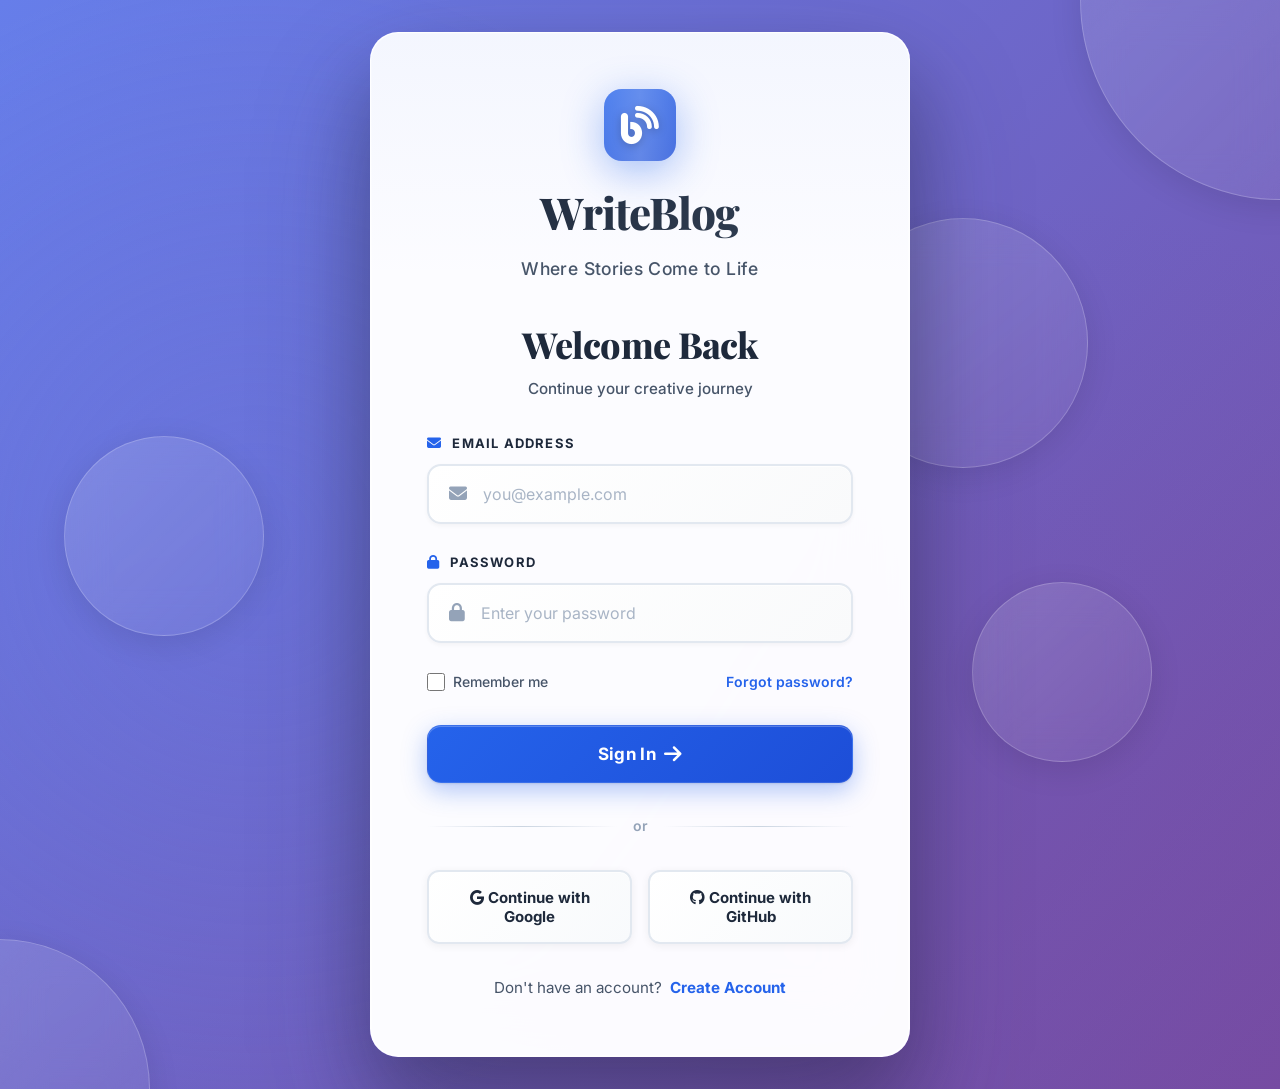
==== index.html @ cf144b1a "Initial commit: WriteBlog - Modern responsive blog platform with Supabase integration" ====
<!DOCTYPE html>
<html lang="en">
<head>
    <meta charset="UTF-8">
    <meta name="viewport" content="width=device-width, initial-scale=1.0">
    <title>WriteBlog - Share Your Stories</title>
    <meta name="description" content="Professional blogging platform for sharing stories, connecting with creators, and building your audience">
    <link rel="preconnect" href="https://fonts.googleapis.com">
    <link rel="preconnect" href="https://fonts.gstatic.com" crossorigin>
    <link href="https://fonts.googleapis.com/css2?family=Inter:wght@300;400;500;600;700;800;900&family=Playfair+Display:wght@600;700;800&display=swap" rel="stylesheet">
    <link rel="stylesheet" href="styles.css?v=16.0">
    <link rel="stylesheet" href="https://cdnjs.cloudflare.com/ajax/libs/font-awesome/6.4.0/css/all.min.css">
</head>
<body>
    <!-- Loading Screen -->
    <div id="loadingScreen" class="loading-screen">
        <div class="loading-spinner">
            <div class="spinner-ring"></div>
            <div class="spinner-ring"></div>
            <div class="spinner-ring"></div>
        </div>
        <p class="loading-text">Loading WriteBlog...</p>
    </div>
    <!-- Authentication Section -->
    <div id="authSection" class="auth-section">
        <div class="floating-shapes">
            <div class="shape"></div>
            <div class="shape"></div>
            <div class="shape"></div>
            <div class="shape"></div>
            <div class="shape"></div>
        </div>
        
        <div class="auth-container">
            <div class="auth-logo">
                <div class="logo-icon">
                    <i class="fas fa-blog"></i>
                </div>
                <h1>WriteBlog</h1>
                <p class="tagline">Where Stories Come to Life</p>
            </div>
            
            <!-- Login Form -->
            <div id="loginForm" class="auth-form">
                <h2>Welcome Back</h2>
                <p class="auth-subtitle">Continue your creative journey</p>
                <form onsubmit="handleLogin(event)">
                    <div class="form-group">
                        <label for="loginEmail"><i class="fas fa-envelope"></i> Email Address</label>
                        <div class="form-input">
                            <i class="fas fa-envelope"></i>
                            <input type="email" id="loginEmail" placeholder="you@example.com" required>
                        </div>
                    </div>
                    <div class="form-group">
                        <label for="loginPassword"><i class="fas fa-lock"></i> Password</label>
                        <div class="form-input">
                            <i class="fas fa-lock"></i>
                            <input type="password" id="loginPassword" placeholder="Enter your password" required>
                        </div>
                    </div>
                    <div class="form-options">
                        <label class="remember-me">
                            <input type="checkbox">
                            <span>Remember me</span>
                        </label>
                        <a href="#" class="forgot-password">Forgot password?</a>
                    </div>
                    <button type="submit" class="btn btn-primary">
                        <span>Sign In</span>
                        <i class="fas fa-arrow-right"></i>
                    </button>
                </form>
                <div class="divider">
                    <span>or</span>
                </div>
                <div class="social-auth">
                    <button class="btn-social" onclick="showNotification('Social login coming soon!', 'info')">
                        <i class="fab fa-google"></i>
                        <span>Continue with Google</span>
                    </button>
                    <button class="btn-social" onclick="showNotification('Social login coming soon!', 'info')">
                        <i class="fab fa-github"></i>
                        <span>Continue with GitHub</span>
                    </button>
                </div>
                <p class="auth-switch">Don't have an account? <a href="#" onclick="showRegister()">Create Account</a></p>
            </div>
            
            <!-- Register Form -->
            <div id="registerForm" class="auth-form" style="display: none;">
                <h2>Create Account</h2>
                <p class="auth-subtitle">Join our community of creators</p>
                <form onsubmit="handleRegister(event)">
                    <div class="form-group">
                        <label for="regName"><i class="fas fa-user"></i> Full Name</label>
                        <div class="form-input">
                            <i class="fas fa-user"></i>
                            <input type="text" id="regName" placeholder="John Doe" required>
                        </div>
                    </div>
                    <div class="form-group">
                        <label for="regEmail"><i class="fas fa-envelope"></i> Email Address</label>
                        <div class="form-input">
                            <i class="fas fa-envelope"></i>
                            <input type="email" id="regEmail" placeholder="you@example.com" required>
                        </div>
                    </div>
                    <div class="form-group">
                        <label for="regPassword"><i class="fas fa-lock"></i> Password</label>
                        <div class="form-input">
                            <i class="fas fa-lock"></i>
                            <input type="password" id="regPassword" placeholder="At least 6 characters" required minlength="6">
                        </div>
                        <div class="password-strength">
                            <div class="password-strength-bar"></div>
                        </div>
                    </div>
                    <div class="form-group">
                        <label for="regBio"><i class="fas fa-pen"></i> Bio (Optional)</label>
                        <div class="form-input">
                            <i class="fas fa-pen"></i>
                            <textarea id="regBio" rows="3" placeholder="Tell us about yourself..." style="border:none;outline:none;background:transparent;color:var(--text-primary);font-size:1rem;font-family:inherit;font-weight:500;resize:none;"></textarea>
                        </div>
                    </div>
                    <button type="submit" class="btn btn-primary">
                        <span>Create Account</span>
                        <i class="fas fa-arrow-right"></i>
                    </button>
                </form>
                <p class="auth-switch">Already have an account? <a href="#" onclick="showLogin()">Sign In</a></p>
            </div>
        </div>
    </div>

    <!-- Main App Section -->
    <div id="appSection" class="app-section" style="display: none;">
        <!-- Sidebar Navigation -->
        <aside class="sidebar">
            <div class="sidebar-header">
                <div class="sidebar-logo">
                    <div class="logo-icon-small">
                        <i class="fas fa-blog"></i>
                    </div>
                    <span class="sidebar-logo-text">WriteBlog</span>
                </div>
            </div>
            
            <nav class="sidebar-nav">
                <a href="#" onclick="showFeed()" class="nav-link active" data-section="feed">
                    <i class="fas fa-home"></i>
                    <span>Feed</span>
                    <div class="nav-indicator"></div>
                </a>
                <a href="#" onclick="showExplore()" class="nav-link" data-section="explore">
                    <i class="fas fa-compass"></i>
                    <span>Explore</span>
                    <div class="nav-indicator"></div>
                </a>
                <a href="#" onclick="showTrending()" class="nav-link" data-section="trending">
                    <i class="fas fa-fire"></i>
                    <span>Trending</span>
                    <div class="nav-indicator"></div>
                </a>
                <a href="#" onclick="showBookmarks()" class="nav-link" data-section="bookmarks">
                    <i class="fas fa-bookmark"></i>
                    <span>Bookmarks</span>
                    <div class="nav-indicator"></div>
                </a>
                <a href="#" onclick="showProfile()" class="nav-link" data-section="profile">
                    <i class="fas fa-user"></i>
                    <span>Profile</span>
                    <div class="nav-indicator"></div>
                </a>
            </nav>
            
            <button class="btn-create-post" onclick="showCreatePost()">
                <i class="fas fa-pen"></i>
                <span>Create Post</span>
            </button>
            
            <div class="sidebar-footer">
                <div class="sidebar-user">
                    <img src="" id="sidebarUserAvatar" alt="User" class="sidebar-avatar">
                    <div class="sidebar-user-info">
                        <span class="sidebar-user-name" id="sidebarUserName"></span>
                        <span class="sidebar-user-email" id="sidebarUserEmail"></span>
                    </div>
                </div>
                <button class="btn-logout" onclick="handleLogout()" title="Logout">
                    <i class="fas fa-sign-out-alt"></i>
                </button>
            </div>
        </aside>
        
        <!-- Mobile Header -->
        <header class="mobile-header">
            <button class="mobile-menu-toggle" onclick="toggleMobileMenu()">
                <i class="fas fa-bars"></i>
            </button>
            <div class="mobile-logo">
                <i class="fas fa-blog"></i>
                <span>WriteBlog</span>
            </div>
            <img src="" id="mobileUserAvatar" alt="User" class="mobile-avatar" onclick="showProfile()">
        </header>

        <!-- Main Content Area -->
        <main class="main-content">
            <!-- Feed Section -->
            <section id="feedSection" class="content-section">
                <div class="section-header">
                    <div>
                        <h1 class="section-title">Your Feed</h1>
                        <p class="section-subtitle">Latest posts from people you follow</p>
                    </div>
                    <div class="filter-buttons">
                        <button class="filter-btn active" onclick="filterFeed('all')">All</button>
                        <button class="filter-btn" onclick="filterFeed('today')">Today</button>
                        <button class="filter-btn" onclick="filterFeed('week')">This Week</button>
                    </div>
                </div>
                <div id="feedPosts" class="posts-container">
                    <!-- Skeleton Loading -->
                    <div class="skeleton-post">
                        <div class="skeleton-header">
                            <div class="skeleton-avatar"></div>
                            <div class="skeleton-info">
                                <div class="skeleton-line short"></div>
                                <div class="skeleton-line shorter"></div>
                            </div>
                        </div>
                        <div class="skeleton-line"></div>
                        <div class="skeleton-line"></div>
                        <div class="skeleton-line medium"></div>
                        <div class="skeleton-image"></div>
                    </div>
                </div>
            </section>

            <!-- Explore Section -->
            <section id="exploreSection" class="content-section" style="display: none;">
                <div class="section-header">
                    <div>
                        <h1 class="section-title">Explore</h1>
                        <p class="section-subtitle">Discover amazing creators</p>
                    </div>
                </div>
                <div class="search-container">
                    <div class="search-bar-enhanced">
                        <i class="fas fa-search"></i>
                        <input type="text" id="searchInput" placeholder="Search users by name or interests..." onkeyup="searchUsers()">
                        <button class="search-clear" onclick="clearSearch()" style="display: none;">
                            <i class="fas fa-times"></i>
                        </button>
                    </div>
                    <div class="search-filters">
                        <button class="chip active" onclick="filterUsers('all')">All</button>
                        <button class="chip" onclick="filterUsers('most-followers')">Most Followers</button>
                        <button class="chip" onclick="filterUsers('most-posts')">Most Active</button>
                        <button class="chip" onclick="filterUsers('newest')">Newest</button>
                    </div>
                </div>
                <div id="exploreUsers" class="users-grid"></div>
            </section>
            
            <!-- Trending Section -->
            <section id="trendingSection" class="content-section" style="display: none;">
                <div class="section-header">
                    <div>
                        <h1 class="section-title">Trending</h1>
                        <p class="section-subtitle">Popular posts right now</p>
                    </div>
                </div>
                <div id="trendingPosts" class="posts-container"></div>
            </section>
            
            <!-- Bookmarks Section -->
            <section id="bookmarksSection" class="content-section" style="display: none;">
                <div class="section-header">
                    <div>
                        <h1 class="section-title">Bookmarks</h1>
                        <p class="section-subtitle">Posts you've saved for later</p>
                    </div>
                </div>
                <div id="bookmarkPosts" class="posts-container"></div>
            </section>

            <!-- Create Post Section -->
            <section id="createSection" class="content-section" style="display: none;">
                <div class="create-container">
                    <div class="section-header">
                        <h1 class="section-title">Create New Post</h1>
                        <p class="section-subtitle">Share your story with the world</p>
                    </div>
                    <form onsubmit="handleCreatePost(event)" class="create-form">
                        <div class="form-group">
                            <label for="postTitle">Post Title</label>
                            <input type="text" id="postTitle" required placeholder="Give your post an engaging title..." maxlength="100">
                            <span class="char-count"><span id="titleCount">0</span>/100</span>
                        </div>
                        
                        <div class="form-group">
                            <label for="postContent">Content</label>
                            <div class="editor-toolbar">
                                <button type="button" class="editor-btn" title="Bold">
                                    <i class="fas fa-bold"></i>
                                </button>
                                <button type="button" class="editor-btn" title="Italic">
                                    <i class="fas fa-italic"></i>
                                </button>
                                <button type="button" class="editor-btn" title="List">
                                    <i class="fas fa-list-ul"></i>
                                </button>
                                <button type="button" class="editor-btn" title="Quote">
                                    <i class="fas fa-quote-right"></i>
                                </button>
                            </div>
                            <textarea id="postContent" rows="12" required placeholder="Share your thoughts, experiences, and insights..."></textarea>
                            <span class="char-count"><span id="contentCount">0</span> characters</span>
                        </div>
                        
                        <div class="form-row">
                            <div class="form-group">
                                <label for="postImage">
                                    <i class="fas fa-image"></i>
                                    Cover Image URL
                                </label>
                                <input type="url" id="postImage" placeholder="https://example.com/image.jpg" onchange="previewImage()">
                                <div id="imagePreview" class="image-preview" style="display: none;">
                                    <img src="" alt="Preview">
                                    <button type="button" class="remove-preview" onclick="removeImagePreview()">
                                        <i class="fas fa-times"></i>
                                    </button>
                                </div>
                            </div>
                            
                            <div class="form-group">
                                <label for="postLink">
                                    <i class="fas fa-link"></i>
                                    External Link
                                </label>
                                <input type="url" id="postLink" placeholder="https://example.com">
                            </div>
                        </div>
                        
                        <div class="form-group">
                            <label for="postTags">
                                <i class="fas fa-tags"></i>
                                Tags
                            </label>
                            <div class="tags-input-wrapper">
                                <div id="tagsContainer" class="tags-container"></div>
                                <input type="text" id="postTags" placeholder="Type and press Enter..." onkeydown="handleTagInput(event)">
                            </div>
                            <small class="form-hint">Press Enter to add tags</small>
                        </div>
                        
                        <div class="form-actions">
                            <button type="button" class="btn btn-secondary" onclick="clearPostForm()">
                                <i class="fas fa-times"></i>
                                <span>Clear</span>
                            </button>
                            <button type="submit" class="btn btn-primary">
                                <i class="fas fa-paper-plane"></i>
                                <span>Publish Post</span>
                            </button>
                        </div>
                    </form>
                </div>
            </section>

            <!-- Profile Section -->
            <section id="profileSection" class="content-section" style="display: none;">
                <div class="profile-cover" id="profileCoverImage">
                    <div class="profile-cover-gradient"></div>
                    <button class="cover-edit-btn" onclick="document.getElementById('coverPhotoInput').click()" title="Change Cover Photo">
                        <i class="fas fa-camera"></i>
                        <span>Change Cover</span>
                    </button>
                    <input type="file" id="coverPhotoInput" accept="image/*" style="display: none;" onchange="handleCoverUpload(event)">
                </div>
                <div class="profile-main">
                    <div class="profile-header-card">
                        <div class="profile-avatar-container">
                            <img src="" id="profileAvatar" alt="Profile" class="profile-avatar-large">
                            <button class="avatar-edit-btn" onclick="showEditProfile()">
                                <i class="fas fa-camera"></i>
                            </button>
                        </div>
                        <div class="profile-info">
                            <h1 id="profileName" class="profile-name"></h1>
                            <p id="profileEmail" class="profile-email"></p>
                            <p id="profileBio" class="profile-bio"></p>
                            
                            <div class="profile-stats-row">
                                <div class="stat-card">
                                    <i class="fas fa-pen-fancy"></i>
                                    <div class="stat-content">
                                        <span class="stat-number" id="postCount">0</span>
                                        <span class="stat-label">Posts</span>
                                    </div>
                                </div>
                                <div class="stat-card">
                                    <i class="fas fa-users"></i>
                                    <div class="stat-content">
                                        <span class="stat-number" id="followerCount">0</span>
                                        <span class="stat-label">Followers</span>
                                    </div>
                                </div>
                                <div class="stat-card">
                                    <i class="fas fa-user-plus"></i>
                                    <div class="stat-content">
                                        <span class="stat-number" id="followingCount">0</span>
                                        <span class="stat-label">Following</span>
                                    </div>
                                </div>
                                <div class="stat-card">
                                    <i class="fas fa-heart"></i>
                                    <div class="stat-content">
                                        <span class="stat-number" id="likeCount">0</span>
                                        <span class="stat-label">Likes</span>
                                    </div>
                                </div>
                            </div>
                            
                            <button class="btn btn-primary" onclick="showEditProfile()">
                                <i class="fas fa-edit"></i>
                                <span>Edit Profile</span>
                            </button>
                        </div>
                    </div>
                    
                    <div class="profile-tabs">
                        <button class="tab-btn active" onclick="showProfileTab('posts')">
                            <i class="fas fa-th"></i>
                            <span>Posts</span>
                        </button>
                        <button class="tab-btn" onclick="showProfileTab('analytics')">
                            <i class="fas fa-chart-line"></i>
                            <span>Analytics</span>
                        </button>
                    </div>
                    
                    <div id="profilePostsTab" class="tab-content active">
                        <div id="userPosts" class="posts-container"></div>
                    </div>
                    
                    <div id="profileAnalyticsTab" class="tab-content" style="display: none;">
                        <div class="analytics-grid">
                            <div class="analytics-card">
                                <h3>Engagement Overview</h3>
                                <div class="analytics-chart">
                                    <div class="chart-bar" style="--height: 60%">
                                        <span class="bar-label">Mon</span>
                                    </div>
                                    <div class="chart-bar" style="--height: 80%">
                                        <span class="bar-label">Tue</span>
                                    </div>
                                    <div class="chart-bar" style="--height: 45%">
                                        <span class="bar-label">Wed</span>
                                    </div>
                                    <div class="chart-bar" style="--height: 90%">
                                        <span class="bar-label">Thu</span>
                                    </div>
                                    <div class="chart-bar" style="--height: 70%">
                                        <span class="bar-label">Fri</span>
                                    </div>
                                    <div class="chart-bar" style="--height: 55%">
                                        <span class="bar-label">Sat</span>
                                    </div>
                                    <div class="chart-bar" style="--height: 65%">
                                        <span class="bar-label">Sun</span>
                                    </div>
                                </div>
                            </div>
                            <div class="analytics-card">
                                <h3>Top Performing Post</h3>
                                <div class="top-post-preview">
                                    <i class="fas fa-trophy"></i>
                                    <p>Your most engaging content coming soon!</p>
                                </div>
                            </div>
                        </div>
                    </div>
                </div>
            </section>

            <!-- Edit Profile Modal -->
            <div id="editProfileModal" class="modal" style="display: none;">
                <div class="modal-backdrop" onclick="closeEditProfile()"></div>
                <div class="modal-content">
                    <div class="modal-header">
                        <h3>Edit Profile</h3>
                        <button class="modal-close" onclick="closeEditProfile()">
                            <i class="fas fa-times"></i>
                        </button>
                    </div>
                    <form onsubmit="handleUpdateProfile(event)" class="modal-form">
                        <div class="form-group">
                            <label for="editName">Display Name</label>
                            <div class="input-wrapper">
                                <i class="fas fa-user"></i>
                                <input type="text" id="editName" required>
                            </div>
                        </div>
                        <div class="form-group">
                            <label for="editBio">Bio</label>
                            <div class="input-wrapper">
                                <i class="fas fa-pen"></i>
                                <textarea id="editBio" rows="4" placeholder="Tell the world about yourself..."></textarea>
                            </div>
                        </div>
                        <div class="form-group">
                            <label for="editAvatar">Avatar</label>
                            <div class="avatar-upload-section">
                                <div class="avatar-preview-container">
                                    <img id="editAvatarPreview" src="" alt="Avatar Preview" class="avatar-preview">
                                    <div class="avatar-upload-overlay">
                                        <i class="fas fa-camera"></i>
                                        <span>Change Photo</span>
                                    </div>
                                </div>
                                <div class="avatar-upload-options">
                                    <input type="file" id="avatarFileInput" accept="image/*" style="display: none;" onchange="handleAvatarUpload(event)">
                                    <button type="button" class="btn btn-secondary" onclick="document.getElementById('avatarFileInput').click()">
                                        <i class="fas fa-upload"></i> Upload Image
                                    </button>
                                    <div class="input-wrapper" style="margin-top: 0.75rem;">
                                        <i class="fas fa-link"></i>
                                        <input type="url" id="editAvatar" placeholder="Or paste image URL">
                                    </div>
                                </div>
                            </div>
                        </div>
                        <div class="form-actions">
                            <button type="button" class="btn btn-secondary" onclick="closeEditProfile()">Cancel</button>
                            <button type="submit" class="btn btn-primary">
                                <i class="fas fa-save"></i>
                                <span>Save Changes</span>
                            </button>
                        </div>
                    </form>
                </div>
            </div>
        </main>
        
        <!-- Mobile Bottom Navigation -->
        <nav class="mobile-bottom-nav">
            <a href="#" onclick="showFeed()" class="mobile-nav-link active">
                <i class="fas fa-home"></i>
                <span>Feed</span>
            </a>
            <a href="#" onclick="showExplore()" class="mobile-nav-link">
                <i class="fas fa-compass"></i>
                <span>Explore</span>
            </a>
            <a href="#" onclick="showCreatePost()" class="mobile-nav-link">
                <i class="fas fa-plus-circle"></i>
                <span>Create</span>
            </a>
            <a href="#" onclick="showBookmarks()" class="mobile-nav-link">
                <i class="fas fa-bookmark"></i>
                <span>Saved</span>
            </a>
            <a href="#" onclick="showProfile()" class="mobile-nav-link">
                <i class="fas fa-user"></i>
                <span>Profile</span>
            </a>
        </nav>
    </div>

    <script src="script.js"></script>
</body>
</html>
---- styles.css ----
/* ===================================
   WRITEBLOG - PREMIUM DESIGN SYSTEM
   60-30-10 Color Rule Implementation
   =================================== */

:root {
  /* 60% - Primary/Neutral (Light backgrounds) */
  --bg-primary: #FFFFFF;
  --bg-secondary: #F8FAFC;
  --bg-tertiary: #F1F5F9;
  --text-primary: #1E293B;
  --text-secondary: #475569;
  --text-tertiary: #94A3B8;
  
  /* 30% - Secondary (Calming Blues) */
  --brand-primary: #2563EB;
  --brand-secondary: #1E40AF;
  --brand-light: #60A5FA;
  --brand-lighter: #DBEAFE;
  
  /* 10% - Accent (Warm tones) */
  --accent-primary: #F59E0B;
  --accent-secondary: #EF4444;
  
  /* Gradients */
  --gradient-primary: linear-gradient(135deg, #2563EB 0%, #1D4ED8 100%);
  --gradient-accent: linear-gradient(135deg, #F59E0B 0%, #F97316 100%);
  
  /* Border Colors */
  --border-light: #E2E8F0;
  --border-medium: #CBD5E1;
  
  /* Spacing */
  --spacing-xs: 0.25rem;
  --spacing-sm: 0.5rem;
  --spacing-md: 1rem;
  --spacing-lg: 1.5rem;
  --spacing-xl: 2rem;
  --spacing-2xl: 3rem;
  
  /* Border Radius */
  --radius-sm: 0.375rem;
  --radius-md: 0.5rem;
  --radius-lg: 0.75rem;
  --radius-xl: 1rem;
  --radius-full: 9999px;
  
  /* Shadows */
  --shadow-sm: 0 1px 2px 0 rgba(0, 0, 0, 0.05);
  --shadow-md: 0 4px 6px -1px rgba(0, 0, 0, 0.1);
  --shadow-lg: 0 10px 15px -3px rgba(0, 0, 0, 0.1);
  --shadow-xl: 0 20px 25px -5px rgba(0, 0, 0, 0.1);
  --shadow-2xl: 0 25px 50px -12px rgba(0, 0, 0, 0.25);
  
  /* Transitions */
  --transition-fast: 150ms cubic-bezier(0.4, 0, 0.2, 1);
  --transition-base: 200ms cubic-bezier(0.4, 0, 0.2, 1);
  --transition-slow: 300ms cubic-bezier(0.4, 0, 0.2, 1);
  
  /* Typography */
  --font-sans: "Inter", system-ui, -apple-system, sans-serif;
  --font-display: "Playfair Display", Georgia, serif;
  
  /* Theme Variants */
  --theme-blue: #2563EB;
  --theme-green: #059669;
  --theme-purple: #7C3AED;
  --theme-orange: #EA580C;
}

/* ===================================
   BASE STYLES
   =================================== */

*, *::before, *::after {
  box-sizing: border-box;
  margin: 0;
  padding: 0;
}

body {
  font-family: var(--font-sans);
  background: var(--bg-secondary);
  color: var(--text-primary);
  line-height: 1.6;
  -webkit-font-smoothing: antialiased;
  -moz-osx-font-smoothing: grayscale;
}

img {
  max-width: 100%;
  display: block;
}

button {
  font-family: inherit;
}

a {
  text-decoration: none;
  color: inherit;
}

.hidden {
  display: none !important;
}

/* ===================================
   LOADING SCREEN
   =================================== */

.loading-screen {
  position: fixed;
  top: 0;
  left: 0;
  width: 100%;
  height: 100%;
  background: var(--bg-primary);
  display: flex;
  flex-direction: column;
  align-items: center;
  justify-content: center;
  z-index: 9999;
  transition: opacity 0.3s ease;
}

.loading-spinner {
  width: 60px;
  height: 60px;
  position: relative;
  margin-bottom: var(--spacing-lg);
}

.spinner-ring {
  position: absolute;
  width: 100%;
  height: 100%;
  border: 4px solid transparent;
  border-top-color: var(--brand-primary);
  border-radius: var(--radius-full);
  animation: spin 1s linear infinite;
}

.spinner-ring:nth-child(2) {
  animation-delay: 0.15s;
  opacity: 0.7;
}

.spinner-ring:nth-child(3) {
  animation-delay: 0.3s;
  opacity: 0.4;
}

@keyframes spin {
  to { transform: rotate(360deg); }
}

.loading-text {
  font-size: 1.125rem;
  font-weight: 600;
  color: var(--text-primary);
}

/* ===================================
   AUTHENTICATION SECTION
   =================================== */

.auth-section {
  min-height: 100vh;
  display: flex;
  align-items: center;
  justify-content: center;
  padding: var(--spacing-xl);
  position: relative;
  overflow: hidden;
  background: linear-gradient(135deg, #667eea 0%, #764ba2 100%);
}

.auth-section::before {
  content: "";
  position: absolute;
  inset: 0;
  background: 
    radial-gradient(circle at 20% 50%, rgba(102, 126, 234, 0.3) 0%, transparent 50%),
    radial-gradient(circle at 80% 80%, rgba(118, 75, 162, 0.3) 0%, transparent 50%);
  animation: gradientShift 15s ease infinite;
  z-index: 0;
}

@keyframes gradientShift {
  0%, 100% { opacity: 1; }
  50% { opacity: 0.7; }
}

.floating-shapes {
  position: absolute;
  inset: 0;
  overflow: hidden;
  z-index: 0;
}

.shape {
  position: absolute;
  background: linear-gradient(135deg, rgba(255, 255, 255, 0.15), rgba(255, 255, 255, 0.05));
  backdrop-filter: blur(20px);
  border: 1px solid rgba(255, 255, 255, 0.2);
  border-radius: var(--radius-full);
  box-shadow: 0 8px 32px rgba(0, 0, 0, 0.1);
  animation: float 20s infinite ease-in-out;
}

.shape:nth-child(1) {
  width: 400px;
  height: 400px;
  top: -200px;
  right: -200px;
  animation-delay: 0s;
}

.shape:nth-child(2) {
  width: 300px;
  height: 300px;
  bottom: -150px;
  left: -150px;
  animation-delay: 4s;
}

.shape:nth-child(3) {
  width: 200px;
  height: 200px;
  top: 40%;
  left: 5%;
  animation-delay: 2s;
}

.shape:nth-child(4) {
  width: 250px;
  height: 250px;
  top: 20%;
  right: 15%;
  animation-delay: 6s;
}

.shape:nth-child(5) {
  width: 180px;
  height: 180px;
  bottom: 30%;
  right: 10%;
  animation-delay: 8s;
}

@keyframes float {
  0%, 100% { transform: translate(0, 0) rotate(0deg) scale(1); }
  25% { transform: translate(30px, -30px) rotate(90deg) scale(1.05); }
  50% { transform: translate(-20px, -60px) rotate(180deg) scale(0.95); }
  75% { transform: translate(-50px, -20px) rotate(270deg) scale(1.08); }
}

.auth-container {
  position: relative;
  z-index: 1;
  width: 100%;
  max-width: 540px;
  background: rgba(255, 255, 255, 0.98);
  backdrop-filter: blur(40px) saturate(180%);
  border-radius: 28px;
  padding: 3.5rem;
  box-shadow: 
    0 60px 120px rgba(50, 50, 93, 0.3),
    0 40px 80px rgba(0, 0, 0, 0.25),
    0 0 0 1px rgba(255, 255, 255, 0.6) inset;
  border: 1px solid rgba(255, 255, 255, 0.7);
  animation: slideUp 0.8s cubic-bezier(0.16, 1, 0.3, 1);
}

.auth-container::before {
  content: "";
  position: absolute;
  top: 0;
  left: 0;
  right: 0;
  height: 250px;
  background: linear-gradient(180deg, rgba(37, 99, 235, 0.04) 0%, transparent 100%);
  border-radius: 28px 28px 0 0;
  z-index: -1;
}

@keyframes slideUp {
  from {
    opacity: 0;
    transform: translateY(40px) scale(0.95);
  }
  to {
    opacity: 1;
    transform: translateY(0) scale(1);
  }
}

.auth-logo, .logo {
  text-align: center;
  margin-bottom: var(--spacing-xl);
  animation: logoEntrance 0.8s cubic-bezier(0.16, 1, 0.3, 1) 0.2s backwards;
}

@keyframes logoEntrance {
  from {
    opacity: 0;
    transform: translateY(-20px) scale(0.9);
  }
  to {
    opacity: 1;
    transform: translateY(0) scale(1);
  }
}

.logo-icon {
  width: 72px;
  height: 72px;
  background: var(--gradient-primary);
  border-radius: 18px;
  display: inline-flex;
  align-items: center;
  justify-content: center;
  box-shadow: 0 10px 40px rgba(37, 99, 235, 0.4);
  position: relative;
  overflow: hidden;
  margin: 0 auto;
}

.logo-icon::before {
  content: "";
  position: absolute;
  top: -50%;
  left: -50%;
  width: 200%;
  height: 200%;
  background: linear-gradient(45deg, transparent, rgba(255, 255, 255, 0.3), transparent);
  transform: rotate(45deg);
  animation: shine 3s infinite;
}

@keyframes shine {
  0% { transform: translateX(-100%) translateY(-100%) rotate(45deg); }
  100% { transform: translateX(100%) translateY(100%) rotate(45deg); }
}

.logo-icon i {
  font-size: 38px;
  color: white;
  filter: drop-shadow(0 2px 4px rgba(0, 0, 0, 0.2));
  position: relative;
  z-index: 1;
}

.auth-logo h1, .logo-text {
  font-family: var(--font-display);
  font-size: 2.75rem;
  font-weight: 800;
  background: linear-gradient(135deg, #1E293B 0%, #334155 100%);
  -webkit-background-clip: text;
  -webkit-text-fill-color: transparent;
  background-clip: text;
  letter-spacing: -0.02em;
  margin-top: var(--spacing-md);
}

.tagline {
  color: var(--text-secondary);
  font-size: 1.1rem;
  margin-top: var(--spacing-sm);
  font-weight: 500;
  letter-spacing: 0.02em;
  animation: fadeInUp 0.8s cubic-bezier(0.16, 1, 0.3, 1) 0.3s backwards;
}

@keyframes fadeInUp {
  from {
    opacity: 0;
    transform: translateY(10px);
  }
  to {
    opacity: 1;
    transform: translateY(0);
  }
}

.auth-form h2 {
  font-family: var(--font-display);
  font-size: 2.25rem;
  font-weight: 800;
  color: var(--text-primary);
  margin-bottom: var(--spacing-xs);
  text-align: center;
  letter-spacing: -0.02em;
  animation: fadeInUp 0.8s cubic-bezier(0.16, 1, 0.3, 1) 0.4s backwards;
}

.auth-subtitle {
  text-align: center;
  color: var(--text-secondary);
  font-size: 0.95rem;
  margin-bottom: var(--spacing-xl);
  font-weight: 500;
  animation: fadeInUp 0.8s cubic-bezier(0.16, 1, 0.3, 1) 0.5s backwards;
}

.form-group {
  margin-bottom: 1.75rem;
  animation: fadeInUp 0.6s cubic-bezier(0.16, 1, 0.3, 1) backwards;
}

.form-group:nth-of-type(1) { animation-delay: 0.6s; }
.form-group:nth-of-type(2) { animation-delay: 0.7s; }
.form-group:nth-of-type(3) { animation-delay: 0.75s; }

.form-group label {
  display: block;
  margin-bottom: 0.625rem;
  color: var(--text-primary);
  font-weight: 700;
  font-size: 0.8125rem;
  text-transform: uppercase;
  letter-spacing: 1.2px;
}

.form-group label i {
  margin-right: 0.375rem;
  color: var(--brand-primary);
  font-size: 0.875rem;
}

.form-input {
  position: relative;
  display: flex;
  align-items: center;
  background: linear-gradient(135deg, #FFFFFF 0%, #F9FAFB 100%);
  border: 2px solid var(--border-light);
  border-radius: 14px;
  padding: 1.125rem 1.25rem;
  transition: all var(--transition-base);
  box-shadow: 0 2px 4px rgba(0, 0, 0, 0.04), 0 1px 0 rgba(255, 255, 255, 0.8) inset;
}

.form-input:focus-within {
  border-color: var(--brand-primary);
  box-shadow: 
    0 0 0 4px rgba(37, 99, 235, 0.1),
    0 8px 20px rgba(37, 99, 235, 0.12),
    0 1px 0 rgba(255, 255, 255, 1) inset;
  transform: translateY(-2px);
  background: #FFFFFF;
}

.form-input i {
  color: var(--text-tertiary);
  margin-right: 1rem;
  font-size: 1.125rem;
  transition: all var(--transition-base);
}

.form-input:focus-within i {
  color: var(--brand-primary);
  transform: scale(1.1);
}

.form-input input,
.form-input textarea {
  flex: 1;
  border: none;
  outline: none;
  background: transparent;
  color: var(--text-primary);
  font-size: 1rem;
  font-family: inherit;
  font-weight: 500;
  width: 100%;
}

.form-input input::placeholder,
.form-input textarea::placeholder {
  color: var(--text-tertiary);
  font-weight: 400;
  opacity: 0.8;
}

.form-options {
  display: flex;
  justify-content: space-between;
  align-items: center;
  margin-bottom: var(--spacing-xl);
  font-size: 0.875rem;
  animation: fadeInUp 0.6s cubic-bezier(0.16, 1, 0.3, 1) 0.75s backwards;
}

.remember-me {
  display: flex;
  align-items: center;
  gap: var(--spacing-sm);
  color: var(--text-secondary);
  cursor: pointer;
  font-weight: 500;
  transition: color var(--transition-base);
}

.remember-me:hover {
  color: var(--text-primary);
}

.remember-me input {
  width: 18px;
  height: 18px;
  cursor: pointer;
  accent-color: var(--brand-primary);
}

.forgot-password {
  color: var(--brand-primary);
  font-weight: 600;
  transition: all var(--transition-base);
  position: relative;
}

.forgot-password::after {
  content: "";
  position: absolute;
  bottom: -2px;
  left: 0;
  width: 0;
  height: 1px;
  background: var(--brand-primary);
  transition: width var(--transition-base);
}

.forgot-password:hover {
  color: var(--brand-secondary);
}

.forgot-password:hover::after {
  width: 100%;
}

.btn {
  display: inline-flex;
  align-items: center;
  justify-content: center;
  gap: var(--spacing-sm);
  padding: 1.125rem 2rem;
  font-size: 1.0625rem;
  font-weight: 700;
  border: none;
  border-radius: 14px;
  cursor: pointer;
  transition: all var(--transition-base);
  text-align: center;
  letter-spacing: 0.02em;
}

.btn-primary {
  width: 100%;
  background: linear-gradient(135deg, #2563EB 0%, #1D4ED8 100%);
  color: white;
  box-shadow: 
    0 8px 24px rgba(37, 99, 235, 0.35),
    0 1px 2px rgba(0, 0, 0, 0.1),
    0 1px 0 rgba(255, 255, 255, 0.25) inset;
  position: relative;
  overflow: hidden;
  animation: fadeInUp 0.6s cubic-bezier(0.16, 1, 0.3, 1) 0.8s backwards;
  border: 1px solid rgba(255, 255, 255, 0.1);
}

.btn-primary::before {
  content: "";
  position: absolute;
  top: 0;
  left: -100%;
  width: 100%;
  height: 100%;
  background: linear-gradient(90deg, transparent, rgba(255, 255, 255, 0.25), transparent);
  transition: left 0.6s ease;
}

.btn-primary::after {
  content: "";
  position: absolute;
  inset: 0;
  background: linear-gradient(135deg, #1E40AF 0%, #1E3A8A 100%);
  opacity: 0;
  transition: opacity var(--transition-base);
  z-index: 0;
}

.btn-primary:hover::before {
  left: 100%;
}

.btn-primary:hover::after {
  opacity: 1;
}

.btn-primary:hover {
  transform: translateY(-3px);
  box-shadow: 
    0 16px 40px rgba(37, 99, 235, 0.45),
    0 4px 8px rgba(0, 0, 0, 0.15),
    0 1px 0 rgba(255, 255, 255, 0.3) inset;
}

.btn-primary:active {
  transform: translateY(-1px);
}

.btn-primary span,
.btn-primary i {
  position: relative;
  z-index: 1;
}

.btn-primary i {
  font-size: 1.25rem;
  transition: transform var(--transition-base);
}

.btn-primary:hover i {
  transform: translateX(6px);
}

.divider {
  display: flex;
  align-items: center;
  text-align: center;
  margin: var(--spacing-xl) 0;
  color: var(--text-tertiary);
  font-size: 0.875rem;
  font-weight: 600;
  text-transform: lowercase;
  animation: fadeInUp 0.6s cubic-bezier(0.16, 1, 0.3, 1) 0.85s backwards;
}

.divider::before,
.divider::after {
  content: "";
  flex: 1;
  height: 1px;
  background: linear-gradient(90deg, transparent, var(--border-medium), transparent);
}

.divider::before {
  margin-right: var(--spacing-md);
}

.divider::after {
  margin-left: var(--spacing-md);
}

.social-auth {
  display: grid;
  grid-template-columns: 1fr 1fr;
  gap: var(--spacing-md);
  margin-bottom: var(--spacing-xl);
  animation: fadeInUp 0.6s cubic-bezier(0.16, 1, 0.3, 1) 0.9s backwards;
}

.btn-social {
  padding: 1rem 1.25rem;
  background: linear-gradient(135deg, #FFFFFF 0%, #F8FAFC 100%);
  border: 2px solid var(--border-light);
  border-radius: 12px;
  font-weight: 700;
  font-size: 0.9375rem;
  cursor: pointer;
  transition: all var(--transition-base);
  box-shadow: 0 2px 8px rgba(0, 0, 0, 0.06), 0 1px 0 rgba(255, 255, 255, 0.8) inset;
  position: relative;
  overflow: hidden;
  color: var(--text-primary);
}

.btn-social::before {
  content: "";
  position: absolute;
  top: 50%;
  left: 50%;
  width: 0;
  height: 0;
  background: radial-gradient(circle, rgba(37, 99, 235, 0.08) 0%, transparent 70%);
  border-radius: var(--radius-full);
  transform: translate(-50%, -50%);
  transition: width 0.5s ease, height 0.5s ease;
}

.btn-social:hover::before {
  width: 350px;
  height: 350px;
}

.btn-social:hover {
  border-color: var(--brand-primary);
  transform: translateY(-3px);
  box-shadow: 
    0 8px 20px rgba(37, 99, 235, 0.18),
    0 2px 6px rgba(0, 0, 0, 0.08),
    0 1px 0 rgba(255, 255, 255, 1) inset;
  background: linear-gradient(135deg, #FFFFFF 0%, #EFF6FF 100%);
}

.btn-social:active {
  transform: translateY(-1px);
}

.auth-switch {
  text-align: center;
  color: var(--text-secondary);
  font-size: 0.95rem;
  margin-top: var(--spacing-lg);
  animation: fadeInUp 0.6s cubic-bezier(0.16, 1, 0.3, 1) 1s backwards;
}

.auth-switch a {
  color: var(--brand-primary);
  font-weight: 700;
  margin-left: var(--spacing-xs);
  transition: all var(--transition-base);
  position: relative;
}

.auth-switch a::after {
  content: "";
  position: absolute;
  bottom: -2px;
  left: 0;
  width: 0;
  height: 2px;
  background: var(--brand-primary);
  transition: width var(--transition-base);
}

.auth-switch a:hover {
  color: var(--brand-secondary);
}

.auth-switch a:hover::after {
  width: 100%;
}

.password-strength {
  margin-top: var(--spacing-sm);
  height: 4px;
  background: var(--border-light);
  border-radius: var(--radius-full);
  overflow: hidden;
}

.password-strength-bar {
  height: 100%;
  width: 0;
  transition: all var(--transition-base);
  border-radius: var(--radius-full);
}

.password-strength-bar.weak {
  width: 33%;
  background: var(--accent-secondary);
}

.password-strength-bar.medium {
  width: 66%;
  background: var(--accent-primary);
}

.password-strength-bar.strong {
  width: 100%;
  background: var(--theme-green);
}

/* ===================================
   APP SECTION - MAIN LAYOUT
   =================================== */

.app-section {
  display: flex;
  height: 100vh;
  width: 100vw;
  overflow: hidden;
  background: linear-gradient(135deg, #F8FAFC 0%, #EFF6FF 100%);
}

.sidebar {
  position: fixed;
  left: 0;
  top: 0;
  width: 280px;
  height: 100vh;
  background: linear-gradient(180deg, #FFFFFF 0%, #F8FAFC 100%);
  border-right: 1px solid rgba(226, 232, 240, 0.8);
  box-shadow: 4px 0 24px rgba(0, 0, 0, 0.04);
  display: flex;
  flex-direction: column;
  padding: 1.5rem;
  z-index: 100;
  transition: transform var(--transition-base);
  overflow-y: auto;
  overflow-x: hidden;
}

.sidebar-header {
  margin-bottom: 2rem;
}

.sidebar-logo {
  display: flex;
  align-items: center;
  gap: 1rem;
}

.logo-icon-small {
  width: 48px;
  height: 48px;
  background: var(--gradient-primary);
  border-radius: var(--radius-lg);
  display: flex;
  align-items: center;
  justify-content: center;
  flex-shrink: 0;
  box-shadow: 0 4px 14px rgba(37, 99, 235, 0.3);
}

.logo-icon-small i {
  font-size: 24px;
  color: white;
}

.sidebar-logo-text {
  font-family: var(--font-display);
  font-size: 1.5rem;
  font-weight: 700;
  background: var(--gradient-primary);
  -webkit-background-clip: text;
  -webkit-text-fill-color: transparent;
  background-clip: text;
}

.btn-create-post {
  width: 100%;
  margin-bottom: 2rem;
  background: var(--gradient-primary);
  padding: 1.125rem 1.5rem;
  font-size: 1rem;
  font-weight: 700;
  border-radius: 14px;
  color: white;
  border: none;
  cursor: pointer;
  transition: all 0.3s cubic-bezier(0.4, 0, 0.2, 1);
  box-shadow: 
    0 6px 20px rgba(37, 99, 235, 0.35),
    0 2px 6px rgba(0, 0, 0, 0.1),
    0 1px 0 rgba(255, 255, 255, 0.2) inset;
  display: flex;
  align-items: center;
  justify-content: center;
  gap: 0.5rem;
}

.btn-create-post:hover {
  transform: translateY(-3px);
  box-shadow: 
    0 12px 32px rgba(37, 99, 235, 0.45),
    0 4px 12px rgba(0, 0, 0, 0.15);
}

.btn-create-post:active {
  transform: translateY(-1px);
}

.sidebar-nav {
  flex: 1;
  display: flex;
  flex-direction: column;
  gap: 0.375rem;
}

.nav-link {
  position: relative;
  display: flex;
  align-items: center;
  gap: 1rem;
  padding: 1rem 1.125rem;
  border-radius: 14px;
  color: var(--text-secondary);
  font-weight: 600;
  font-size: 0.9375rem;
  transition: all 0.2s cubic-bezier(0.4, 0, 0.2, 1);
  cursor: pointer;
}

.nav-link:hover {
  background: linear-gradient(135deg, #EFF6FF 0%, #DBEAFE 100%);
  color: var(--brand-primary);
  transform: translateX(4px);
  box-shadow: 0 2px 8px rgba(37, 99, 235, 0.1);
}

.nav-link.active {
  background: var(--gradient-primary);
  color: white;
  box-shadow: 
    0 4px 12px rgba(37, 99, 235, 0.3),
    0 2px 4px rgba(0, 0, 0, 0.1);
  transform: translateX(4px);
}

.nav-link i {
  font-size: 1.25rem;
  width: 24px;
  text-align: center;
}

.nav-indicator {
  display: none;
}

.sidebar-footer {
  margin-top: auto;
  display: flex;
  align-items: center;
  gap: 0.75rem;
  padding: 1rem;
  background: linear-gradient(135deg, #FFFFFF 0%, #F8FAFC 100%);
  border-radius: 16px;
  border: 2px solid rgba(37, 99, 235, 0.1);
  box-shadow: 
    0 4px 12px rgba(0, 0, 0, 0.08),
    0 0 0 1px rgba(226, 232, 240, 0.5);
  transition: all var(--transition-base);
}

.sidebar-footer:hover {
  box-shadow: 
    0 8px 20px rgba(37, 99, 235, 0.15),
    0 0 0 1px rgba(37, 99, 235, 0.2);
  transform: translateY(-1px);
}

.sidebar-user {
  flex: 1;
  display: flex;
  align-items: center;
  gap: var(--spacing-md);
  min-width: 0;
}

.sidebar-avatar {
  width: 48px;
  height: 48px;
  border-radius: var(--radius-full);
  object-fit: cover;
  border: 3px solid white;
  box-shadow: 
    0 4px 12px rgba(37, 99, 235, 0.2),
    0 0 0 1px rgba(37, 99, 235, 0.1);
  flex-shrink: 0;
  transition: all var(--transition-base);
}

.sidebar-footer:hover .sidebar-avatar {
  transform: scale(1.05);
  box-shadow: 
    0 6px 16px rgba(37, 99, 235, 0.3),
    0 0 0 2px var(--brand-primary);
}

.sidebar-user-info {
  flex: 1;
  min-width: 0;
}

.sidebar-user-name {
  display: block;
  font-weight: 700;
  font-size: 0.9375rem;
  color: var(--text-primary);
  white-space: nowrap;
  overflow: hidden;
  text-overflow: ellipsis;
  letter-spacing: -0.01em;
}

.sidebar-user-email {
  display: block;
  font-size: 0.75rem;
  color: var(--text-tertiary);
  white-space: nowrap;
  overflow: hidden;
  text-overflow: ellipsis;
}

.btn-logout {
  padding: 0.625rem;
  background: linear-gradient(135deg, #FEF2F2 0%, #FEE2E2 100%);
  border: 2px solid rgba(239, 68, 68, 0.1);
  color: #DC2626;
  cursor: pointer;
  border-radius: 12px;
  transition: all var(--transition-base);
  font-size: 1.125rem;
  display: flex;
  align-items: center;
  justify-content: center;
  width: 40px;
  height: 40px;
  flex-shrink: 0;
}

.btn-logout:hover {
  background: #DC2626;
  color: white;
  transform: scale(1.05);
  box-shadow: 0 4px 12px rgba(220, 38, 38, 0.3);
}

.btn-logout:hover {
  background: var(--bg-primary);
  color: var(--accent-secondary);
}

.main-content {
  flex: 1;
  margin-left: 280px;
  padding: 2.5rem 3rem;
  width: calc(100vw - 280px);
  height: 100vh;
  overflow-y: auto;
  overflow-x: hidden;
  box-sizing: border-box;
}

.content-section {
  animation: fadeIn 0.4s ease;
  overflow: visible;
}

@keyframes fadeIn {
  from {
    opacity: 0;
    transform: translateY(20px);
  }
  to {
    opacity: 1;
    transform: translateY(0);
  }
}

.section-header {
  display: flex;
  justify-content: space-between;
  align-items: flex-start;
  margin-bottom: 2.5rem;
  gap: 2rem;
  padding-bottom: 1.5rem;
  border-bottom: 2px solid rgba(226, 232, 240, 0.6);
  position: relative;
}

.section-header::after {
  content: "";
  position: absolute;
  bottom: -2px;
  left: 0;
  width: 120px;
  height: 2px;
  background: var(--gradient-primary);
  border-radius: var(--radius-full);
}

.section-title {
  font-family: var(--font-display);
  font-size: 2.75rem;
  font-weight: 900;
  color: var(--text-primary);
  line-height: 1.15;
  letter-spacing: -0.03em;
  background: linear-gradient(135deg, #1E293B 0%, #334155 100%);
  -webkit-background-clip: text;
  -webkit-text-fill-color: transparent;
  background-clip: text;
}

.section-subtitle {
  color: var(--text-secondary);
  font-size: 1.125rem;
  margin-top: 0.75rem;
  font-weight: 500;
  line-height: 1.6;
}

.filter-buttons {
  display: flex;
  gap: var(--spacing-sm);
  flex-wrap: wrap;
}

.filter-btn {
  padding: 0.75rem 1.5rem;
  background: linear-gradient(135deg, #FFFFFF 0%, #F9FAFB 100%);
  border: 2px solid var(--border-light);
  border-radius: var(--radius-full);
  color: var(--text-secondary);
  font-size: 0.9375rem;
  font-weight: 700;
  cursor: pointer;
  transition: all var(--transition-base);
  box-shadow: 0 2px 4px rgba(0, 0, 0, 0.04);
}

.filter-btn:hover {
  border-color: var(--brand-primary);
  color: var(--brand-primary);
  transform: translateY(-2px);
  box-shadow: 0 4px 12px rgba(37, 99, 235, 0.15);
}

.filter-btn.active {
  background: var(--gradient-primary);
  border-color: transparent;
  color: white;
  box-shadow: 0 4px 14px rgba(37, 99, 235, 0.35);
}

/* ===================================
   POST CARDS
   =================================== */

.posts-container {
  display: flex;
  flex-direction: column;
  gap: var(--spacing-xl);
}

.post-card {
  background: linear-gradient(135deg, #FFFFFF 0%, #FAFBFC 100%);
  border-radius: 20px;
  padding: 2rem;
  box-shadow: 
    0 4px 20px rgba(0, 0, 0, 0.06),
    0 1px 4px rgba(0, 0, 0, 0.04),
    0 0 0 1px rgba(0, 0, 0, 0.02);
  border: 1px solid rgba(226, 232, 240, 0.8);
  transition: all 0.3s cubic-bezier(0.4, 0, 0.2, 1);
  position: relative;
  overflow: hidden;
}

.post-card::before {
  content: "";
  position: absolute;
  top: 0;
  left: 0;
  right: 0;
  height: 3px;
  background: var(--gradient-primary);
  opacity: 0;
  transition: opacity 0.3s ease;
}

.post-card:hover::before {
  opacity: 1;
}

.post-card:hover {
  box-shadow: 
    0 12px 40px rgba(0, 0, 0, 0.12),
    0 4px 12px rgba(37, 99, 235, 0.08),
    0 0 0 1px rgba(37, 99, 235, 0.1);
  transform: translateY(-6px);
  border-color: rgba(37, 99, 235, 0.2);
}

.post-header {
  display: flex;
  align-items: center;
  gap: var(--spacing-md);
  margin-bottom: var(--spacing-lg);
}

.post-avatar {
  width: 56px;
  height: 56px;
  border-radius: var(--radius-full);
  object-fit: cover;
  border: 3px solid white;
  box-shadow: 0 4px 12px rgba(0, 0, 0, 0.1);
  transition: all 0.3s ease;
}

.post-card:hover .post-avatar {
  transform: scale(1.08);
  box-shadow: 0 6px 20px rgba(37, 99, 235, 0.2);
}

.post-author-info {
  flex: 1;
}

.post-author-name {
  display: block;
  font-weight: 700;
  font-size: 1.05rem;
  color: var(--text-primary);
  margin-bottom: var(--spacing-xs);
}

.post-date {
  color: var(--text-tertiary);
  font-size: 0.875rem;
  font-weight: 500;
}

.post-title {
  font-family: var(--font-display);
  font-size: 1.875rem;
  font-weight: 800;
  color: var(--text-primary);
  line-height: 1.25;
  margin-bottom: 1rem;
  letter-spacing: -0.02em;
  transition: color 0.2s ease;
}

.post-card:hover .post-title {
  color: var(--brand-primary);
}

.post-content {
  color: var(--text-secondary);
  font-size: 1.0625rem;
  line-height: 1.85;
  margin-bottom: 1.5rem;
  font-weight: 400;
  letter-spacing: 0.01em;
}

.post-image {
  width: 100%;
  height: auto;
  max-height: 500px;
  object-fit: cover;
  border-radius: 16px;
  margin: 1.5rem 0;
  box-shadow: 0 8px 24px rgba(0, 0, 0, 0.12);
  transition: all 0.3s ease;
}

.post-card:hover .post-image {
  box-shadow: 0 12px 40px rgba(0, 0, 0, 0.16);
  transform: scale(1.01);
}

.post-link {
  display: inline-flex;
  align-items: center;
  gap: var(--spacing-sm);
  padding: 0.75rem 1.25rem;
  background: var(--bg-secondary);
  border: 1px solid var(--border-light);
  border-radius: var(--radius-lg);
  color: var(--brand-primary);
  font-weight: 600;
  font-size: 0.95rem;
  margin: var(--spacing-md) 0;
  transition: all var(--transition-base);
}

.post-link:hover {
  background: var(--brand-lighter);
  border-color: var(--brand-primary);
  transform: translateX(4px);
}

.post-tags {
  display: flex;
  flex-wrap: wrap;
  gap: var(--spacing-sm);
  margin: var(--spacing-lg) 0;
}

.tag {
  padding: 0.625rem 1.125rem;
  background: linear-gradient(135deg, #EFF6FF 0%, #DBEAFE 100%);
  border-radius: var(--radius-full);
  color: var(--brand-primary);
  font-size: 0.875rem;
  font-weight: 700;
  transition: all var(--transition-base);
  cursor: pointer;
  border: 1px solid rgba(37, 99, 235, 0.2);
  box-shadow: 0 2px 4px rgba(37, 99, 235, 0.08);
}

.tag:hover {
  background: var(--gradient-primary);
  color: white;
  transform: translateY(-2px);
  box-shadow: 0 4px 12px rgba(37, 99, 235, 0.3);
  border-color: transparent;
}

.post-actions {
  display: flex;
  align-items: center;
  gap: var(--spacing-xl);
  padding-top: var(--spacing-lg);
  border-top: 1px solid var(--border-light);
}

.post-action {
  display: flex;
  align-items: center;
  gap: 0.625rem;
  padding: 0.625rem 1.125rem;
  background: transparent;
  border: none;
  border-radius: 12px;
  color: var(--text-tertiary);
  font-size: 0.9375rem;
  font-weight: 600;
  cursor: pointer;
  transition: all var(--transition-base);
}

.post-action:hover {
  background: linear-gradient(135deg, #EFF6FF 0%, #DBEAFE 100%);
  color: var(--brand-primary);
  transform: translateY(-2px);
  box-shadow: 0 2px 8px rgba(37, 99, 235, 0.15);
}

.post-action i {
  font-size: 1.125rem;
  transition: transform 0.2s ease;
}

.post-action:hover i {
  transform: scale(1.1);
}

/* ===================================
   USER CARDS
   =================================== */

.users-grid {
  display: grid;
  grid-template-columns: repeat(auto-fill, minmax(320px, 1fr));
  gap: var(--spacing-xl);
}

.user-card {
  background: linear-gradient(135deg, #FFFFFF 0%, #F9FAFB 100%);
  border-radius: 20px;
  padding: 2rem;
  text-align: center;
  box-shadow: 
    0 4px 20px rgba(0, 0, 0, 0.06),
    0 1px 4px rgba(0, 0, 0, 0.04),
    0 0 0 1px rgba(0, 0, 0, 0.02);
  border: 1px solid rgba(226, 232, 240, 0.8);
  transition: all 0.3s cubic-bezier(0.4, 0, 0.2, 1);
  position: relative;
  overflow: hidden;
}

.user-card::after {
  content: "";
  position: absolute;
  inset: 0;
  background: radial-gradient(circle at 50% 0%, rgba(37, 99, 235, 0.03), transparent 70%);
  opacity: 0;
  transition: opacity 0.3s ease;
}

.user-card:hover::after {
  opacity: 1;
}

.user-card:hover {
  box-shadow: 
    0 12px 40px rgba(0, 0, 0, 0.12),
    0 4px 12px rgba(37, 99, 235, 0.08),
    0 0 0 1px rgba(37, 99, 235, 0.15);
  transform: translateY(-8px) scale(1.02);
  border-color: rgba(37, 99, 235, 0.3);
}

.user-card-avatar {
  width: 100px;
  height: 100px;
  border-radius: var(--radius-full);
  object-fit: cover;
  margin: 0 auto 1.25rem;
  border: 4px solid white;
  box-shadow: 
    0 8px 24px rgba(0, 0, 0, 0.12),
    0 0 0 1px rgba(37, 99, 235, 0.1);
  transition: all 0.3s ease;
  position: relative;
  z-index: 1;
}

.user-card:hover .user-card-avatar {
  transform: scale(1.08);
  box-shadow: 
    0 12px 32px rgba(37, 99, 235, 0.2),
    0 0 0 2px rgba(37, 99, 235, 0.3);
}

.user-card-name {
  font-size: 1.375rem;
  font-weight: 800;
  color: var(--text-primary);
  margin-bottom: 0.625rem;
  letter-spacing: -0.01em;
}

.user-card-bio {
  color: var(--text-secondary);
  font-size: 1rem;
  line-height: 1.65;
  margin-bottom: 1.25rem;
  font-weight: 400;
}

.user-card-stats {
  display: flex;
  justify-content: space-around;
  margin: var(--spacing-lg) 0;
  padding: var(--spacing-lg) 0;
  border-top: 1px solid var(--border-light);
  border-bottom: 1px solid var(--border-light);
}

.user-stat {
  text-align: center;
}

.user-stat-number {
  display: block;
  font-size: 1.5rem;
  font-weight: 800;
  color: var(--text-primary);
}

.user-stat-label {
  font-size: 0.875rem;
  color: var(--text-tertiary);
  font-weight: 500;
}

.btn-follow {
  width: 100%;
  margin-top: 1.25rem;
  background: var(--gradient-primary);
  color: white;
  padding: 0.875rem 1.5rem;
  border-radius: 12px;
  font-weight: 700;
  font-size: 0.9375rem;
  border: none;
  cursor: pointer;
  transition: all 0.3s cubic-bezier(0.4, 0, 0.2, 1);
  box-shadow: 0 4px 14px rgba(37, 99, 235, 0.3);
  position: relative;
  z-index: 1;
}

.btn-follow:hover {
  transform: translateY(-2px);
  box-shadow: 0 8px 24px rgba(37, 99, 235, 0.4);
}

.btn-following {
  background: var(--bg-tertiary);
  color: var(--text-primary);
  box-shadow: 0 2px 8px rgba(0, 0, 0, 0.08);
}

/* ===================================
   CREATE POST FORM
   =================================== */

.create-container {
  max-width: 900px;
  margin: 0 auto;
  background: linear-gradient(135deg, #FFFFFF 0%, #F9FAFB 100%);
  border-radius: 24px;
  padding: 3rem;
  box-shadow: 
    0 8px 32px rgba(0, 0, 0, 0.08),
    0 2px 8px rgba(0, 0, 0, 0.04),
    0 0 0 1px rgba(0, 0, 0, 0.02);
  border: 1px solid rgba(226, 232, 240, 0.8);
  position: relative;
}

.create-container::before {
  content: "";
  position: absolute;
  top: 0;
  left: 0;
  right: 0;
  height: 150px;
  background: linear-gradient(180deg, rgba(37, 99, 235, 0.03) 0%, transparent 100%);
  border-radius: 24px 24px 0 0;
  z-index: 0;
}

.create-form .form-group {
  position: relative;
  margin-bottom: var(--spacing-xl);
  z-index: 1;
}

.create-form input[type="text"],
.create-form input[type="url"],
.create-form textarea {
  width: 100%;
  padding: 1.125rem 1.25rem;
  border: 2px solid var(--border-light);
  border-radius: 14px;
  font-size: 1rem;
  font-family: inherit;
  color: var(--text-primary);
  background: linear-gradient(135deg, #FFFFFF 0%, #F9FAFB 100%);
  transition: all var(--transition-base);
  box-shadow: 0 2px 4px rgba(0, 0, 0, 0.04), 0 1px 0 rgba(255, 255, 255, 0.8) inset;
  font-weight: 500;
}

.create-form input:focus,
.create-form textarea:focus {
  outline: none;
  border-color: var(--brand-primary);
  box-shadow: 
    0 0 0 4px rgba(37, 99, 235, 0.1),
    0 8px 20px rgba(37, 99, 235, 0.12),
    0 1px 0 rgba(255, 255, 255, 1) inset;
  background: #FFFFFF;
  transform: translateY(-2px);
}

.create-form textarea {
  min-height: 200px;
  resize: vertical;
}

/* ===================================
   EMPTY STATES
   =================================== */

.empty-state {
  text-align: center;
  padding: 5rem 2rem;
  animation: fadeIn 0.6s ease;
  background: linear-gradient(135deg, rgba(255, 255, 255, 0.6) 0%, rgba(248, 250, 252, 0.8) 100%);
  border-radius: 24px;
  margin: 2rem 0;
  border: 2px dashed var(--border-light);
}

.empty-state i {
  font-size: 5rem;
  color: var(--brand-primary);
  opacity: 0.4;
  margin-bottom: 2rem;
  display: block;
  background: linear-gradient(135deg, #EFF6FF 0%, #DBEAFE 100%);
  width: 120px;
  height: 120px;
  border-radius: var(--radius-full);
  display: inline-flex;
  align-items: center;
  justify-content: center;
  box-shadow: 0 8px 24px rgba(37, 99, 235, 0.15);
}

.empty-state h3 {
  font-family: var(--font-display);
  font-size: 2rem;
  font-weight: 800;
  color: var(--text-primary);
  margin-bottom: 1rem;
  letter-spacing: -0.02em;
}

.empty-state p {
  color: var(--text-secondary);
  font-size: 1.125rem;
  line-height: 1.7;
  max-width: 520px;
  margin: 0 auto 2.5rem;
  font-weight: 500;
}

.empty-state .btn {
  padding: 1.125rem 2.5rem;
  font-size: 1.0625rem;
  box-shadow: 0 8px 24px rgba(37, 99, 235, 0.35);
}

.empty-state .btn:hover {
  transform: translateY(-3px);
  box-shadow: 0 12px 36px rgba(37, 99, 235, 0.45);
}

/* ===================================
   MODAL
   =================================== */

.modal {
  position: fixed;
  inset: 0;
  display: flex;
  align-items: center;
  justify-content: center;
  z-index: 1000;
  padding: var(--spacing-xl);
}

.modal-backdrop {
  position: absolute;
  inset: 0;
  background: rgba(0, 0, 0, 0.6);
  backdrop-filter: blur(4px);
}

.modal-content {
  position: relative;
  background: var(--bg-primary);
  border-radius: var(--radius-xl);
  padding: var(--spacing-2xl);
  max-width: 600px;
  width: 100%;
  max-height: 90vh;
  overflow-y: auto;
  box-shadow: var(--shadow-2xl);
  animation: modalSlideUp 0.3s cubic-bezier(0.16, 1, 0.3, 1);
}

@keyframes modalSlideUp {
  from {
    opacity: 0;
    transform: translateY(50px);
  }
  to {
    opacity: 1;
    transform: translateY(0);
  }
}

.modal-header {
  display: flex;
  justify-content: space-between;
  align-items: center;
  margin-bottom: var(--spacing-xl);
}

.modal-header h3 {
  font-size: 1.75rem;
  font-weight: 700;
  color: var(--text-primary);
}

.modal-close {
  width: 40px;
  height: 40px;
  display: flex;
  align-items: center;
  justify-content: center;
  background: var(--bg-secondary);
  border: none;
  border-radius: var(--radius-lg);
  color: var(--text-tertiary);
  cursor: pointer;
  transition: all var(--transition-base);
}

.modal-close:hover {
  background: var(--border-light);
  color: var(--text-primary);
}

/* ===================================
   THEME VARIANTS
   =================================== */

body.theme-blue {
  --brand-primary: var(--theme-blue);
  --brand-secondary: #1E40AF;
  --brand-light: #60A5FA;
  --brand-lighter: #DBEAFE;
  --gradient-primary: linear-gradient(135deg, #2563EB 0%, #1E40AF 100%);
}

body.theme-green {
  --brand-primary: var(--theme-green);
  --brand-secondary: #047857;
  --brand-light: #34D399;
  --brand-lighter: #D1FAE5;
  --gradient-primary: linear-gradient(135deg, #059669 0%, #047857 100%);
}

body.theme-purple {
  --brand-primary: var(--theme-purple);
  --brand-secondary: #6D28D9;
  --brand-light: #A78BFA;
  --brand-lighter: #EDE9FE;
  --gradient-primary: linear-gradient(135deg, #7C3AED 0%, #6D28D9 100%);
}

body.theme-orange {
  --brand-primary: var(--theme-orange);
  --brand-secondary: #C2410C;
  --brand-light: #FB923C;
  --brand-lighter: #FED7AA;
  --gradient-primary: linear-gradient(135deg, #EA580C 0%, #C2410C 100%);
}

/* ===================================
   MOBILE HEADER
   =================================== */

.mobile-header {
  display: none;
  position: fixed;
  top: 0;
  left: 0;
  right: 0;
  height: 70px;
  background: linear-gradient(135deg, #FFFFFF 0%, #F9FAFB 100%);
  border-bottom: 1px solid var(--border-light);
  align-items: center;
  padding: 0 1.5rem;
  z-index: 99;
  box-shadow: 0 2px 12px rgba(0, 0, 0, 0.06);
}

.mobile-menu-toggle {
  width: 44px;
  height: 44px;
  display: flex;
  align-items: center;
  justify-content: center;
  background: var(--bg-secondary);
  border: none;
  border-radius: var(--radius-lg);
  color: var(--text-primary);
  font-size: 1.25rem;
  cursor: pointer;
  transition: all var(--transition-base);
}

.mobile-menu-toggle:hover {
  background: var(--brand-lighter);
  color: var(--brand-primary);
}

.mobile-logo {
  flex: 1;
  display: flex;
  align-items: center;
  justify-content: center;
  gap: 0.75rem;
  font-family: var(--font-display);
  font-size: 1.5rem;
  font-weight: 700;
  color: var(--brand-primary);
}

.mobile-logo i {
  font-size: 1.75rem;
}

.mobile-avatar {
  width: 44px;
  height: 44px;
  border-radius: var(--radius-full);
  object-fit: cover;
  border: 2px solid var(--brand-lighter);
  cursor: pointer;
  transition: transform var(--transition-base);
}

.mobile-avatar:hover {
  transform: scale(1.1);
}

/* ===================================
   BOTTOM NAVIGATION (MOBILE)
   =================================== */

.bottom-nav {
  display: none;
  position: fixed;
  bottom: 0;
  left: 0;
  right: 0;
  height: 70px;
  background: linear-gradient(135deg, #FFFFFF 0%, #F9FAFB 100%);
  border-top: 1px solid var(--border-light);
  padding: 0 1rem;
  align-items: center;
  justify-content: space-around;
  z-index: 99;
  box-shadow: 0 -2px 12px rgba(0, 0, 0, 0.06);
}

.bottom-nav-link {
  display: flex;
  flex-direction: column;
  align-items: center;
  gap: 0.25rem;
  color: var(--text-tertiary);
  font-size: 0.75rem;
  font-weight: 600;
  padding: 0.5rem 1rem;
  border-radius: var(--radius-lg);
  transition: all var(--transition-base);
}

.bottom-nav-link i {
  font-size: 1.5rem;
}

.bottom-nav-link.active {
  color: var(--brand-primary);
}

/* ===================================
   SEARCH CONTAINER
   =================================== */

.search-container {
  margin-bottom: 2.5rem;
}

.search-bar-enhanced {
  position: relative;
  display: flex;
  align-items: center;
  background: linear-gradient(135deg, #FFFFFF 0%, #F9FAFB 100%);
  border: 2px solid var(--border-light);
  border-radius: 16px;
  padding: 1.125rem 1.5rem;
  margin-bottom: var(--spacing-lg);
  box-shadow: 0 2px 8px rgba(0, 0, 0, 0.04);
  transition: all var(--transition-base);
}

.search-bar-enhanced:focus-within {
  border-color: var(--brand-primary);
  box-shadow: 
    0 0 0 4px rgba(37, 99, 235, 0.1),
    0 8px 20px rgba(37, 99, 235, 0.12);
  background: #FFFFFF;
}

.search-bar-enhanced i {
  color: var(--text-tertiary);
  font-size: 1.25rem;
  margin-right: 1rem;
  transition: color var(--transition-base);
}

.search-bar-enhanced:focus-within i {
  color: var(--brand-primary);
}

.search-bar-enhanced input {
  flex: 1;
  border: none;
  outline: none;
  background: transparent;
  color: var(--text-primary);
  font-size: 1.0625rem;
  font-family: inherit;
  font-weight: 500;
}

.search-bar-enhanced input::placeholder {
  color: var(--text-tertiary);
  font-weight: 400;
}

.search-clear {
  width: 32px;
  height: 32px;
  display: flex;
  align-items: center;
  justify-content: center;
  background: var(--bg-secondary);
  border: none;
  border-radius: var(--radius-full);
  color: var(--text-tertiary);
  cursor: pointer;
  transition: all var(--transition-base);
}

.search-clear:hover {
  background: var(--border-light);
  color: var(--text-primary);
}

.search-filters {
  display: flex;
  gap: var(--spacing-sm);
  flex-wrap: wrap;
}

.chip {
  padding: 0.625rem 1.25rem;
  background: linear-gradient(135deg, #FFFFFF 0%, #F9FAFB 100%);
  border: 2px solid var(--border-light);
  border-radius: var(--radius-full);
  color: var(--text-secondary);
  font-size: 0.875rem;
  font-weight: 700;
  cursor: pointer;
  transition: all var(--transition-base);
  box-shadow: 0 2px 4px rgba(0, 0, 0, 0.04);
}

.chip:hover {
  border-color: var(--brand-primary);
  color: var(--brand-primary);
  transform: translateY(-2px);
  box-shadow: 0 4px 12px rgba(37, 99, 235, 0.15);
}

.chip.active {
  background: var(--gradient-primary);
  border-color: transparent;
  color: white;
  box-shadow: 0 4px 14px rgba(37, 99, 235, 0.35);
}

/* ===================================
   SKELETON LOADING
   =================================== */

.skeleton-post {
  background: linear-gradient(135deg, #FFFFFF 0%, #F9FAFB 100%);
  border-radius: 20px;
  padding: 2rem;
  box-shadow: 0 4px 20px rgba(0, 0, 0, 0.06);
  border: 1px solid var(--border-light);
  margin-bottom: var(--spacing-xl);
}

.skeleton-header {
  display: flex;
  align-items: center;
  gap: var(--spacing-md);
  margin-bottom: var(--spacing-lg);
}

.skeleton-avatar {
  width: 56px;
  height: 56px;
  border-radius: var(--radius-full);
  background: linear-gradient(90deg, #E2E8F0 0%, #F1F5F9 50%, #E2E8F0 100%);
  background-size: 200% 100%;
  animation: shimmer 1.5s ease-in-out infinite;
}

.skeleton-info {
  flex: 1;
  display: flex;
  flex-direction: column;
  gap: var(--spacing-sm);
}

.skeleton-line {
  height: 16px;
  background: linear-gradient(90deg, #E2E8F0 0%, #F1F5F9 50%, #E2E8F0 100%);
  background-size: 200% 100%;
  border-radius: var(--radius-sm);
  animation: shimmer 1.5s ease-in-out infinite;
  margin-bottom: var(--spacing-sm);
}

.skeleton-line.short {
  width: 40%;
}

.skeleton-line.shorter {
  width: 25%;
}

.skeleton-line.medium {
  width: 60%;
}

.skeleton-image {
  width: 100%;
  height: 300px;
  background: linear-gradient(90deg, #E2E8F0 0%, #F1F5F9 50%, #E2E8F0 100%);
  background-size: 200% 100%;
  border-radius: 16px;
  animation: shimmer 1.5s ease-in-out infinite;
  margin-top: var(--spacing-lg);
}

@keyframes shimmer {
  0% { background-position: 200% 0; }
  100% { background-position: -200% 0; }
}

/* ===================================
   PROFILE SECTION
   =================================== */

.profile-cover {
  height: 200px;
  background: var(--gradient-primary);
  position: relative;
  border-radius: 0;
  overflow: hidden;
  margin: -2.5rem -3rem 0;
  margin-bottom: 0;
  width: calc(100% + 6rem);
  background-size: cover;
  background-position: center;
}

.cover-edit-btn {
  position: absolute;
  top: 1rem;
  right: 1rem;
  background: rgba(255, 255, 255, 0.95);
  border: 2px solid rgba(37, 99, 235, 0.2);
  border-radius: 12px;
  padding: 0.75rem 1.25rem;
  display: flex;
  align-items: center;
  gap: 0.5rem;
  cursor: pointer;
  transition: all var(--transition-base);
  font-weight: 700;
  font-size: 0.875rem;
  color: var(--brand-primary);
  box-shadow: 0 4px 12px rgba(0, 0, 0, 0.15);
  z-index: 10;
}

.cover-edit-btn:hover {
  background: var(--brand-primary);
  color: white;
  transform: translateY(-2px);
  box-shadow: 0 8px 24px rgba(37, 99, 235, 0.3);
}

.cover-edit-btn i {
  font-size: 1rem;
}

.cover-edit-btn span {
  font-weight: 700;
}

.profile-cover::before {
  content: "";
  position: absolute;
  inset: 0;
  background: 
    radial-gradient(circle at 20% 50%, rgba(255, 255, 255, 0.1) 0%, transparent 50%),
    radial-gradient(circle at 80% 80%, rgba(255, 255, 255, 0.08) 0%, transparent 50%);
}

.profile-cover-gradient {
  position: absolute;
  inset: 0;
  background: linear-gradient(135deg, rgba(37, 99, 235, 0.3) 0%, rgba(29, 78, 216, 0.5) 100%);
}

.profile-main {
  max-width: 900px;
  margin: 0 auto;
  padding: 0 1rem 3rem;
}

.profile-header-card {
  background: linear-gradient(135deg, #FFFFFF 0%, #FAFBFC 100%);
  border-radius: 24px;
  padding: 2rem;
  margin-top: -80px;
  position: relative;
  box-shadow: 
    0 20px 60px rgba(0, 0, 0, 0.12),
    0 8px 24px rgba(0, 0, 0, 0.08),
    0 0 0 1px rgba(226, 232, 240, 0.5);
  border: 1px solid rgba(255, 255, 255, 0.8);
  backdrop-filter: blur(10px);
  margin-bottom: 1.5rem;
}

.profile-avatar-container {
  position: relative;
  width: 110px;
  height: 110px;
  margin: 0 auto 1.25rem;
}

.profile-avatar-large {
  width: 110px;
  height: 110px;
  border-radius: var(--radius-full);
  object-fit: cover;
  border: 4px solid white;
  box-shadow: 
    0 8px 24px rgba(0, 0, 0, 0.15),
    0 0 0 1px rgba(0, 0, 0, 0.05);
  transition: transform 0.3s ease;
}

.profile-avatar-large:hover {
  transform: scale(1.05);
}

.avatar-edit-btn {
  position: absolute;
  bottom: 8px;
  right: 8px;
  width: 48px;
  height: 48px;
  background: var(--gradient-primary);
  border: 4px solid white;
  border-radius: var(--radius-full);
  color: white;
  display: flex;
  align-items: center;
  justify-content: center;
  cursor: pointer;
  transition: all var(--transition-base);
  box-shadow: 
    0 4px 16px rgba(37, 99, 235, 0.5),
    0 2px 8px rgba(0, 0, 0, 0.1);
}

.avatar-edit-btn:hover {
  transform: scale(1.15) rotate(5deg);
  box-shadow: 
    0 8px 28px rgba(37, 99, 235, 0.6),
    0 4px 12px rgba(0, 0, 0, 0.15);
}

.profile-info {
  text-align: center;
}

.profile-name {
  font-family: var(--font-display);
  font-size: 1.875rem;
  font-weight: 900;
  color: var(--text-primary);
  margin-bottom: 0.5rem;
  letter-spacing: -0.02em;
  background: linear-gradient(135deg, #1E293B 0%, #334155 100%);
  -webkit-background-clip: text;
  -webkit-text-fill-color: transparent;
  background-clip: text;
}

.profile-email {
  color: var(--text-tertiary);
  font-size: 1.125rem;
  margin-bottom: 1rem;
  font-weight: 500;
  display: flex;
  align-items: center;
  justify-content: center;
  gap: 0.5rem;
}

.profile-email::before {
  content: "✉";
  font-size: 1rem;
}

.profile-bio {
  color: var(--text-secondary);
  font-size: 0.9375rem;
  line-height: 1.5;
  max-width: 500px;
  margin: 0 auto 1.25rem;
  padding: 0.875rem 1.25rem;
  background: linear-gradient(135deg, #F8FAFC 0%, #EFF6FF 100%);
  border-radius: 12px;
  border: 2px dashed rgba(37, 99, 235, 0.2);
  font-style: italic;
  text-align: center;
  transition: all var(--transition-base);
}

.profile-bio:empty::before {
  content: "No bio yet";
  color: var(--text-tertiary);
}

.profile-info .btn {
  margin-top: 0.875rem;
  padding: 0.875rem 1.75rem;
  font-size: 0.9375rem;
  min-width: 160px;
  box-shadow: 
    0 6px 20px rgba(37, 99, 235, 0.35),
    0 3px 10px rgba(0, 0, 0, 0.1);
}

.profile-info .btn:hover {
  transform: translateY(-3px);
  box-shadow: 
    0 12px 36px rgba(37, 99, 235, 0.45),
    0 6px 16px rgba(0, 0, 0, 0.15);
}

.profile-stats-row {
  display: grid;
  grid-template-columns: repeat(4, 1fr);
  gap: 0.75rem;
  margin: 1.25rem 0 1rem;
}

.stat-card {
  background: linear-gradient(135deg, #FFFFFF 0%, #F8FAFC 100%);
  border-radius: 14px;
  padding: 1.25rem 0.75rem;
  display: flex;
  flex-direction: column;
  align-items: center;
  justify-content: center;
  text-align: center;
  gap: 0.5rem;
  border: 2px solid var(--border-light);
  transition: all 0.3s cubic-bezier(0.4, 0, 0.2, 1);
  box-shadow: 
    0 4px 12px rgba(0, 0, 0, 0.05),
    0 2px 4px rgba(0, 0, 0, 0.03);
  position: relative;
  overflow: hidden;
}

.stat-card::before {
  content: "";
  position: absolute;
  top: 0;
  left: 0;
  right: 0;
  height: 4px;
  background: var(--gradient-primary);
  opacity: 0;
  transition: opacity 0.3s ease;
}

.stat-card:hover::before {
  opacity: 1;
}

.stat-card:hover {
  transform: translateY(-8px) scale(1.02);
  box-shadow: 
    0 16px 48px rgba(37, 99, 235, 0.15),
    0 8px 20px rgba(0, 0, 0, 0.08);
  border-color: var(--brand-primary);
}

.stat-card i {
  font-size: 1.5rem;
  color: var(--brand-primary);
  width: 44px;
  height: 44px;
  display: flex;
  align-items: center;
  justify-content: center;
  background: linear-gradient(135deg, #EFF6FF 0%, #DBEAFE 100%);
  border-radius: var(--radius-full);
  transition: all 0.3s ease;
  box-shadow: 0 4px 12px rgba(37, 99, 235, 0.2);
}

.stat-card:hover i {
  transform: scale(1.15) rotate(5deg);
  box-shadow: 0 8px 24px rgba(37, 99, 235, 0.3);
}

.stat-content {
  display: flex;
  flex-direction: column;
  gap: 0.25rem;
}

.stat-number {
  font-size: 1.75rem;
  font-weight: 900;
  color: var(--text-primary);
  line-height: 1;
  letter-spacing: -0.02em;
}

.stat-label {
  font-size: 0.75rem;
  color: var(--text-secondary);
  font-weight: 700;
  text-transform: uppercase;
  letter-spacing: 0.5px;
}

.profile-tabs {
  display: flex;
  gap: var(--spacing-md);
  margin: 3rem 0 2rem;
  border-bottom: 3px solid var(--border-light);
  padding: 0 1rem;
}

.tab-btn {
  display: flex;
  align-items: center;
  gap: 0.75rem;
  padding: 1.125rem 2.25rem;
  background: transparent;
  border: none;
  border-bottom: 4px solid transparent;
  color: var(--text-tertiary);
  font-size: 1.0625rem;
  font-weight: 700;
  cursor: pointer;
  transition: all var(--transition-base);
  margin-bottom: -3px;
  position: relative;
}

.tab-btn::before {
  content: "";
  position: absolute;
  inset: 0;
  background: linear-gradient(135deg, #EFF6FF 0%, #DBEAFE 100%);
  opacity: 0;
  transition: opacity var(--transition-base);
  border-radius: 12px 12px 0 0;
  z-index: -1;
}

.tab-btn:hover::before {
  opacity: 1;
}

.tab-btn:hover {
  color: var(--brand-primary);
}

.tab-btn.active {
  color: var(--brand-primary);
  border-bottom-color: var(--brand-primary);
  font-weight: 800;
}

.tab-btn.active::before {
  opacity: 0.5;
}

.tab-btn i {
  font-size: 1.125rem;
}

.tab-content {
  animation: fadeIn 0.4s ease;
}

.analytics-grid {
  display: grid;
  grid-template-columns: repeat(auto-fit, minmax(350px, 1fr));
  gap: var(--spacing-xl);
  margin-top: 2rem;
}

.analytics-card {
  background: linear-gradient(135deg, #FFFFFF 0%, #F9FAFB 100%);
  border-radius: 20px;
  padding: 2rem;
  box-shadow: 
    0 4px 20px rgba(0, 0, 0, 0.06),
    0 1px 4px rgba(0, 0, 0, 0.04);
  border: 1px solid var(--border-light);
}

.analytics-card h3 {
  font-family: var(--font-display);
  font-size: 1.5rem;
  font-weight: 800;
  color: var(--text-primary);
  margin-bottom: 1.5rem;
}

.analytics-chart {
  display: flex;
  align-items: flex-end;
  gap: var(--spacing-md);
  height: 200px;
  padding: 1rem 0;
}

.chart-bar {
  flex: 1;
  display: flex;
  flex-direction: column;
  align-items: center;
  gap: 0.5rem;
}

.chart-bar::before {
  content: "";
  width: 100%;
  height: var(--height, 50%);
  background: var(--gradient-primary);
  border-radius: var(--radius-md);
  transition: all var(--transition-base);
  box-shadow: 0 4px 12px rgba(37, 99, 235, 0.3);
}

.chart-bar:hover::before {
  transform: translateY(-4px);
  box-shadow: 0 8px 20px rgba(37, 99, 235, 0.4);
}

.bar-label {
  font-size: 0.75rem;
  font-weight: 600;
  color: var(--text-tertiary);
}

.top-post-preview {
  display: flex;
  flex-direction: column;
  align-items: center;
  justify-content: center;
  gap: 1rem;
  padding: 3rem 2rem;
  background: linear-gradient(135deg, #EFF6FF 0%, #DBEAFE 100%);
  border-radius: 16px;
  text-align: center;
}

.top-post-preview i {
  font-size: 3rem;
  color: var(--accent-primary);
}

.top-post-preview p {
  color: var(--text-secondary);
  font-size: 1rem;
  font-weight: 500;
}

/* ===================================
   MODAL FORM
   =================================== */

.modal-form .form-group {
  margin-bottom: var(--spacing-lg);
}

.modal-form label {
  display: block;
  margin-bottom: 0.625rem;
  color: var(--text-primary);
  font-weight: 700;
  font-size: 0.875rem;
}

.input-wrapper {
  position: relative;
  display: flex;
  align-items: flex-start;
  background: linear-gradient(135deg, #FFFFFF 0%, #F9FAFB 100%);
  border: 2px solid var(--border-light);
  border-radius: 12px;
  padding: 1rem 1.125rem;
  transition: all var(--transition-base);
  box-shadow: 0 2px 4px rgba(0, 0, 0, 0.04);
}

.input-wrapper:focus-within {
  border-color: var(--brand-primary);
  box-shadow: 
    0 0 0 4px rgba(37, 99, 235, 0.1),
    0 8px 20px rgba(37, 99, 235, 0.12);
  background: #FFFFFF;
}

.input-wrapper i {
  color: var(--text-tertiary);
  margin-right: 1rem;
  font-size: 1.125rem;
  margin-top: 0.125rem;
  transition: color var(--transition-base);
}

.input-wrapper:focus-within i {
  color: var(--brand-primary);
}

.input-wrapper input,
.input-wrapper textarea {
  flex: 1;
  border: none;
  outline: none;
  background: transparent;
  color: var(--text-primary);
  font-size: 1rem;
  font-family: inherit;
  font-weight: 500;
  width: 100%;
}

.input-wrapper textarea {
  resize: vertical;
}

.input-wrapper input::placeholder,
.input-wrapper textarea::placeholder {
  color: var(--text-tertiary);
  font-weight: 400;
}

.color-picker-grid {
  display: grid;
  grid-template-columns: repeat(2, 1fr);
  gap: var(--spacing-md);
}

.color-picker-option {
  display: flex;
  flex-direction: column;
  align-items: center;
  gap: 0.75rem;
  padding: 1.25rem;
  background: var(--bg-secondary);
  border: 2px solid var(--border-light);
  border-radius: 16px;
  cursor: pointer;
  transition: all var(--transition-base);
}

.color-picker-option:hover {
  border-color: var(--brand-primary);
  transform: translateY(-2px);
  box-shadow: 0 4px 12px rgba(37, 99, 235, 0.15);
}

.color-picker-option input {
  display: none;
}

.color-picker-option input:checked ~ .color-preview {
  transform: scale(1.15);
  box-shadow: 0 0 0 3px white, 0 0 0 5px var(--brand-primary), 0 8px 20px rgba(0, 0, 0, 0.15);
}

.color-picker-option input:checked ~ .color-preview i {
  opacity: 1;
  transform: scale(1);
}

.color-preview {
  width: 60px;
  height: 60px;
  border-radius: var(--radius-full);
  display: flex;
  align-items: center;
  justify-content: center;
  transition: all var(--transition-base);
  box-shadow: 0 4px 12px rgba(0, 0, 0, 0.15);
  position: relative;
}

.color-preview i {
  color: white;
  font-size: 1.5rem;
  opacity: 0;
  transform: scale(0.5);
  transition: all var(--transition-base);
}

.color-preview.blue {
  background: var(--theme-blue);
}

.color-preview.green {
  background: var(--theme-green);
}

.color-preview.purple {
  background: var(--theme-purple);
}

.color-preview.orange {
  background: var(--theme-orange);
}

.color-picker-option span {
  font-size: 0.875rem;
  font-weight: 600;
  color: var(--text-secondary);
}

/* ===================================
   AVATAR UPLOAD SECTION
   =================================== */

.avatar-upload-section {
  display: flex;
  align-items: center;
  gap: 1.5rem;
  padding: 1.5rem;
  background: linear-gradient(135deg, #F8FAFC 0%, #EFF6FF 100%);
  border-radius: 16px;
  border: 2px dashed rgba(37, 99, 235, 0.2);
}

.avatar-preview-container {
  position: relative;
  width: 120px;
  height: 120px;
  flex-shrink: 0;
  cursor: pointer;
  border-radius: var(--radius-full);
  overflow: hidden;
  transition: all var(--transition-base);
}

.avatar-preview-container:hover {
  transform: scale(1.05);
}

.avatar-preview-container:hover .avatar-upload-overlay {
  opacity: 1;
}

.avatar-preview {
  width: 100%;
  height: 100%;
  object-fit: cover;
  border-radius: var(--radius-full);
  border: 4px solid white;
  box-shadow: 
    0 8px 24px rgba(0, 0, 0, 0.15),
    0 0 0 1px rgba(0, 0, 0, 0.05);
}

.avatar-upload-overlay {
  position: absolute;
  top: 0;
  left: 0;
  width: 100%;
  height: 100%;
  background: linear-gradient(135deg, rgba(37, 99, 235, 0.9) 0%, rgba(59, 130, 246, 0.9) 100%);
  display: flex;
  flex-direction: column;
  align-items: center;
  justify-content: center;
  gap: 0.5rem;
  opacity: 0;
  transition: opacity var(--transition-base);
  border-radius: var(--radius-full);
}

.avatar-upload-overlay i {
  font-size: 2rem;
  color: white;
}

.avatar-upload-overlay span {
  font-size: 0.75rem;
  font-weight: 700;
  color: white;
  text-transform: uppercase;
  letter-spacing: 0.5px;
}

.avatar-upload-options {
  flex: 1;
  display: flex;
  flex-direction: column;
  gap: 0.75rem;
}

.avatar-upload-options .btn {
  justify-content: center;
  padding: 0.875rem 1.5rem;
  font-size: 0.9375rem;
}

.avatar-upload-options .btn i {
  margin-right: 0.5rem;
}

/* ===================================
   COVER UPLOAD SECTION
   =================================== */

.cover-upload-section {
  display: flex;
  flex-direction: column;
  gap: 1rem;
  padding: 1.5rem;
  background: linear-gradient(135deg, #F8FAFC 0%, #EFF6FF 100%);
  border-radius: 16px;
  border: 2px dashed rgba(37, 99, 235, 0.2);
}

.cover-preview-container {
  position: relative;
  width: 100%;
  height: 160px;
  cursor: pointer;
  border-radius: 12px;
  overflow: hidden;
  transition: all var(--transition-base);
}

.cover-preview-container:hover {
  transform: scale(1.02);
}

.cover-preview-container:hover .cover-upload-overlay {
  opacity: 1;
}

.cover-preview {
  width: 100%;
  height: 100%;
  background: var(--gradient-primary);
  background-size: cover;
  background-position: center;
  border-radius: 12px;
  border: 4px solid white;
  box-shadow: 
    0 8px 24px rgba(0, 0, 0, 0.15),
    0 0 0 1px rgba(0, 0, 0, 0.05);
}

.cover-upload-overlay {
  position: absolute;
  top: 0;
  left: 0;
  width: 100%;
  height: 100%;
  background: linear-gradient(135deg, rgba(37, 99, 235, 0.9) 0%, rgba(59, 130, 246, 0.9) 100%);
  display: flex;
  flex-direction: column;
  align-items: center;
  justify-content: center;
  gap: 0.5rem;
  opacity: 0;
  transition: opacity var(--transition-base);
  border-radius: 12px;
}

.cover-upload-overlay i {
  font-size: 2.5rem;
  color: white;
}

.cover-upload-overlay span {
  font-size: 0.875rem;
  font-weight: 700;
  color: white;
  text-transform: uppercase;
  letter-spacing: 0.5px;
}

.cover-upload-options {
  display: flex;
  flex-direction: column;
  gap: 0.75rem;
}

.cover-upload-options .btn {
  justify-content: center;
  padding: 0.875rem 1.5rem;
  font-size: 0.9375rem;
}

.cover-upload-options .btn i {
  margin-right: 0.5rem;
}

/* ===================================
   MOBILE BOTTOM NAVIGATION
   =================================== */

.mobile-bottom-nav {
  display: none;
  position: fixed;
  bottom: 0;
  left: 0;
  right: 0;
  height: 70px;
  background: linear-gradient(135deg, #FFFFFF 0%, #F9FAFB 100%);
  border-top: 1px solid var(--border-light);
  padding: 0 0.5rem;
  align-items: center;
  justify-content: space-around;
  z-index: 99;
  box-shadow: 0 -2px 12px rgba(0, 0, 0, 0.06);
}

.mobile-nav-link {
  display: flex;
  flex-direction: column;
  align-items: center;
  gap: 0.25rem;
  color: var(--text-tertiary);
  font-size: 0.7rem;
  font-weight: 700;
  padding: 0.5rem 0.75rem;
  border-radius: var(--radius-lg);
  transition: all var(--transition-base);
  text-transform: uppercase;
  letter-spacing: 0.5px;
}

.mobile-nav-link i {
  font-size: 1.5rem;
  transition: transform var(--transition-base);
}

.mobile-nav-link.active {
  color: var(--brand-primary);
  background: var(--brand-lighter);
}

.mobile-nav-link.active i {
  transform: scale(1.15);
}

.mobile-nav-link:hover:not(.active) {
  color: var(--text-secondary);
}

.profile-theme-selector {
  margin: 2rem 0;
  padding: 2rem;
  background: var(--bg-secondary);
  border-radius: 16px;
  border: 1px solid var(--border-light);
}

.theme-selector-title {
  font-size: 1.25rem;
  font-weight: 700;
  color: var(--text-primary);
  margin-bottom: 1rem;
}

.theme-options {
  display: flex;
  gap: var(--spacing-md);
  justify-content: center;
}

.theme-option {
  width: 60px;
  height: 60px;
  border-radius: var(--radius-full);
  border: 3px solid transparent;
  cursor: pointer;
  transition: all var(--transition-base);
  box-shadow: 0 4px 12px rgba(0, 0, 0, 0.1);
}

.theme-option:hover {
  transform: scale(1.1);
}

.theme-option.active {
  border-color: white;
  box-shadow: 0 0 0 3px var(--brand-primary), 0 8px 20px rgba(0, 0, 0, 0.15);
  transform: scale(1.15);
}

.profile-posts {
  margin-top: 2.5rem;
}

.profile-posts-title {
  font-family: var(--font-display);
  font-size: 2rem;
  font-weight: 800;
  color: var(--text-primary);
  margin-bottom: 1.5rem;
  padding-bottom: 1rem;
  border-bottom: 2px solid var(--border-light);
}

/* ===================================
   FORM ENHANCEMENTS
   =================================== */

.form-row {
  display: grid;
  grid-template-columns: 1fr 1fr;
  gap: var(--spacing-lg);
}

.char-count {
  display: block;
  text-align: right;
  font-size: 0.875rem;
  color: var(--text-tertiary);
  margin-top: 0.5rem;
  font-weight: 500;
}

.form-hint {
  display: block;
  font-size: 0.875rem;
  color: var(--text-tertiary);
  margin-top: 0.5rem;
  font-style: italic;
}

.editor-toolbar {
  display: flex;
  gap: 0.5rem;
  padding: 0.75rem;
  background: var(--bg-secondary);
  border: 2px solid var(--border-light);
  border-bottom: none;
  border-radius: 14px 14px 0 0;
  margin-bottom: -2px;
}

.editor-btn {
  width: 36px;
  height: 36px;
  display: flex;
  align-items: center;
  justify-content: center;
  background: transparent;
  border: none;
  border-radius: var(--radius-md);
  color: var(--text-tertiary);
  cursor: pointer;
  transition: all var(--transition-base);
}

.editor-btn:hover {
  background: var(--bg-primary);
  color: var(--brand-primary);
}

.tags-input-wrapper {
  display: flex;
  flex-wrap: wrap;
  gap: var(--spacing-sm);
  align-items: center;
  padding: 0.875rem 1rem;
  background: linear-gradient(135deg, #FFFFFF 0%, #F9FAFB 100%);
  border: 2px solid var(--border-light);
  border-radius: 14px;
  min-height: 56px;
  transition: all var(--transition-base);
}

.tags-input-wrapper:focus-within {
  border-color: var(--brand-primary);
  box-shadow: 
    0 0 0 4px rgba(37, 99, 235, 0.1),
    0 8px 20px rgba(37, 99, 235, 0.12);
  background: #FFFFFF;
}

.tags-container {
  display: flex;
  flex-wrap: wrap;
  gap: var(--spacing-sm);
}

.tag-item {
  display: inline-flex;
  align-items: center;
  gap: 0.5rem;
  padding: 0.5rem 0.875rem;
  background: var(--gradient-primary);
  color: white;
  border-radius: var(--radius-full);
  font-size: 0.875rem;
  font-weight: 600;
}

.tag-remove {
  background: none;
  border: none;
  color: white;
  cursor: pointer;
  padding: 0;
  width: 16px;
  height: 16px;
  display: flex;
  align-items: center;
  justify-content: center;
  border-radius: var(--radius-full);
  transition: background var(--transition-base);
}

.tag-remove:hover {
  background: rgba(255, 255, 255, 0.2);
}

.tags-input-wrapper input {
  flex: 1;
  min-width: 150px;
  border: none;
  outline: none;
  background: transparent;
  color: var(--text-primary);
  font-size: 0.9375rem;
  font-family: inherit;
  font-weight: 500;
}

.image-preview {
  position: relative;
  margin-top: var(--spacing-md);
  border-radius: 12px;
  overflow: hidden;
}

.image-preview img {
  width: 100%;
  height: auto;
  max-height: 300px;
  object-fit: cover;
  border-radius: 12px;
}

.remove-preview {
  position: absolute;
  top: 12px;
  right: 12px;
  width: 36px;
  height: 36px;
  background: rgba(0, 0, 0, 0.7);
  backdrop-filter: blur(10px);
  border: none;
  border-radius: var(--radius-full);
  color: white;
  cursor: pointer;
  display: flex;
  align-items: center;
  justify-content: center;
  transition: all var(--transition-base);
}

.remove-preview:hover {
  background: var(--accent-secondary);
  transform: scale(1.1);
}

.form-actions {
  display: flex;
  gap: var(--spacing-md);
  justify-content: flex-end;
  margin-top: 2rem;
}

.btn-secondary {
  background: linear-gradient(135deg, #F1F5F9 0%, #E2E8F0 100%);
  color: var(--text-primary);
  box-shadow: 0 4px 12px rgba(0, 0, 0, 0.1);
}

.btn-secondary:hover {
  background: linear-gradient(135deg, #E2E8F0 0%, #CBD5E1 100%);
  transform: translateY(-2px);
  box-shadow: 0 6px 20px rgba(0, 0, 0, 0.15);
}

/* ===================================
   RESPONSIVE DESIGN
   =================================== */

/* Large Desktop - 1440px+ */
@media (min-width: 1440px) {
  .main-content {
    max-width: 1400px;
  }
  
  .posts-container,
  .users-grid,
  .profile-main {
    max-width: 1200px;
    margin-left: auto;
    margin-right: auto;
  }
}

/* Desktop - 1024px to 1439px */
@media (max-width: 1439px) and (min-width: 1024px) {
  .sidebar {
    width: 260px;
  }
  
  .main-content {
    margin-left: 260px;
  }
}

/* Tablet Landscape - 1024px */
@media (max-width: 1024px) {
  .sidebar {
    width: 240px;
  }
  
  .main-content {
    margin-left: 240px;
    padding: 2rem 1.5rem;
  }
  
  .section-title {
    font-size: 2.25rem;
  }
  
  .section-subtitle {
    font-size: 1rem;
  }
  
  .users-grid {
    grid-template-columns: repeat(auto-fill, minmax(280px, 1fr));
  }
  
  .post-card {
    padding: 1.75rem;
  }
  
  .post-title {
    font-size: 1.75rem;
  }
  
  .create-container {
    padding: 2.5rem 2rem;
  }
  
  .profile-name {
    font-size: 2.25rem;
  }
}

/* Tablet Portrait - 768px */
@media (max-width: 768px) {
  /* Show mobile navigation */
  .mobile-header {
    display: flex;
  }
  
  .mobile-bottom-nav {
    display: flex;
  }
  
  /* Hide desktop sidebar by default */
  .sidebar {
    transform: translateX(-100%);
    width: 280px;
    position: fixed;
    left: 0;
    top: 0;
    height: 100vh;
    z-index: 1000;
  }
  
  .sidebar.active {
    transform: translateX(0);
    box-shadow: 8px 0 32px rgba(0, 0, 0, 0.2);
  }
  
  /* Adjust main content */
  .main-content {
    margin-left: 0;
    padding: 1.5rem 1rem;
    margin-top: 70px;
    margin-bottom: 70px;
  }
  
  /* Typography adjustments */
  .section-title {
    font-size: 2rem;
    line-height: 1.2;
  }
  
  .section-subtitle {
    font-size: 0.9375rem;
  }
  
  .section-header {
    flex-direction: column;
    align-items: flex-start;
    gap: 1rem;
    margin-bottom: 2rem;
  }
  
  /* Filters */
  .filter-buttons,
  .search-filters {
    width: 100%;
    overflow-x: auto;
    padding-bottom: 0.5rem;
    -webkit-overflow-scrolling: touch;
  }
  
  .filter-btn,
  .chip {
    flex-shrink: 0;
  }
  
  /* Grid layouts */
  .users-grid {
    grid-template-columns: 1fr;
    gap: var(--spacing-lg);
  }
  
  /* Post cards */
  .post-card {
    padding: 1.5rem;
  }
  
  .post-title {
    font-size: 1.5rem;
  }
  
  .post-content {
    font-size: 1rem;
  }
  
  .post-actions {
    flex-wrap: wrap;
    gap: var(--spacing-md);
  }
  
  .post-action {
    padding: 0.5rem 1rem;
    font-size: 0.875rem;
  }
  
  /* User cards */
  .user-card {
    padding: 1.75rem;
  }
  
  .user-card-avatar {
    width: 90px;
    height: 90px;
  }
  
  /* Forms */
  .create-container {
    padding: 2rem 1.5rem;
    border-radius: 20px;
  }
  
  .form-row {
    grid-template-columns: 1fr;
    gap: var(--spacing-lg);
  }
  
  .auth-container {
    gap: 1rem;
    border-radius: 24px;
  }
  
  .auth-logo h1 {
    font-size: 2.25rem;
  }
  
  .tagline {
    font-size: 1rem;
  }
  
  /* Profile */
  .profile-cover {
    margin: -1.5rem -1rem 0;
    border-radius: 0 0 16px 16px;
    height: 160px;
  }
  
  .profile-header-card {
    padding: 2rem 1.5rem;
    margin-top: -60px;
  }
  
  .profile-avatar-container {
    width: 120px;
    height: 120px;
  }
  
  .profile-avatar-large {
    width: 120px;
    height: 120px;
  }
  
  .profile-name {
    font-size: 2rem;
  }
  
  .profile-bio {
    font-size: 1rem;
  }
  
  .profile-stats-row {
    grid-template-columns: 1fr;
    gap: var(--spacing-md);
  }
  
  .stat-card {
    padding: 1.25rem;
  }
  
  /* Analytics */
  .analytics-grid {
    grid-template-columns: 1fr;
  }
  
  .analytics-chart {
    height: 180px;
    gap: var(--spacing-sm);
  }
  
  /* Color picker */
  .color-picker-grid {
    grid-template-columns: 1fr;
  }
  
  .color-picker-option {
    flex-direction: row;
    padding: 1rem;
  }
  
  /* Profile tabs */
  .profile-tabs {
    overflow-x: auto;
    -webkit-overflow-scrolling: touch;
    gap: var(--spacing-sm);
  }
  
  .tab-btn {
    white-space: nowrap;
    padding: 0.875rem 1.5rem;
    font-size: 0.9375rem;
  }
  
  /* Modal */
  .modal-content {
    max-width: 90%;
    padding: 1.5rem;
  }
  
  .modal-header h3 {
    font-size: 1.5rem;
  }
  
  /* Search bar */
  .search-bar-enhanced {
    padding: 1rem 1.25rem;
  }
  
  .search-bar-enhanced input {
    font-size: 1rem;
  }
  
  /* Notifications */
  .notification {
    min-width: auto;
    max-width: calc(100% - 2rem);
    right: 1rem;
    left: 1rem;
  }
}

/* Mobile Landscape - 640px */
@media (max-width: 640px) {
  .section-title {
    font-size: 1.875rem;
  }
  
  .post-title {
    font-size: 1.375rem;
  }
  
  .post-card {
    padding: 1.25rem;
  }
  
  .post-header {
    flex-wrap: wrap;
  }
  
  .post-avatar {
    width: 48px;
    height: 48px;
  }
  
  .user-card-name {
    font-size: 1.25rem;
  }
  
  .profile-name {
    font-size: 1.75rem;
  }
  
  .profile-stats-row {
    gap: 0.75rem;
  }
  
  .stat-card {
    padding: 1rem;
    flex-direction: column;
    text-align: center;
  }
  
  .stat-card i {
    font-size: 1.75rem;
    margin-bottom: 0.5rem;
  }
}

/* Mobile Portrait - 480px */
@media (max-width: 480px) {
  /* Authentication */
  .auth-section {
    padding: var(--spacing-lg);
  }
  
  .auth-container {
    padding: 2rem 1.25rem;
    border-radius: 20px;
  }
  
  .logo-icon {
    width: 60px;
    height: 60px;
  }
  
  .logo-icon i {
    font-size: 32px;
  }
  
  .auth-logo h1 {
    font-size: 2rem;
  }
  
  .tagline {
    font-size: 0.9375rem;
  }
  
  .auth-form h2 {
    font-size: 1.875rem;
  }
  
  .form-input {
    padding: 1rem;
  }
  
  .btn-primary {
    padding: 1rem 1.5rem;
    font-size: 1rem;
  }
  
  .social-auth {
    grid-template-columns: 1fr;
    gap: var(--spacing-sm);
  }
  
  .btn-social {
    padding: 0.875rem 1rem;
  }
  
  /* Main content */
  .main-content {
    padding: 1rem 0.75rem;
  }
  
  .section-title {
    font-size: 1.75rem;
  }
  
  .section-subtitle {
    font-size: 0.875rem;
  }
  
  .section-header::after {
    width: 80px;
  }
  
  /* Post cards */
  .post-card {
    padding: 1rem;
    border-radius: 16px;
  }
  
  .post-title {
    font-size: 1.25rem;
  }
  
  .post-content {
    font-size: 0.9375rem;
  }
  
  .post-image {
    max-height: 250px;
    border-radius: 12px;
  }
  
  .post-actions {
    padding-top: var(--spacing-md);
    gap: var(--spacing-sm);
  }
  
  .post-action {
    padding: 0.5rem 0.875rem;
    font-size: 0.8125rem;
  }
  
  .post-action i {
    font-size: 1rem;
  }
  
  /* User cards */
  .user-card {
    padding: 1.5rem 1rem;
  }
  
  .user-card-avatar {
    width: 80px;
    height: 80px;
  }
  
  .user-card-name {
    font-size: 1.125rem;
  }
  
  .user-card-bio {
    font-size: 0.9375rem;
  }
  
  .btn-follow {
    padding: 0.75rem 1.25rem;
    font-size: 0.875rem;
  }
  
  /* Forms */
  .create-container {
    padding: 1.5rem 1rem;
  }
  
  .create-form input,
  .create-form textarea {
    padding: 1rem;
    font-size: 0.9375rem;
  }
  
  .editor-toolbar {
    padding: 0.625rem;
  }
  
  .editor-btn {
    width: 32px;
    height: 32px;
  }
  
  .tags-input-wrapper {
    padding: 0.75rem;
  }
  
  .form-actions {
    flex-direction: column-reverse;
  }
  
  .form-actions .btn {
    width: 100%;
  }
  
  /* Profile */
  .profile-cover {
    height: 140px;
  }
  
  .profile-header-card {
    padding: 1.5rem 1rem;
    border-radius: 20px;
  }
  
  .profile-avatar-container {
    width: 100px;
    height: 100px;
  }
  
  .profile-avatar-large {
    width: 100px;
    height: 100px;
    border: 3px solid white;
  }
  
  .avatar-edit-btn {
    width: 36px;
    height: 36px;
    bottom: 3px;
    right: 3px;
  }
  
  .avatar-edit-btn i {
    font-size: 0.875rem;
  }
  
  .profile-name {
    font-size: 1.625rem;
  }
  
  .profile-email {
    font-size: 1rem;
  }
  
  .profile-bio {
    font-size: 0.9375rem;
  }
  
  .profile-stats-row {
    gap: 0.625rem;
  }
  
  .stat-number {
    font-size: 1.5rem;
  }
  
  .stat-label {
    font-size: 0.75rem;
  }
  
  .profile-tabs {
    margin: 2rem 0 1.5rem;
  }
  
  .tab-btn {
    padding: 0.75rem 1.25rem;
    font-size: 0.875rem;
  }
  
  .tab-btn i {
    font-size: 1rem;
  }
  
  /* Analytics */
  .analytics-card {
    padding: 1.5rem 1rem;
  }
  
  .analytics-card h3 {
    font-size: 1.25rem;
  }
  
  .analytics-chart {
    height: 150px;
  }
  
  .bar-label {
    font-size: 0.6875rem;
  }
  
  /* Mobile navigation */
  .mobile-header {
    height: 60px;
    padding: 0 1rem;
  }
  
  .mobile-menu-toggle {
    width: 40px;
    height: 40px;
  }
  
  .mobile-logo {
    font-size: 1.25rem;
  }
  
  .mobile-logo i {
    font-size: 1.5rem;
  }
  
  .mobile-avatar {
    width: 40px;
    height: 40px;
  }
  
  .mobile-bottom-nav {
    height: 60px;
    padding: 0 0.25rem;
  }
  
  .mobile-nav-link {
    font-size: 0.625rem;
    padding: 0.375rem 0.5rem;
  }
  
  .mobile-nav-link i {
    font-size: 1.375rem;
  }
  
  /* Modal */
  .modal {
    padding: 1rem;
  }
  
  .modal-content {
    padding: 1.25rem;
    border-radius: 20px;
  }
  
  .modal-header h3 {
    font-size: 1.375rem;
  }
  
  .modal-close {
    width: 36px;
    height: 36px;
  }
  
  /* Search */
  .search-bar-enhanced {
    padding: 0.875rem 1rem;
  }
  
  .search-bar-enhanced input {
    font-size: 0.9375rem;
  }
  
  .search-filters {
    gap: 0.375rem;
  }
  
  .chip {
    padding: 0.5rem 1rem;
    font-size: 0.8125rem;
  }
  
  /* Notifications */
  .notification {
    padding: 1rem 1.25rem;
    border-radius: 12px;
  }
  
  .notification-icon {
    width: 36px;
    height: 36px;
    font-size: 1.125rem;
  }
  
  .notification-message {
    font-size: 0.8125rem;
  }
  
  /* Filter buttons */
  .filter-btn {
    padding: 0.625rem 1.25rem;
    font-size: 0.875rem;
  }
  
  /* Skeleton loading */
  .skeleton-post {
    padding: 1.5rem 1rem;
  }
  
  .skeleton-avatar {
    width: 48px;
    height: 48px;
  }
  
  .skeleton-image {
    height: 200px;
  }
}

/* Extra Small Mobile - 360px */
@media (max-width: 360px) {
  .auth-logo h1 {
    font-size: 1.75rem;
  }
  
  .section-title {
    font-size: 1.5rem;
  }
  
  .post-title {
    font-size: 1.125rem;
  }
  
  .profile-name {
    font-size: 1.5rem;
  }
  
  .mobile-nav-link {
    font-size: 0.5625rem;
    padding: 0.25rem 0.375rem;
  }
  
  .mobile-nav-link i {
    font-size: 1.25rem;
  }
  
  .stat-card {
    padding: 0.875rem;
  }
  
  .filter-btn,
  .chip {
    padding: 0.5rem 1rem;
    font-size: 0.8125rem;
  }
}

/* Touch device optimizations */
@media (hover: none) and (pointer: coarse) {
  /* Increase touch targets */
  .btn,
  .nav-link,
  .post-action,
  .filter-btn,
  .chip,
  .tab-btn {
    min-height: 44px;
    min-width: 44px;
  }
  
  /* Remove hover effects on touch devices */
  .post-card:hover,
  .user-card:hover {
    transform: none;
  }
  
  /* Adjust spacing for better touch */
  .post-actions {
    gap: var(--spacing-md);
  }
  
  .mobile-nav-link,
  .bottom-nav-link {
    padding: 0.625rem;
  }
}

/* Landscape orientation on mobile */
@media (max-height: 500px) and (orientation: landscape) {
  .mobile-header,
  .mobile-bottom-nav {
    height: 50px;
  }
  
  .main-content {
    margin-top: 50px;
    margin-bottom: 50px;
  }
  
  .profile-cover {
    height: 100px;
  }
  
  .modal-content {
    max-height: 85vh;
  }
}

/* Print styles */
@media print {
  .sidebar,
  .mobile-header,
  .mobile-bottom-nav,
  .btn-create-post,
  .post-actions,
  .notification,
  .floating-shapes,
  .modal-backdrop {
    display: none !important;
  }
  
  .main-content {
    margin: 0 !important;
    padding: 0 !important;
  }
  
  .post-card,
  .user-card {
    break-inside: avoid;
    page-break-inside: avoid;
  }
}

/* ===================================
   ACCESSIBILITY
   =================================== */

@media (prefers-reduced-motion: reduce) {
  *,
  *::before,
  *::after {
    animation-duration: 0.01ms !important;
    animation-iteration-count: 1 !important;
    transition-duration: 0.01ms !important;
  }
}

/* ===================================
   NOTIFICATIONS/TOASTS
   =================================== */

.notification {
  position: fixed;
  top: 2rem;
  right: 2rem;
  min-width: 320px;
  max-width: 450px;
  background: linear-gradient(135deg, #FFFFFF 0%, #F9FAFB 100%);
  border-radius: 16px;
  padding: 1.25rem 1.5rem;
  box-shadow: 
    0 12px 40px rgba(0, 0, 0, 0.15),
    0 4px 12px rgba(0, 0, 0, 0.1),
    0 0 0 1px rgba(0, 0, 0, 0.05);
  border-left: 4px solid var(--brand-primary);
  z-index: 10000;
  animation: slideInRight 0.4s cubic-bezier(0.16, 1, 0.3, 1);
  display: flex;
  align-items: center;
  gap: 1rem;
}

.notification.success {
  border-left-color: var(--theme-green);
}

.notification.error {
  border-left-color: var(--accent-secondary);
}

.notification.warning {
  border-left-color: var(--accent-primary);
}

.notification.info {
  border-left-color: var(--brand-primary);
}

.notification-icon {
  width: 44px;
  height: 44px;
  border-radius: var(--radius-full);
  display: flex;
  align-items: center;
  justify-content: center;
  font-size: 1.25rem;
  flex-shrink: 0;
}

.notification.success .notification-icon {
  background: linear-gradient(135deg, #D1FAE5 0%, #A7F3D0 100%);
  color: var(--theme-green);
}

.notification.error .notification-icon {
  background: linear-gradient(135deg, #FEE2E2 0%, #FECACA 100%);
  color: var(--accent-secondary);
}

.notification.warning .notification-icon {
  background: linear-gradient(135deg, #FED7AA 0%, #FDBA74 100%);
  color: var(--accent-primary);
}

.notification.info .notification-icon {
  background: linear-gradient(135deg, #DBEAFE 0%, #BFDBFE 100%);
  color: var(--brand-primary);
}

.notification-content {
  flex: 1;
  display: flex;
  flex-direction: column;
  gap: 0.25rem;
}

.notification-title {
  font-weight: 700;
  font-size: 0.9375rem;
  color: var(--text-primary);
}

.notification-message {
  font-size: 0.875rem;
  color: var(--text-secondary);
  line-height: 1.5;
}

.notification-close {
  width: 32px;
  height: 32px;
  border: none;
  background: transparent;
  color: var(--text-tertiary);
  border-radius: var(--radius-md);
  cursor: pointer;
  transition: all var(--transition-base);
  display: flex;
  align-items: center;
  justify-content: center;
  flex-shrink: 0;
}

.notification-close:hover {
  background: var(--bg-secondary);
  color: var(--text-primary);
}

@keyframes slideInRight {
  from {
    opacity: 0;
    transform: translateX(100px);
  }
  to {
    opacity: 1;
    transform: translateX(0);
  }
}

@keyframes slideOutRight {
  from {
    opacity: 1;
    transform: translateX(0);
  }
  to {
    opacity: 0;
    transform: translateX(100px);
  }
}

.notification.hiding {
  animation: slideOutRight 0.3s cubic-bezier(0.4, 0, 1, 1) forwards;
}

/* ===================================
   CUSTOM SCROLLBAR
   =================================== */

::-webkit-scrollbar {
  width: 12px;
  height: 12px;
}

::-webkit-scrollbar-track {
  background: var(--bg-secondary);
}

::-webkit-scrollbar-thumb {
  background: var(--border-medium);
  border-radius: var(--radius-full);
  border: 3px solid var(--bg-secondary);
}

::-webkit-scrollbar-thumb:hover {
  background: var(--text-tertiary);
}

::selection {
  background: var(--brand-lighter);
  color: var(--brand-primary);
}
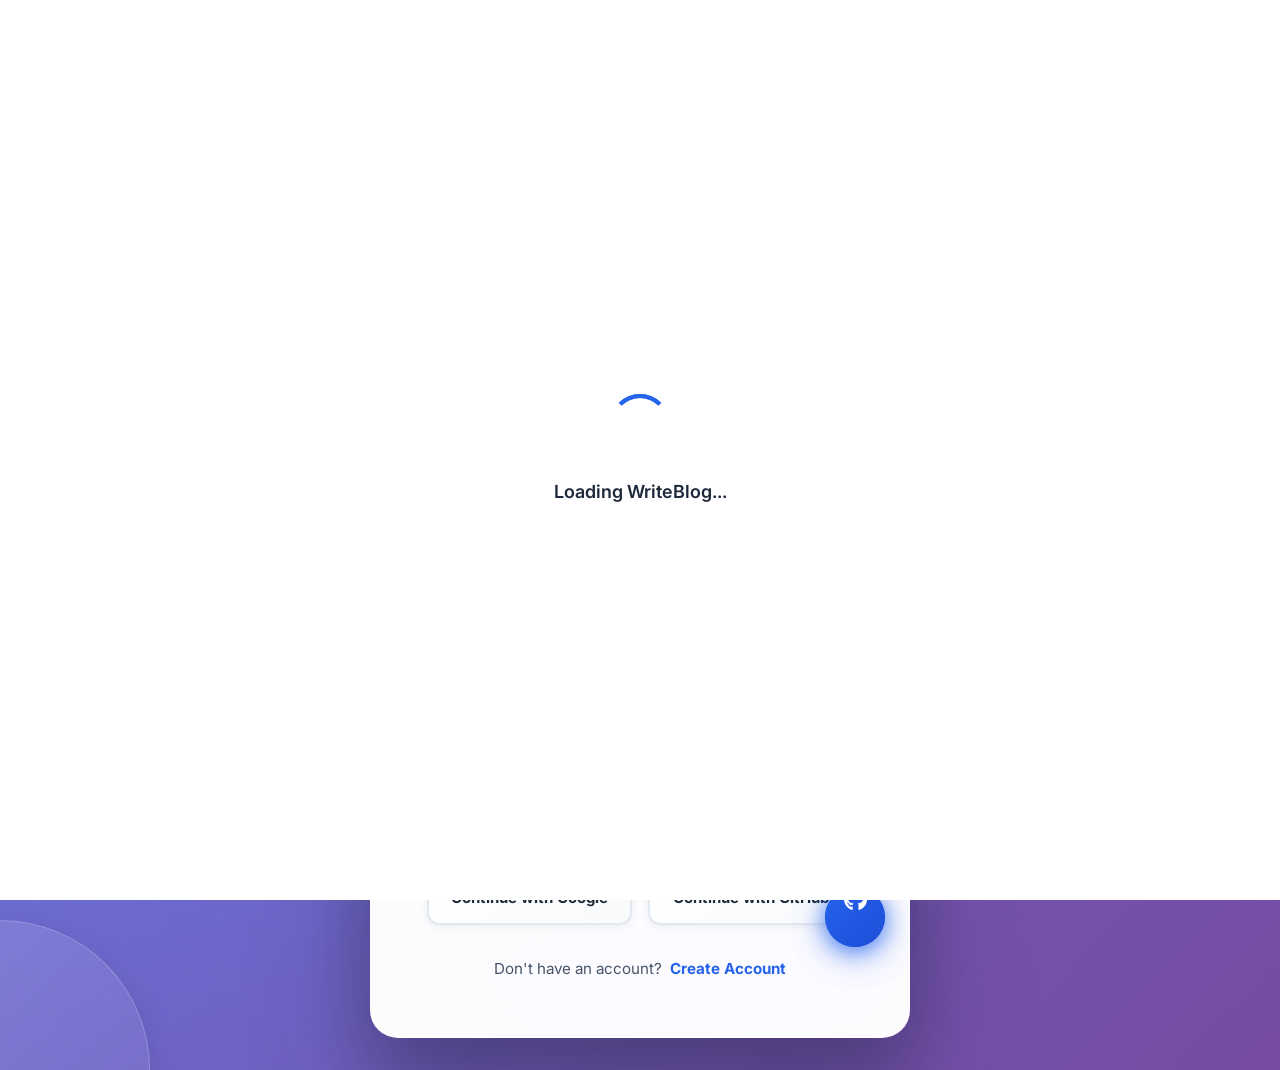
==== commit 306ee745: "Force new script load to fix auth redirect issues - Cache-bust script.js on all pages (v=17)" ====
--- a/index.html
+++ b/index.html
@@ -1,575 +1,575 @@
-<!DOCTYPE html>
-<html lang="en">
-<head>
-    <meta charset="UTF-8">
-    <meta name="viewport" content="width=device-width, initial-scale=1.0">
-    <title>WriteBlog - Share Your Stories</title>
-    <meta name="description" content="Professional blogging platform for sharing stories, connecting with creators, and building your audience">
-    <link rel="preconnect" href="https://fonts.googleapis.com">
-    <link rel="preconnect" href="https://fonts.gstatic.com" crossorigin>
-    <link href="https://fonts.googleapis.com/css2?family=Inter:wght@300;400;500;600;700;800;900&family=Playfair+Display:wght@600;700;800&display=swap" rel="stylesheet">
-    <link rel="stylesheet" href="styles.css?v=16.0">
-    <link rel="stylesheet" href="https://cdnjs.cloudflare.com/ajax/libs/font-awesome/6.4.0/css/all.min.css">
-</head>
-<body>
-    <!-- Loading Screen -->
-    <div id="loadingScreen" class="loading-screen">
-        <div class="loading-spinner">
-            <div class="spinner-ring"></div>
-            <div class="spinner-ring"></div>
-            <div class="spinner-ring"></div>
-        </div>
-        <p class="loading-text">Loading WriteBlog...</p>
-    </div>
-    <!-- Authentication Section -->
-    <div id="authSection" class="auth-section">
-        <div class="floating-shapes">
-            <div class="shape"></div>
-            <div class="shape"></div>
-            <div class="shape"></div>
-            <div class="shape"></div>
-            <div class="shape"></div>
-        </div>
-        
-        <div class="auth-container">
-            <div class="auth-logo">
-                <div class="logo-icon">
-                    <i class="fas fa-blog"></i>
-                </div>
-                <h1>WriteBlog</h1>
-                <p class="tagline">Where Stories Come to Life</p>
-            </div>
-            
-            <!-- Login Form -->
-            <div id="loginForm" class="auth-form">
-                <h2>Welcome Back</h2>
-                <p class="auth-subtitle">Continue your creative journey</p>
-                <form onsubmit="handleLogin(event)">
-                    <div class="form-group">
-                        <label for="loginEmail"><i class="fas fa-envelope"></i> Email Address</label>
-                        <div class="form-input">
-                            <i class="fas fa-envelope"></i>
-                            <input type="email" id="loginEmail" placeholder="you@example.com" required>
-                        </div>
-                    </div>
-                    <div class="form-group">
-                        <label for="loginPassword"><i class="fas fa-lock"></i> Password</label>
-                        <div class="form-input">
-                            <i class="fas fa-lock"></i>
-                            <input type="password" id="loginPassword" placeholder="Enter your password" required>
-                        </div>
-                    </div>
-                    <div class="form-options">
-                        <label class="remember-me">
-                            <input type="checkbox">
-                            <span>Remember me</span>
-                        </label>
-                        <a href="#" class="forgot-password">Forgot password?</a>
-                    </div>
-                    <button type="submit" class="btn btn-primary">
-                        <span>Sign In</span>
-                        <i class="fas fa-arrow-right"></i>
-                    </button>
-                </form>
-                <div class="divider">
-                    <span>or</span>
-                </div>
-                <div class="social-auth">
-                    <button class="btn-social" onclick="showNotification('Social login coming soon!', 'info')">
-                        <i class="fab fa-google"></i>
-                        <span>Continue with Google</span>
-                    </button>
-                    <button class="btn-social" onclick="showNotification('Social login coming soon!', 'info')">
-                        <i class="fab fa-github"></i>
-                        <span>Continue with GitHub</span>
-                    </button>
-                </div>
-                <p class="auth-switch">Don't have an account? <a href="#" onclick="showRegister()">Create Account</a></p>
-            </div>
-            
-            <!-- Register Form -->
-            <div id="registerForm" class="auth-form" style="display: none;">
-                <h2>Create Account</h2>
-                <p class="auth-subtitle">Join our community of creators</p>
-                <form onsubmit="handleRegister(event)">
-                    <div class="form-group">
-                        <label for="regName"><i class="fas fa-user"></i> Full Name</label>
-                        <div class="form-input">
-                            <i class="fas fa-user"></i>
-                            <input type="text" id="regName" placeholder="John Doe" required>
-                        </div>
-                    </div>
-                    <div class="form-group">
-                        <label for="regEmail"><i class="fas fa-envelope"></i> Email Address</label>
-                        <div class="form-input">
-                            <i class="fas fa-envelope"></i>
-                            <input type="email" id="regEmail" placeholder="you@example.com" required>
-                        </div>
-                    </div>
-                    <div class="form-group">
-                        <label for="regPassword"><i class="fas fa-lock"></i> Password</label>
-                        <div class="form-input">
-                            <i class="fas fa-lock"></i>
-                            <input type="password" id="regPassword" placeholder="At least 6 characters" required minlength="6">
-                        </div>
-                        <div class="password-strength">
-                            <div class="password-strength-bar"></div>
-                        </div>
-                    </div>
-                    <div class="form-group">
-                        <label for="regBio"><i class="fas fa-pen"></i> Bio (Optional)</label>
-                        <div class="form-input">
-                            <i class="fas fa-pen"></i>
-                            <textarea id="regBio" rows="3" placeholder="Tell us about yourself..." style="border:none;outline:none;background:transparent;color:var(--text-primary);font-size:1rem;font-family:inherit;font-weight:500;resize:none;"></textarea>
-                        </div>
-                    </div>
-                    <button type="submit" class="btn btn-primary">
-                        <span>Create Account</span>
-                        <i class="fas fa-arrow-right"></i>
-                    </button>
-                </form>
-                <p class="auth-switch">Already have an account? <a href="#" onclick="showLogin()">Sign In</a></p>
-            </div>
-        </div>
-    </div>
-
-    <!-- Main App Section -->
-    <div id="appSection" class="app-section" style="display: none;">
-        <!-- Sidebar Navigation -->
-        <aside class="sidebar">
-            <div class="sidebar-header">
-                <div class="sidebar-logo">
-                    <div class="logo-icon-small">
-                        <i class="fas fa-blog"></i>
-                    </div>
-                    <span class="sidebar-logo-text">WriteBlog</span>
-                </div>
-            </div>
-            
-            <nav class="sidebar-nav">
-                <a href="#" onclick="showFeed()" class="nav-link active" data-section="feed">
-                    <i class="fas fa-home"></i>
-                    <span>Feed</span>
-                    <div class="nav-indicator"></div>
-                </a>
-                <a href="#" onclick="showExplore()" class="nav-link" data-section="explore">
-                    <i class="fas fa-compass"></i>
-                    <span>Explore</span>
-                    <div class="nav-indicator"></div>
-                </a>
-                <a href="#" onclick="showTrending()" class="nav-link" data-section="trending">
-                    <i class="fas fa-fire"></i>
-                    <span>Trending</span>
-                    <div class="nav-indicator"></div>
-                </a>
-                <a href="#" onclick="showBookmarks()" class="nav-link" data-section="bookmarks">
-                    <i class="fas fa-bookmark"></i>
-                    <span>Bookmarks</span>
-                    <div class="nav-indicator"></div>
-                </a>
-                <a href="#" onclick="showProfile()" class="nav-link" data-section="profile">
-                    <i class="fas fa-user"></i>
-                    <span>Profile</span>
-                    <div class="nav-indicator"></div>
-                </a>
-            </nav>
-            
-            <button class="btn-create-post" onclick="showCreatePost()">
-                <i class="fas fa-pen"></i>
-                <span>Create Post</span>
-            </button>
-            
-            <div class="sidebar-footer">
-                <div class="sidebar-user">
-                    <img src="" id="sidebarUserAvatar" alt="User" class="sidebar-avatar">
-                    <div class="sidebar-user-info">
-                        <span class="sidebar-user-name" id="sidebarUserName"></span>
-                        <span class="sidebar-user-email" id="sidebarUserEmail"></span>
-                    </div>
-                </div>
-                <button class="btn-logout" onclick="handleLogout()" title="Logout">
-                    <i class="fas fa-sign-out-alt"></i>
-                </button>
-            </div>
-        </aside>
-        
-        <!-- Mobile Header -->
-        <header class="mobile-header">
-            <button class="mobile-menu-toggle" onclick="toggleMobileMenu()">
-                <i class="fas fa-bars"></i>
-            </button>
-            <div class="mobile-logo">
-                <i class="fas fa-blog"></i>
-                <span>WriteBlog</span>
-            </div>
-            <img src="" id="mobileUserAvatar" alt="User" class="mobile-avatar" onclick="showProfile()">
-        </header>
-
-        <!-- Main Content Area -->
-        <main class="main-content">
-            <!-- Feed Section -->
-            <section id="feedSection" class="content-section">
-                <div class="section-header">
-                    <div>
-                        <h1 class="section-title">Your Feed</h1>
-                        <p class="section-subtitle">Latest posts from people you follow</p>
-                    </div>
-                    <div class="filter-buttons">
-                        <button class="filter-btn active" onclick="filterFeed('all')">All</button>
-                        <button class="filter-btn" onclick="filterFeed('today')">Today</button>
-                        <button class="filter-btn" onclick="filterFeed('week')">This Week</button>
-                    </div>
-                </div>
-                <div id="feedPosts" class="posts-container">
-                    <!-- Skeleton Loading -->
-                    <div class="skeleton-post">
-                        <div class="skeleton-header">
-                            <div class="skeleton-avatar"></div>
-                            <div class="skeleton-info">
-                                <div class="skeleton-line short"></div>
-                                <div class="skeleton-line shorter"></div>
-                            </div>
-                        </div>
-                        <div class="skeleton-line"></div>
-                        <div class="skeleton-line"></div>
-                        <div class="skeleton-line medium"></div>
-                        <div class="skeleton-image"></div>
-                    </div>
-                </div>
-            </section>
-
-            <!-- Explore Section -->
-            <section id="exploreSection" class="content-section" style="display: none;">
-                <div class="section-header">
-                    <div>
-                        <h1 class="section-title">Explore</h1>
-                        <p class="section-subtitle">Discover amazing creators</p>
-                    </div>
-                </div>
-                <div class="search-container">
-                    <div class="search-bar-enhanced">
-                        <i class="fas fa-search"></i>
-                        <input type="text" id="searchInput" placeholder="Search users by name or interests..." onkeyup="searchUsers()">
-                        <button class="search-clear" onclick="clearSearch()" style="display: none;">
-                            <i class="fas fa-times"></i>
-                        </button>
-                    </div>
-                    <div class="search-filters">
-                        <button class="chip active" onclick="filterUsers('all')">All</button>
-                        <button class="chip" onclick="filterUsers('most-followers')">Most Followers</button>
-                        <button class="chip" onclick="filterUsers('most-posts')">Most Active</button>
-                        <button class="chip" onclick="filterUsers('newest')">Newest</button>
-                    </div>
-                </div>
-                <div id="exploreUsers" class="users-grid"></div>
-            </section>
-            
-            <!-- Trending Section -->
-            <section id="trendingSection" class="content-section" style="display: none;">
-                <div class="section-header">
-                    <div>
-                        <h1 class="section-title">Trending</h1>
-                        <p class="section-subtitle">Popular posts right now</p>
-                    </div>
-                </div>
-                <div id="trendingPosts" class="posts-container"></div>
-            </section>
-            
-            <!-- Bookmarks Section -->
-            <section id="bookmarksSection" class="content-section" style="display: none;">
-                <div class="section-header">
-                    <div>
-                        <h1 class="section-title">Bookmarks</h1>
-                        <p class="section-subtitle">Posts you've saved for later</p>
-                    </div>
-                </div>
-                <div id="bookmarkPosts" class="posts-container"></div>
-            </section>
-
-            <!-- Create Post Section -->
-            <section id="createSection" class="content-section" style="display: none;">
-                <div class="create-container">
-                    <div class="section-header">
-                        <h1 class="section-title">Create New Post</h1>
-                        <p class="section-subtitle">Share your story with the world</p>
-                    </div>
-                    <form onsubmit="handleCreatePost(event)" class="create-form">
-                        <div class="form-group">
-                            <label for="postTitle">Post Title</label>
-                            <input type="text" id="postTitle" required placeholder="Give your post an engaging title..." maxlength="100">
-                            <span class="char-count"><span id="titleCount">0</span>/100</span>
-                        </div>
-                        
-                        <div class="form-group">
-                            <label for="postContent">Content</label>
-                            <div class="editor-toolbar">
-                                <button type="button" class="editor-btn" title="Bold">
-                                    <i class="fas fa-bold"></i>
-                                </button>
-                                <button type="button" class="editor-btn" title="Italic">
-                                    <i class="fas fa-italic"></i>
-                                </button>
-                                <button type="button" class="editor-btn" title="List">
-                                    <i class="fas fa-list-ul"></i>
-                                </button>
-                                <button type="button" class="editor-btn" title="Quote">
-                                    <i class="fas fa-quote-right"></i>
-                                </button>
-                            </div>
-                            <textarea id="postContent" rows="12" required placeholder="Share your thoughts, experiences, and insights..."></textarea>
-                            <span class="char-count"><span id="contentCount">0</span> characters</span>
-                        </div>
-                        
-                        <div class="form-row">
-                            <div class="form-group">
-                                <label for="postImage">
-                                    <i class="fas fa-image"></i>
-                                    Cover Image URL
-                                </label>
-                                <input type="url" id="postImage" placeholder="https://example.com/image.jpg" onchange="previewImage()">
-                                <div id="imagePreview" class="image-preview" style="display: none;">
-                                    <img src="" alt="Preview">
-                                    <button type="button" class="remove-preview" onclick="removeImagePreview()">
-                                        <i class="fas fa-times"></i>
-                                    </button>
-                                </div>
-                            </div>
-                            
-                            <div class="form-group">
-                                <label for="postLink">
-                                    <i class="fas fa-link"></i>
-                                    External Link
-                                </label>
-                                <input type="url" id="postLink" placeholder="https://example.com">
-                            </div>
-                        </div>
-                        
-                        <div class="form-group">
-                            <label for="postTags">
-                                <i class="fas fa-tags"></i>
-                                Tags
-                            </label>
-                            <div class="tags-input-wrapper">
-                                <div id="tagsContainer" class="tags-container"></div>
-                                <input type="text" id="postTags" placeholder="Type and press Enter..." onkeydown="handleTagInput(event)">
-                            </div>
-                            <small class="form-hint">Press Enter to add tags</small>
-                        </div>
-                        
-                        <div class="form-actions">
-                            <button type="button" class="btn btn-secondary" onclick="clearPostForm()">
-                                <i class="fas fa-times"></i>
-                                <span>Clear</span>
-                            </button>
-                            <button type="submit" class="btn btn-primary">
-                                <i class="fas fa-paper-plane"></i>
-                                <span>Publish Post</span>
-                            </button>
-                        </div>
-                    </form>
-                </div>
-            </section>
-
-            <!-- Profile Section -->
-            <section id="profileSection" class="content-section" style="display: none;">
-                <div class="profile-cover" id="profileCoverImage">
-                    <div class="profile-cover-gradient"></div>
-                    <button class="cover-edit-btn" onclick="document.getElementById('coverPhotoInput').click()" title="Change Cover Photo">
-                        <i class="fas fa-camera"></i>
-                        <span>Change Cover</span>
-                    </button>
-                    <input type="file" id="coverPhotoInput" accept="image/*" style="display: none;" onchange="handleCoverUpload(event)">
-                </div>
-                <div class="profile-main">
-                    <div class="profile-header-card">
-                        <div class="profile-avatar-container">
-                            <img src="" id="profileAvatar" alt="Profile" class="profile-avatar-large">
-                            <button class="avatar-edit-btn" onclick="showEditProfile()">
-                                <i class="fas fa-camera"></i>
-                            </button>
-                        </div>
-                        <div class="profile-info">
-                            <h1 id="profileName" class="profile-name"></h1>
-                            <p id="profileEmail" class="profile-email"></p>
-                            <p id="profileBio" class="profile-bio"></p>
-                            
-                            <div class="profile-stats-row">
-                                <div class="stat-card">
-                                    <i class="fas fa-pen-fancy"></i>
-                                    <div class="stat-content">
-                                        <span class="stat-number" id="postCount">0</span>
-                                        <span class="stat-label">Posts</span>
-                                    </div>
-                                </div>
-                                <div class="stat-card">
-                                    <i class="fas fa-users"></i>
-                                    <div class="stat-content">
-                                        <span class="stat-number" id="followerCount">0</span>
-                                        <span class="stat-label">Followers</span>
-                                    </div>
-                                </div>
-                                <div class="stat-card">
-                                    <i class="fas fa-user-plus"></i>
-                                    <div class="stat-content">
-                                        <span class="stat-number" id="followingCount">0</span>
-                                        <span class="stat-label">Following</span>
-                                    </div>
-                                </div>
-                                <div class="stat-card">
-                                    <i class="fas fa-heart"></i>
-                                    <div class="stat-content">
-                                        <span class="stat-number" id="likeCount">0</span>
-                                        <span class="stat-label">Likes</span>
-                                    </div>
-                                </div>
-                            </div>
-                            
-                            <button class="btn btn-primary" onclick="showEditProfile()">
-                                <i class="fas fa-edit"></i>
-                                <span>Edit Profile</span>
-                            </button>
-                        </div>
-                    </div>
-                    
-                    <div class="profile-tabs">
-                        <button class="tab-btn active" onclick="showProfileTab('posts')">
-                            <i class="fas fa-th"></i>
-                            <span>Posts</span>
-                        </button>
-                        <button class="tab-btn" onclick="showProfileTab('analytics')">
-                            <i class="fas fa-chart-line"></i>
-                            <span>Analytics</span>
-                        </button>
-                    </div>
-                    
-                    <div id="profilePostsTab" class="tab-content active">
-                        <div id="userPosts" class="posts-container"></div>
-                    </div>
-                    
-                    <div id="profileAnalyticsTab" class="tab-content" style="display: none;">
-                        <div class="analytics-grid">
-                            <div class="analytics-card">
-                                <h3>Engagement Overview</h3>
-                                <div class="analytics-chart">
-                                    <div class="chart-bar" style="--height: 60%">
-                                        <span class="bar-label">Mon</span>
-                                    </div>
-                                    <div class="chart-bar" style="--height: 80%">
-                                        <span class="bar-label">Tue</span>
-                                    </div>
-                                    <div class="chart-bar" style="--height: 45%">
-                                        <span class="bar-label">Wed</span>
-                                    </div>
-                                    <div class="chart-bar" style="--height: 90%">
-                                        <span class="bar-label">Thu</span>
-                                    </div>
-                                    <div class="chart-bar" style="--height: 70%">
-                                        <span class="bar-label">Fri</span>
-                                    </div>
-                                    <div class="chart-bar" style="--height: 55%">
-                                        <span class="bar-label">Sat</span>
-                                    </div>
-                                    <div class="chart-bar" style="--height: 65%">
-                                        <span class="bar-label">Sun</span>
-                                    </div>
-                                </div>
-                            </div>
-                            <div class="analytics-card">
-                                <h3>Top Performing Post</h3>
-                                <div class="top-post-preview">
-                                    <i class="fas fa-trophy"></i>
-                                    <p>Your most engaging content coming soon!</p>
-                                </div>
-                            </div>
-                        </div>
-                    </div>
-                </div>
-            </section>
-
-            <!-- Edit Profile Modal -->
-            <div id="editProfileModal" class="modal" style="display: none;">
-                <div class="modal-backdrop" onclick="closeEditProfile()"></div>
-                <div class="modal-content">
-                    <div class="modal-header">
-                        <h3>Edit Profile</h3>
-                        <button class="modal-close" onclick="closeEditProfile()">
-                            <i class="fas fa-times"></i>
-                        </button>
-                    </div>
-                    <form onsubmit="handleUpdateProfile(event)" class="modal-form">
-                        <div class="form-group">
-                            <label for="editName">Display Name</label>
-                            <div class="input-wrapper">
-                                <i class="fas fa-user"></i>
-                                <input type="text" id="editName" required>
-                            </div>
-                        </div>
-                        <div class="form-group">
-                            <label for="editBio">Bio</label>
-                            <div class="input-wrapper">
-                                <i class="fas fa-pen"></i>
-                                <textarea id="editBio" rows="4" placeholder="Tell the world about yourself..."></textarea>
-                            </div>
-                        </div>
-                        <div class="form-group">
-                            <label for="editAvatar">Avatar</label>
-                            <div class="avatar-upload-section">
-                                <div class="avatar-preview-container">
-                                    <img id="editAvatarPreview" src="" alt="Avatar Preview" class="avatar-preview">
-                                    <div class="avatar-upload-overlay">
-                                        <i class="fas fa-camera"></i>
-                                        <span>Change Photo</span>
-                                    </div>
-                                </div>
-                                <div class="avatar-upload-options">
-                                    <input type="file" id="avatarFileInput" accept="image/*" style="display: none;" onchange="handleAvatarUpload(event)">
-                                    <button type="button" class="btn btn-secondary" onclick="document.getElementById('avatarFileInput').click()">
-                                        <i class="fas fa-upload"></i> Upload Image
-                                    </button>
-                                    <div class="input-wrapper" style="margin-top: 0.75rem;">
-                                        <i class="fas fa-link"></i>
-                                        <input type="url" id="editAvatar" placeholder="Or paste image URL">
-                                    </div>
-                                </div>
-                            </div>
-                        </div>
-                        <div class="form-actions">
-                            <button type="button" class="btn btn-secondary" onclick="closeEditProfile()">Cancel</button>
-                            <button type="submit" class="btn btn-primary">
-                                <i class="fas fa-save"></i>
-                                <span>Save Changes</span>
-                            </button>
-                        </div>
-                    </form>
-                </div>
-            </div>
-        </main>
-        
-        <!-- Mobile Bottom Navigation -->
-        <nav class="mobile-bottom-nav">
-            <a href="#" onclick="showFeed()" class="mobile-nav-link active">
-                <i class="fas fa-home"></i>
-                <span>Feed</span>
-            </a>
-            <a href="#" onclick="showExplore()" class="mobile-nav-link">
-                <i class="fas fa-compass"></i>
-                <span>Explore</span>
-            </a>
-            <a href="#" onclick="showCreatePost()" class="mobile-nav-link">
-                <i class="fas fa-plus-circle"></i>
-                <span>Create</span>
-            </a>
-            <a href="#" onclick="showBookmarks()" class="mobile-nav-link">
-                <i class="fas fa-bookmark"></i>
-                <span>Saved</span>
-            </a>
-            <a href="#" onclick="showProfile()" class="mobile-nav-link">
-                <i class="fas fa-user"></i>
-                <span>Profile</span>
-            </a>
-        </nav>
-    </div>
-
-    <script src="script.js"></script>
-</body>
-</html>
+<!DOCTYPE html>
+<html lang="en">
+<head>
+    <meta charset="UTF-8">
+    <meta name="viewport" content="width=device-width, initial-scale=1.0">
+    <title>WriteBlog - Share Your Stories</title>
+    <meta name="description" content="Professional blogging platform for sharing stories, connecting with creators, and building your audience">
+    <link rel="preconnect" href="https://fonts.googleapis.com">
+    <link rel="preconnect" href="https://fonts.gstatic.com" crossorigin>
+    <link href="https://fonts.googleapis.com/css2?family=Inter:wght@300;400;500;600;700;800;900&family=Playfair+Display:wght@600;700;800&display=swap" rel="stylesheet">
+    <link rel="stylesheet" href="styles.css?v=16.0">
+    <link rel="stylesheet" href="https://cdnjs.cloudflare.com/ajax/libs/font-awesome/6.4.0/css/all.min.css">
+</head>
+<body>
+    <!-- Loading Screen -->
+    <div id="loadingScreen" class="loading-screen">
+        <div class="loading-spinner">
+            <div class="spinner-ring"></div>
+            <div class="spinner-ring"></div>
+            <div class="spinner-ring"></div>
+        </div>
+        <p class="loading-text">Loading WriteBlog...</p>
+    </div>
+    <!-- Authentication Section -->
+    <div id="authSection" class="auth-section">
+        <div class="floating-shapes">
+            <div class="shape"></div>
+            <div class="shape"></div>
+            <div class="shape"></div>
+            <div class="shape"></div>
+            <div class="shape"></div>
+        </div>
+        
+        <div class="auth-container">
+            <div class="auth-logo">
+                <div class="logo-icon">
+                    <i class="fas fa-blog"></i>
+                </div>
+                <h1>WriteBlog</h1>
+                <p class="tagline">Where Stories Come to Life</p>
+            </div>
+            
+            <!-- Login Form -->
+            <div id="loginForm" class="auth-form">
+                <h2>Welcome Back</h2>
+                <p class="auth-subtitle">Continue your creative journey</p>
+                <form onsubmit="handleLogin(event)">
+                    <div class="form-group">
+                        <label for="loginEmail"><i class="fas fa-envelope"></i> Email Address</label>
+                        <div class="form-input">
+                            <i class="fas fa-envelope"></i>
+                            <input type="email" id="loginEmail" placeholder="you@example.com" required>
+                        </div>
+                    </div>
+                    <div class="form-group">
+                        <label for="loginPassword"><i class="fas fa-lock"></i> Password</label>
+                        <div class="form-input">
+                            <i class="fas fa-lock"></i>
+                            <input type="password" id="loginPassword" placeholder="Enter your password" required>
+                        </div>
+                    </div>
+                    <div class="form-options">
+                        <label class="remember-me">
+                            <input type="checkbox">
+                            <span>Remember me</span>
+                        </label>
+                        <a href="#" class="forgot-password">Forgot password?</a>
+                    </div>
+                    <button type="submit" class="btn btn-primary">
+                        <span>Sign In</span>
+                        <i class="fas fa-arrow-right"></i>
+                    </button>
+                </form>
+                <div class="divider">
+                    <span>or</span>
+                </div>
+                <div class="social-auth">
+                    <button class="btn-social" onclick="showNotification('Social login coming soon!', 'info')">
+                        <i class="fab fa-google"></i>
+                        <span>Continue with Google</span>
+                    </button>
+                    <button class="btn-social" onclick="showNotification('Social login coming soon!', 'info')">
+                        <i class="fab fa-github"></i>
+                        <span>Continue with GitHub</span>
+                    </button>
+                </div>
+                <p class="auth-switch">Don't have an account? <a href="#" onclick="showRegister()">Create Account</a></p>
+            </div>
+            
+            <!-- Register Form -->
+            <div id="registerForm" class="auth-form" style="display: none;">
+                <h2>Create Account</h2>
+                <p class="auth-subtitle">Join our community of creators</p>
+                <form onsubmit="handleRegister(event)">
+                    <div class="form-group">
+                        <label for="regName"><i class="fas fa-user"></i> Full Name</label>
+                        <div class="form-input">
+                            <i class="fas fa-user"></i>
+                            <input type="text" id="regName" placeholder="John Doe" required>
+                        </div>
+                    </div>
+                    <div class="form-group">
+                        <label for="regEmail"><i class="fas fa-envelope"></i> Email Address</label>
+                        <div class="form-input">
+                            <i class="fas fa-envelope"></i>
+                            <input type="email" id="regEmail" placeholder="you@example.com" required>
+                        </div>
+                    </div>
+                    <div class="form-group">
+                        <label for="regPassword"><i class="fas fa-lock"></i> Password</label>
+                        <div class="form-input">
+                            <i class="fas fa-lock"></i>
+                            <input type="password" id="regPassword" placeholder="At least 6 characters" required minlength="6">
+                        </div>
+                        <div class="password-strength">
+                            <div class="password-strength-bar"></div>
+                        </div>
+                    </div>
+                    <div class="form-group">
+                        <label for="regBio"><i class="fas fa-pen"></i> Bio (Optional)</label>
+                        <div class="form-input">
+                            <i class="fas fa-pen"></i>
+                            <textarea id="regBio" rows="3" placeholder="Tell us about yourself..." style="border:none;outline:none;background:transparent;color:var(--text-primary);font-size:1rem;font-family:inherit;font-weight:500;resize:none;"></textarea>
+                        </div>
+                    </div>
+                    <button type="submit" class="btn btn-primary">
+                        <span>Create Account</span>
+                        <i class="fas fa-arrow-right"></i>
+                    </button>
+                </form>
+                <p class="auth-switch">Already have an account? <a href="#" onclick="showLogin()">Sign In</a></p>
+            </div>
+        </div>
+    </div>
+
+    <!-- Main App Section -->
+    <div id="appSection" class="app-section" style="display: none;">
+        <!-- Sidebar Navigation -->
+        <aside class="sidebar">
+            <div class="sidebar-header">
+                <div class="sidebar-logo">
+                    <div class="logo-icon-small">
+                        <i class="fas fa-blog"></i>
+                    </div>
+                    <span class="sidebar-logo-text">WriteBlog</span>
+                </div>
+            </div>
+            
+            <nav class="sidebar-nav">
+                <a href="#" onclick="showFeed()" class="nav-link active" data-section="feed">
+                    <i class="fas fa-home"></i>
+                    <span>Feed</span>
+                    <div class="nav-indicator"></div>
+                </a>
+                <a href="#" onclick="showExplore()" class="nav-link" data-section="explore">
+                    <i class="fas fa-compass"></i>
+                    <span>Explore</span>
+                    <div class="nav-indicator"></div>
+                </a>
+                <a href="#" onclick="showTrending()" class="nav-link" data-section="trending">
+                    <i class="fas fa-fire"></i>
+                    <span>Trending</span>
+                    <div class="nav-indicator"></div>
+                </a>
+                <a href="#" onclick="showBookmarks()" class="nav-link" data-section="bookmarks">
+                    <i class="fas fa-bookmark"></i>
+                    <span>Bookmarks</span>
+                    <div class="nav-indicator"></div>
+                </a>
+                <a href="#" onclick="showProfile()" class="nav-link" data-section="profile">
+                    <i class="fas fa-user"></i>
+                    <span>Profile</span>
+                    <div class="nav-indicator"></div>
+                </a>
+            </nav>
+            
+            <button class="btn-create-post" onclick="showCreatePost()">
+                <i class="fas fa-pen"></i>
+                <span>Create Post</span>
+            </button>
+            
+            <div class="sidebar-footer">
+                <div class="sidebar-user">
+                    <img src="" id="sidebarUserAvatar" alt="User" class="sidebar-avatar">
+                    <div class="sidebar-user-info">
+                        <span class="sidebar-user-name" id="sidebarUserName"></span>
+                        <span class="sidebar-user-email" id="sidebarUserEmail"></span>
+                    </div>
+                </div>
+                <button class="btn-logout" onclick="handleLogout()" title="Logout">
+                    <i class="fas fa-sign-out-alt"></i>
+                </button>
+            </div>
+        </aside>
+        
+        <!-- Mobile Header -->
+        <header class="mobile-header">
+            <button class="mobile-menu-toggle" onclick="toggleMobileMenu()">
+                <i class="fas fa-bars"></i>
+            </button>
+            <div class="mobile-logo">
+                <i class="fas fa-blog"></i>
+                <span>WriteBlog</span>
+            </div>
+            <img src="" id="mobileUserAvatar" alt="User" class="mobile-avatar" onclick="showProfile()">
+        </header>
+
+        <!-- Main Content Area -->
+        <main class="main-content">
+            <!-- Feed Section -->
+            <section id="feedSection" class="content-section">
+                <div class="section-header">
+                    <div>
+                        <h1 class="section-title">Your Feed</h1>
+                        <p class="section-subtitle">Latest posts from people you follow</p>
+                    </div>
+                    <div class="filter-buttons">
+                        <button class="filter-btn active" onclick="filterFeed('all')">All</button>
+                        <button class="filter-btn" onclick="filterFeed('today')">Today</button>
+                        <button class="filter-btn" onclick="filterFeed('week')">This Week</button>
+                    </div>
+                </div>
+                <div id="feedPosts" class="posts-container">
+                    <!-- Skeleton Loading -->
+                    <div class="skeleton-post">
+                        <div class="skeleton-header">
+                            <div class="skeleton-avatar"></div>
+                            <div class="skeleton-info">
+                                <div class="skeleton-line short"></div>
+                                <div class="skeleton-line shorter"></div>
+                            </div>
+                        </div>
+                        <div class="skeleton-line"></div>
+                        <div class="skeleton-line"></div>
+                        <div class="skeleton-line medium"></div>
+                        <div class="skeleton-image"></div>
+                    </div>
+                </div>
+            </section>
+
+            <!-- Explore Section -->
+            <section id="exploreSection" class="content-section" style="display: none;">
+                <div class="section-header">
+                    <div>
+                        <h1 class="section-title">Explore</h1>
+                        <p class="section-subtitle">Discover amazing creators</p>
+                    </div>
+                </div>
+                <div class="search-container">
+                    <div class="search-bar-enhanced">
+                        <i class="fas fa-search"></i>
+                        <input type="text" id="searchInput" placeholder="Search users by name or interests..." onkeyup="searchUsers()">
+                        <button class="search-clear" onclick="clearSearch()" style="display: none;">
+                            <i class="fas fa-times"></i>
+                        </button>
+                    </div>
+                    <div class="search-filters">
+                        <button class="chip active" onclick="filterUsers('all')">All</button>
+                        <button class="chip" onclick="filterUsers('most-followers')">Most Followers</button>
+                        <button class="chip" onclick="filterUsers('most-posts')">Most Active</button>
+                        <button class="chip" onclick="filterUsers('newest')">Newest</button>
+                    </div>
+                </div>
+                <div id="exploreUsers" class="users-grid"></div>
+            </section>
+            
+            <!-- Trending Section -->
+            <section id="trendingSection" class="content-section" style="display: none;">
+                <div class="section-header">
+                    <div>
+                        <h1 class="section-title">Trending</h1>
+                        <p class="section-subtitle">Popular posts right now</p>
+                    </div>
+                </div>
+                <div id="trendingPosts" class="posts-container"></div>
+            </section>
+            
+            <!-- Bookmarks Section -->
+            <section id="bookmarksSection" class="content-section" style="display: none;">
+                <div class="section-header">
+                    <div>
+                        <h1 class="section-title">Bookmarks</h1>
+                        <p class="section-subtitle">Posts you've saved for later</p>
+                    </div>
+                </div>
+                <div id="bookmarkPosts" class="posts-container"></div>
+            </section>
+
+            <!-- Create Post Section -->
+            <section id="createSection" class="content-section" style="display: none;">
+                <div class="create-container">
+                    <div class="section-header">
+                        <h1 class="section-title">Create New Post</h1>
+                        <p class="section-subtitle">Share your story with the world</p>
+                    </div>
+                    <form onsubmit="handleCreatePost(event)" class="create-form">
+                        <div class="form-group">
+                            <label for="postTitle">Post Title</label>
+                            <input type="text" id="postTitle" required placeholder="Give your post an engaging title..." maxlength="100">
+                            <span class="char-count"><span id="titleCount">0</span>/100</span>
+                        </div>
+                        
+                        <div class="form-group">
+                            <label for="postContent">Content</label>
+                            <div class="editor-toolbar">
+                                <button type="button" class="editor-btn" title="Bold">
+                                    <i class="fas fa-bold"></i>
+                                </button>
+                                <button type="button" class="editor-btn" title="Italic">
+                                    <i class="fas fa-italic"></i>
+                                </button>
+                                <button type="button" class="editor-btn" title="List">
+                                    <i class="fas fa-list-ul"></i>
+                                </button>
+                                <button type="button" class="editor-btn" title="Quote">
+                                    <i class="fas fa-quote-right"></i>
+                                </button>
+                            </div>
+                            <textarea id="postContent" rows="12" required placeholder="Share your thoughts, experiences, and insights..."></textarea>
+                            <span class="char-count"><span id="contentCount">0</span> characters</span>
+                        </div>
+                        
+                        <div class="form-row">
+                            <div class="form-group">
+                                <label for="postImage">
+                                    <i class="fas fa-image"></i>
+                                    Cover Image URL
+                                </label>
+                                <input type="url" id="postImage" placeholder="https://example.com/image.jpg" onchange="previewImage()">
+                                <div id="imagePreview" class="image-preview" style="display: none;">
+                                    <img src="" alt="Preview">
+                                    <button type="button" class="remove-preview" onclick="removeImagePreview()">
+                                        <i class="fas fa-times"></i>
+                                    </button>
+                                </div>
+                            </div>
+                            
+                            <div class="form-group">
+                                <label for="postLink">
+                                    <i class="fas fa-link"></i>
+                                    External Link
+                                </label>
+                                <input type="url" id="postLink" placeholder="https://example.com">
+                            </div>
+                        </div>
+                        
+                        <div class="form-group">
+                            <label for="postTags">
+                                <i class="fas fa-tags"></i>
+                                Tags
+                            </label>
+                            <div class="tags-input-wrapper">
+                                <div id="tagsContainer" class="tags-container"></div>
+                                <input type="text" id="postTags" placeholder="Type and press Enter..." onkeydown="handleTagInput(event)">
+                            </div>
+                            <small class="form-hint">Press Enter to add tags</small>
+                        </div>
+                        
+                        <div class="form-actions">
+                            <button type="button" class="btn btn-secondary" onclick="clearPostForm()">
+                                <i class="fas fa-times"></i>
+                                <span>Clear</span>
+                            </button>
+                            <button type="submit" class="btn btn-primary">
+                                <i class="fas fa-paper-plane"></i>
+                                <span>Publish Post</span>
+                            </button>
+                        </div>
+                    </form>
+                </div>
+            </section>
+
+            <!-- Profile Section -->
+            <section id="profileSection" class="content-section" style="display: none;">
+                <div class="profile-cover" id="profileCoverImage">
+                    <div class="profile-cover-gradient"></div>
+                    <button class="cover-edit-btn" onclick="document.getElementById('coverPhotoInput').click()" title="Change Cover Photo">
+                        <i class="fas fa-camera"></i>
+                        <span>Change Cover</span>
+                    </button>
+                    <input type="file" id="coverPhotoInput" accept="image/*" style="display: none;" onchange="handleCoverUpload(event)">
+                </div>
+                <div class="profile-main">
+                    <div class="profile-header-card">
+                        <div class="profile-avatar-container">
+                            <img src="" id="profileAvatar" alt="Profile" class="profile-avatar-large">
+                            <button class="avatar-edit-btn" onclick="showEditProfile()">
+                                <i class="fas fa-camera"></i>
+                            </button>
+                        </div>
+                        <div class="profile-info">
+                            <h1 id="profileName" class="profile-name"></h1>
+                            <p id="profileEmail" class="profile-email"></p>
+                            <p id="profileBio" class="profile-bio"></p>
+                            
+                            <div class="profile-stats-row">
+                                <div class="stat-card">
+                                    <i class="fas fa-pen-fancy"></i>
+                                    <div class="stat-content">
+                                        <span class="stat-number" id="postCount">0</span>
+                                        <span class="stat-label">Posts</span>
+                                    </div>
+                                </div>
+                                <div class="stat-card">
+                                    <i class="fas fa-users"></i>
+                                    <div class="stat-content">
+                                        <span class="stat-number" id="followerCount">0</span>
+                                        <span class="stat-label">Followers</span>
+                                    </div>
+                                </div>
+                                <div class="stat-card">
+                                    <i class="fas fa-user-plus"></i>
+                                    <div class="stat-content">
+                                        <span class="stat-number" id="followingCount">0</span>
+                                        <span class="stat-label">Following</span>
+                                    </div>
+                                </div>
+                                <div class="stat-card">
+                                    <i class="fas fa-heart"></i>
+                                    <div class="stat-content">
+                                        <span class="stat-number" id="likeCount">0</span>
+                                        <span class="stat-label">Likes</span>
+                                    </div>
+                                </div>
+                            </div>
+                            
+                            <button class="btn btn-primary" onclick="showEditProfile()">
+                                <i class="fas fa-edit"></i>
+                                <span>Edit Profile</span>
+                            </button>
+                        </div>
+                    </div>
+                    
+                    <div class="profile-tabs">
+                        <button class="tab-btn active" onclick="showProfileTab('posts')">
+                            <i class="fas fa-th"></i>
+                            <span>Posts</span>
+                        </button>
+                        <button class="tab-btn" onclick="showProfileTab('analytics')">
+                            <i class="fas fa-chart-line"></i>
+                            <span>Analytics</span>
+                        </button>
+                    </div>
+                    
+                    <div id="profilePostsTab" class="tab-content active">
+                        <div id="userPosts" class="posts-container"></div>
+                    </div>
+                    
+                    <div id="profileAnalyticsTab" class="tab-content" style="display: none;">
+                        <div class="analytics-grid">
+                            <div class="analytics-card">
+                                <h3>Engagement Overview</h3>
+                                <div class="analytics-chart">
+                                    <div class="chart-bar" style="--height: 60%">
+                                        <span class="bar-label">Mon</span>
+                                    </div>
+                                    <div class="chart-bar" style="--height: 80%">
+                                        <span class="bar-label">Tue</span>
+                                    </div>
+                                    <div class="chart-bar" style="--height: 45%">
+                                        <span class="bar-label">Wed</span>
+                                    </div>
+                                    <div class="chart-bar" style="--height: 90%">
+                                        <span class="bar-label">Thu</span>
+                                    </div>
+                                    <div class="chart-bar" style="--height: 70%">
+                                        <span class="bar-label">Fri</span>
+                                    </div>
+                                    <div class="chart-bar" style="--height: 55%">
+                                        <span class="bar-label">Sat</span>
+                                    </div>
+                                    <div class="chart-bar" style="--height: 65%">
+                                        <span class="bar-label">Sun</span>
+                                    </div>
+                                </div>
+                            </div>
+                            <div class="analytics-card">
+                                <h3>Top Performing Post</h3>
+                                <div class="top-post-preview">
+                                    <i class="fas fa-trophy"></i>
+                                    <p>Your most engaging content coming soon!</p>
+                                </div>
+                            </div>
+                        </div>
+                    </div>
+                </div>
+            </section>
+
+            <!-- Edit Profile Modal -->
+            <div id="editProfileModal" class="modal" style="display: none;">
+                <div class="modal-backdrop" onclick="closeEditProfile()"></div>
+                <div class="modal-content">
+                    <div class="modal-header">
+                        <h3>Edit Profile</h3>
+                        <button class="modal-close" onclick="closeEditProfile()">
+                            <i class="fas fa-times"></i>
+                        </button>
+                    </div>
+                    <form onsubmit="handleUpdateProfile(event)" class="modal-form">
+                        <div class="form-group">
+                            <label for="editName">Display Name</label>
+                            <div class="input-wrapper">
+                                <i class="fas fa-user"></i>
+                                <input type="text" id="editName" required>
+                            </div>
+                        </div>
+                        <div class="form-group">
+                            <label for="editBio">Bio</label>
+                            <div class="input-wrapper">
+                                <i class="fas fa-pen"></i>
+                                <textarea id="editBio" rows="4" placeholder="Tell the world about yourself..."></textarea>
+                            </div>
+                        </div>
+                        <div class="form-group">
+                            <label for="editAvatar">Avatar</label>
+                            <div class="avatar-upload-section">
+                                <div class="avatar-preview-container">
+                                    <img id="editAvatarPreview" src="" alt="Avatar Preview" class="avatar-preview">
+                                    <div class="avatar-upload-overlay">
+                                        <i class="fas fa-camera"></i>
+                                        <span>Change Photo</span>
+                                    </div>
+                                </div>
+                                <div class="avatar-upload-options">
+                                    <input type="file" id="avatarFileInput" accept="image/*" style="display: none;" onchange="handleAvatarUpload(event)">
+                                    <button type="button" class="btn btn-secondary" onclick="document.getElementById('avatarFileInput').click()">
+                                        <i class="fas fa-upload"></i> Upload Image
+                                    </button>
+                                    <div class="input-wrapper" style="margin-top: 0.75rem;">
+                                        <i class="fas fa-link"></i>
+                                        <input type="url" id="editAvatar" placeholder="Or paste image URL">
+                                    </div>
+                                </div>
+                            </div>
+                        </div>
+                        <div class="form-actions">
+                            <button type="button" class="btn btn-secondary" onclick="closeEditProfile()">Cancel</button>
+                            <button type="submit" class="btn btn-primary">
+                                <i class="fas fa-save"></i>
+                                <span>Save Changes</span>
+                            </button>
+                        </div>
+                    </form>
+                </div>
+            </div>
+        </main>
+        
+        <!-- Mobile Bottom Navigation -->
+        <nav class="mobile-bottom-nav">
+            <a href="#" onclick="showFeed()" class="mobile-nav-link active">
+                <i class="fas fa-home"></i>
+                <span>Feed</span>
+            </a>
+            <a href="#" onclick="showExplore()" class="mobile-nav-link">
+                <i class="fas fa-compass"></i>
+                <span>Explore</span>
+            </a>
+            <a href="#" onclick="showCreatePost()" class="mobile-nav-link">
+                <i class="fas fa-plus-circle"></i>
+                <span>Create</span>
+            </a>
+            <a href="#" onclick="showBookmarks()" class="mobile-nav-link">
+                <i class="fas fa-bookmark"></i>
+                <span>Saved</span>
+            </a>
+            <a href="#" onclick="showProfile()" class="mobile-nav-link">
+                <i class="fas fa-user"></i>
+                <span>Profile</span>
+            </a>
+        </nav>
+    </div>
+
+    <script src="script.js?v=17"></script>
+</body>
+</html>
--- a/styles.css
+++ b/styles.css
@@ -1,4080 +1,4167 @@
-/* ===================================
-   WRITEBLOG - PREMIUM DESIGN SYSTEM
-   60-30-10 Color Rule Implementation
-   =================================== */
-
-:root {
-  /* 60% - Primary/Neutral (Light backgrounds) */
-  --bg-primary: #FFFFFF;
-  --bg-secondary: #F8FAFC;
-  --bg-tertiary: #F1F5F9;
-  --text-primary: #1E293B;
-  --text-secondary: #475569;
-  --text-tertiary: #94A3B8;
-  
-  /* 30% - Secondary (Calming Blues) */
-  --brand-primary: #2563EB;
-  --brand-secondary: #1E40AF;
-  --brand-light: #60A5FA;
-  --brand-lighter: #DBEAFE;
-  
-  /* 10% - Accent (Warm tones) */
-  --accent-primary: #F59E0B;
-  --accent-secondary: #EF4444;
-  
-  /* Gradients */
-  --gradient-primary: linear-gradient(135deg, #2563EB 0%, #1D4ED8 100%);
-  --gradient-accent: linear-gradient(135deg, #F59E0B 0%, #F97316 100%);
-  
-  /* Border Colors */
-  --border-light: #E2E8F0;
-  --border-medium: #CBD5E1;
-  
-  /* Spacing */
-  --spacing-xs: 0.25rem;
-  --spacing-sm: 0.5rem;
-  --spacing-md: 1rem;
-  --spacing-lg: 1.5rem;
-  --spacing-xl: 2rem;
-  --spacing-2xl: 3rem;
-  
-  /* Border Radius */
-  --radius-sm: 0.375rem;
-  --radius-md: 0.5rem;
-  --radius-lg: 0.75rem;
-  --radius-xl: 1rem;
-  --radius-full: 9999px;
-  
-  /* Shadows */
-  --shadow-sm: 0 1px 2px 0 rgba(0, 0, 0, 0.05);
-  --shadow-md: 0 4px 6px -1px rgba(0, 0, 0, 0.1);
-  --shadow-lg: 0 10px 15px -3px rgba(0, 0, 0, 0.1);
-  --shadow-xl: 0 20px 25px -5px rgba(0, 0, 0, 0.1);
-  --shadow-2xl: 0 25px 50px -12px rgba(0, 0, 0, 0.25);
-  
-  /* Transitions */
-  --transition-fast: 150ms cubic-bezier(0.4, 0, 0.2, 1);
-  --transition-base: 200ms cubic-bezier(0.4, 0, 0.2, 1);
-  --transition-slow: 300ms cubic-bezier(0.4, 0, 0.2, 1);
-  
-  /* Typography */
-  --font-sans: "Inter", system-ui, -apple-system, sans-serif;
-  --font-display: "Playfair Display", Georgia, serif;
-  
-  /* Theme Variants */
-  --theme-blue: #2563EB;
-  --theme-green: #059669;
-  --theme-purple: #7C3AED;
-  --theme-orange: #EA580C;
-}
-
-/* ===================================
-   BASE STYLES
-   =================================== */
-
-*, *::before, *::after {
-  box-sizing: border-box;
-  margin: 0;
-  padding: 0;
-}
-
-body {
-  font-family: var(--font-sans);
-  background: var(--bg-secondary);
-  color: var(--text-primary);
-  line-height: 1.6;
-  -webkit-font-smoothing: antialiased;
-  -moz-osx-font-smoothing: grayscale;
-}
-
-img {
-  max-width: 100%;
-  display: block;
-}
-
-button {
-  font-family: inherit;
-}
-
-a {
-  text-decoration: none;
-  color: inherit;
-}
-
-.hidden {
-  display: none !important;
-}
-
-/* ===================================
-   LOADING SCREEN
-   =================================== */
-
-.loading-screen {
-  position: fixed;
-  top: 0;
-  left: 0;
-  width: 100%;
-  height: 100%;
-  background: var(--bg-primary);
-  display: flex;
-  flex-direction: column;
-  align-items: center;
-  justify-content: center;
-  z-index: 9999;
-  transition: opacity 0.3s ease;
-}
-
-.loading-spinner {
-  width: 60px;
-  height: 60px;
-  position: relative;
-  margin-bottom: var(--spacing-lg);
-}
-
-.spinner-ring {
-  position: absolute;
-  width: 100%;
-  height: 100%;
-  border: 4px solid transparent;
-  border-top-color: var(--brand-primary);
-  border-radius: var(--radius-full);
-  animation: spin 1s linear infinite;
-}
-
-.spinner-ring:nth-child(2) {
-  animation-delay: 0.15s;
-  opacity: 0.7;
-}
-
-.spinner-ring:nth-child(3) {
-  animation-delay: 0.3s;
-  opacity: 0.4;
-}
-
-@keyframes spin {
-  to { transform: rotate(360deg); }
-}
-
-.loading-text {
-  font-size: 1.125rem;
-  font-weight: 600;
-  color: var(--text-primary);
-}
-
-/* ===================================
-   AUTHENTICATION SECTION
-   =================================== */
-
-.auth-section {
-  min-height: 100vh;
-  display: flex;
-  align-items: center;
-  justify-content: center;
-  padding: var(--spacing-xl);
-  position: relative;
-  overflow: hidden;
-  background: linear-gradient(135deg, #667eea 0%, #764ba2 100%);
-}
-
-.auth-section::before {
-  content: "";
-  position: absolute;
-  inset: 0;
-  background: 
-    radial-gradient(circle at 20% 50%, rgba(102, 126, 234, 0.3) 0%, transparent 50%),
-    radial-gradient(circle at 80% 80%, rgba(118, 75, 162, 0.3) 0%, transparent 50%);
-  animation: gradientShift 15s ease infinite;
-  z-index: 0;
-}
-
-@keyframes gradientShift {
-  0%, 100% { opacity: 1; }
-  50% { opacity: 0.7; }
-}
-
-.floating-shapes {
-  position: absolute;
-  inset: 0;
-  overflow: hidden;
-  z-index: 0;
-}
-
-.shape {
-  position: absolute;
-  background: linear-gradient(135deg, rgba(255, 255, 255, 0.15), rgba(255, 255, 255, 0.05));
-  backdrop-filter: blur(20px);
-  border: 1px solid rgba(255, 255, 255, 0.2);
-  border-radius: var(--radius-full);
-  box-shadow: 0 8px 32px rgba(0, 0, 0, 0.1);
-  animation: float 20s infinite ease-in-out;
-}
-
-.shape:nth-child(1) {
-  width: 400px;
-  height: 400px;
-  top: -200px;
-  right: -200px;
-  animation-delay: 0s;
-}
-
-.shape:nth-child(2) {
-  width: 300px;
-  height: 300px;
-  bottom: -150px;
-  left: -150px;
-  animation-delay: 4s;
-}
-
-.shape:nth-child(3) {
-  width: 200px;
-  height: 200px;
-  top: 40%;
-  left: 5%;
-  animation-delay: 2s;
-}
-
-.shape:nth-child(4) {
-  width: 250px;
-  height: 250px;
-  top: 20%;
-  right: 15%;
-  animation-delay: 6s;
-}
-
-.shape:nth-child(5) {
-  width: 180px;
-  height: 180px;
-  bottom: 30%;
-  right: 10%;
-  animation-delay: 8s;
-}
-
-@keyframes float {
-  0%, 100% { transform: translate(0, 0) rotate(0deg) scale(1); }
-  25% { transform: translate(30px, -30px) rotate(90deg) scale(1.05); }
-  50% { transform: translate(-20px, -60px) rotate(180deg) scale(0.95); }
-  75% { transform: translate(-50px, -20px) rotate(270deg) scale(1.08); }
-}
-
-.auth-container {
-  position: relative;
-  z-index: 1;
-  width: 100%;
-  max-width: 540px;
-  background: rgba(255, 255, 255, 0.98);
-  backdrop-filter: blur(40px) saturate(180%);
-  border-radius: 28px;
-  padding: 3.5rem;
-  box-shadow: 
-    0 60px 120px rgba(50, 50, 93, 0.3),
-    0 40px 80px rgba(0, 0, 0, 0.25),
-    0 0 0 1px rgba(255, 255, 255, 0.6) inset;
-  border: 1px solid rgba(255, 255, 255, 0.7);
-  animation: slideUp 0.8s cubic-bezier(0.16, 1, 0.3, 1);
-}
-
-.auth-container::before {
-  content: "";
-  position: absolute;
-  top: 0;
-  left: 0;
-  right: 0;
-  height: 250px;
-  background: linear-gradient(180deg, rgba(37, 99, 235, 0.04) 0%, transparent 100%);
-  border-radius: 28px 28px 0 0;
-  z-index: -1;
-}
-
-@keyframes slideUp {
-  from {
-    opacity: 0;
-    transform: translateY(40px) scale(0.95);
-  }
-  to {
-    opacity: 1;
-    transform: translateY(0) scale(1);
-  }
-}
-
-.auth-logo, .logo {
-  text-align: center;
-  margin-bottom: var(--spacing-xl);
-  animation: logoEntrance 0.8s cubic-bezier(0.16, 1, 0.3, 1) 0.2s backwards;
-}
-
-@keyframes logoEntrance {
-  from {
-    opacity: 0;
-    transform: translateY(-20px) scale(0.9);
-  }
-  to {
-    opacity: 1;
-    transform: translateY(0) scale(1);
-  }
-}
-
-.logo-icon {
-  width: 72px;
-  height: 72px;
-  background: var(--gradient-primary);
-  border-radius: 18px;
-  display: inline-flex;
-  align-items: center;
-  justify-content: center;
-  box-shadow: 0 10px 40px rgba(37, 99, 235, 0.4);
-  position: relative;
-  overflow: hidden;
-  margin: 0 auto;
-}
-
-.logo-icon::before {
-  content: "";
-  position: absolute;
-  top: -50%;
-  left: -50%;
-  width: 200%;
-  height: 200%;
-  background: linear-gradient(45deg, transparent, rgba(255, 255, 255, 0.3), transparent);
-  transform: rotate(45deg);
-  animation: shine 3s infinite;
-}
-
-@keyframes shine {
-  0% { transform: translateX(-100%) translateY(-100%) rotate(45deg); }
-  100% { transform: translateX(100%) translateY(100%) rotate(45deg); }
-}
-
-.logo-icon i {
-  font-size: 38px;
-  color: white;
-  filter: drop-shadow(0 2px 4px rgba(0, 0, 0, 0.2));
-  position: relative;
-  z-index: 1;
-}
-
-.auth-logo h1, .logo-text {
-  font-family: var(--font-display);
-  font-size: 2.75rem;
-  font-weight: 800;
-  background: linear-gradient(135deg, #1E293B 0%, #334155 100%);
-  -webkit-background-clip: text;
-  -webkit-text-fill-color: transparent;
-  background-clip: text;
-  letter-spacing: -0.02em;
-  margin-top: var(--spacing-md);
-}
-
-.tagline {
-  color: var(--text-secondary);
-  font-size: 1.1rem;
-  margin-top: var(--spacing-sm);
-  font-weight: 500;
-  letter-spacing: 0.02em;
-  animation: fadeInUp 0.8s cubic-bezier(0.16, 1, 0.3, 1) 0.3s backwards;
-}
-
-@keyframes fadeInUp {
-  from {
-    opacity: 0;
-    transform: translateY(10px);
-  }
-  to {
-    opacity: 1;
-    transform: translateY(0);
-  }
-}
-
-.auth-form h2 {
-  font-family: var(--font-display);
-  font-size: 2.25rem;
-  font-weight: 800;
-  color: var(--text-primary);
-  margin-bottom: var(--spacing-xs);
-  text-align: center;
-  letter-spacing: -0.02em;
-  animation: fadeInUp 0.8s cubic-bezier(0.16, 1, 0.3, 1) 0.4s backwards;
-}
-
-.auth-subtitle {
-  text-align: center;
-  color: var(--text-secondary);
-  font-size: 0.95rem;
-  margin-bottom: var(--spacing-xl);
-  font-weight: 500;
-  animation: fadeInUp 0.8s cubic-bezier(0.16, 1, 0.3, 1) 0.5s backwards;
-}
-
-.form-group {
-  margin-bottom: 1.75rem;
-  animation: fadeInUp 0.6s cubic-bezier(0.16, 1, 0.3, 1) backwards;
-}
-
-.form-group:nth-of-type(1) { animation-delay: 0.6s; }
-.form-group:nth-of-type(2) { animation-delay: 0.7s; }
-.form-group:nth-of-type(3) { animation-delay: 0.75s; }
-
-.form-group label {
-  display: block;
-  margin-bottom: 0.625rem;
-  color: var(--text-primary);
-  font-weight: 700;
-  font-size: 0.8125rem;
-  text-transform: uppercase;
-  letter-spacing: 1.2px;
-}
-
-.form-group label i {
-  margin-right: 0.375rem;
-  color: var(--brand-primary);
-  font-size: 0.875rem;
-}
-
-.form-input {
-  position: relative;
-  display: flex;
-  align-items: center;
-  background: linear-gradient(135deg, #FFFFFF 0%, #F9FAFB 100%);
-  border: 2px solid var(--border-light);
-  border-radius: 14px;
-  padding: 1.125rem 1.25rem;
-  transition: all var(--transition-base);
-  box-shadow: 0 2px 4px rgba(0, 0, 0, 0.04), 0 1px 0 rgba(255, 255, 255, 0.8) inset;
-}
-
-.form-input:focus-within {
-  border-color: var(--brand-primary);
-  box-shadow: 
-    0 0 0 4px rgba(37, 99, 235, 0.1),
-    0 8px 20px rgba(37, 99, 235, 0.12),
-    0 1px 0 rgba(255, 255, 255, 1) inset;
-  transform: translateY(-2px);
-  background: #FFFFFF;
-}
-
-.form-input i {
-  color: var(--text-tertiary);
-  margin-right: 1rem;
-  font-size: 1.125rem;
-  transition: all var(--transition-base);
-}
-
-.form-input:focus-within i {
-  color: var(--brand-primary);
-  transform: scale(1.1);
-}
-
-.form-input input,
-.form-input textarea {
-  flex: 1;
-  border: none;
-  outline: none;
-  background: transparent;
-  color: var(--text-primary);
-  font-size: 1rem;
-  font-family: inherit;
-  font-weight: 500;
-  width: 100%;
-}
-
-.form-input input::placeholder,
-.form-input textarea::placeholder {
-  color: var(--text-tertiary);
-  font-weight: 400;
-  opacity: 0.8;
-}
-
-.form-options {
-  display: flex;
-  justify-content: space-between;
-  align-items: center;
-  margin-bottom: var(--spacing-xl);
-  font-size: 0.875rem;
-  animation: fadeInUp 0.6s cubic-bezier(0.16, 1, 0.3, 1) 0.75s backwards;
-}
-
-.remember-me {
-  display: flex;
-  align-items: center;
-  gap: var(--spacing-sm);
-  color: var(--text-secondary);
-  cursor: pointer;
-  font-weight: 500;
-  transition: color var(--transition-base);
-}
-
-.remember-me:hover {
-  color: var(--text-primary);
-}
-
-.remember-me input {
-  width: 18px;
-  height: 18px;
-  cursor: pointer;
-  accent-color: var(--brand-primary);
-}
-
-.forgot-password {
-  color: var(--brand-primary);
-  font-weight: 600;
-  transition: all var(--transition-base);
-  position: relative;
-}
-
-.forgot-password::after {
-  content: "";
-  position: absolute;
-  bottom: -2px;
-  left: 0;
-  width: 0;
-  height: 1px;
-  background: var(--brand-primary);
-  transition: width var(--transition-base);
-}
-
-.forgot-password:hover {
-  color: var(--brand-secondary);
-}
-
-.forgot-password:hover::after {
-  width: 100%;
-}
-
-.btn {
-  display: inline-flex;
-  align-items: center;
-  justify-content: center;
-  gap: var(--spacing-sm);
-  padding: 1.125rem 2rem;
-  font-size: 1.0625rem;
-  font-weight: 700;
-  border: none;
-  border-radius: 14px;
-  cursor: pointer;
-  transition: all var(--transition-base);
-  text-align: center;
-  letter-spacing: 0.02em;
-}
-
-.btn-primary {
-  width: 100%;
-  background: linear-gradient(135deg, #2563EB 0%, #1D4ED8 100%);
-  color: white;
-  box-shadow: 
-    0 8px 24px rgba(37, 99, 235, 0.35),
-    0 1px 2px rgba(0, 0, 0, 0.1),
-    0 1px 0 rgba(255, 255, 255, 0.25) inset;
-  position: relative;
-  overflow: hidden;
-  animation: fadeInUp 0.6s cubic-bezier(0.16, 1, 0.3, 1) 0.8s backwards;
-  border: 1px solid rgba(255, 255, 255, 0.1);
-}
-
-.btn-primary::before {
-  content: "";
-  position: absolute;
-  top: 0;
-  left: -100%;
-  width: 100%;
-  height: 100%;
-  background: linear-gradient(90deg, transparent, rgba(255, 255, 255, 0.25), transparent);
-  transition: left 0.6s ease;
-}
-
-.btn-primary::after {
-  content: "";
-  position: absolute;
-  inset: 0;
-  background: linear-gradient(135deg, #1E40AF 0%, #1E3A8A 100%);
-  opacity: 0;
-  transition: opacity var(--transition-base);
-  z-index: 0;
-}
-
-.btn-primary:hover::before {
-  left: 100%;
-}
-
-.btn-primary:hover::after {
-  opacity: 1;
-}
-
-.btn-primary:hover {
-  transform: translateY(-3px);
-  box-shadow: 
-    0 16px 40px rgba(37, 99, 235, 0.45),
-    0 4px 8px rgba(0, 0, 0, 0.15),
-    0 1px 0 rgba(255, 255, 255, 0.3) inset;
-}
-
-.btn-primary:active {
-  transform: translateY(-1px);
-}
-
-.btn-primary span,
-.btn-primary i {
-  position: relative;
-  z-index: 1;
-}
-
-.btn-primary i {
-  font-size: 1.25rem;
-  transition: transform var(--transition-base);
-}
-
-.btn-primary:hover i {
-  transform: translateX(6px);
-}
-
-.divider {
-  display: flex;
-  align-items: center;
-  text-align: center;
-  margin: var(--spacing-xl) 0;
-  color: var(--text-tertiary);
-  font-size: 0.875rem;
-  font-weight: 600;
-  text-transform: lowercase;
-  animation: fadeInUp 0.6s cubic-bezier(0.16, 1, 0.3, 1) 0.85s backwards;
-}
-
-.divider::before,
-.divider::after {
-  content: "";
-  flex: 1;
-  height: 1px;
-  background: linear-gradient(90deg, transparent, var(--border-medium), transparent);
-}
-
-.divider::before {
-  margin-right: var(--spacing-md);
-}
-
-.divider::after {
-  margin-left: var(--spacing-md);
-}
-
-.social-auth {
-  display: grid;
-  grid-template-columns: 1fr 1fr;
-  gap: var(--spacing-md);
-  margin-bottom: var(--spacing-xl);
-  animation: fadeInUp 0.6s cubic-bezier(0.16, 1, 0.3, 1) 0.9s backwards;
-}
-
-.btn-social {
-  padding: 1rem 1.25rem;
-  background: linear-gradient(135deg, #FFFFFF 0%, #F8FAFC 100%);
-  border: 2px solid var(--border-light);
-  border-radius: 12px;
-  font-weight: 700;
-  font-size: 0.9375rem;
-  cursor: pointer;
-  transition: all var(--transition-base);
-  box-shadow: 0 2px 8px rgba(0, 0, 0, 0.06), 0 1px 0 rgba(255, 255, 255, 0.8) inset;
-  position: relative;
-  overflow: hidden;
-  color: var(--text-primary);
-}
-
-.btn-social::before {
-  content: "";
-  position: absolute;
-  top: 50%;
-  left: 50%;
-  width: 0;
-  height: 0;
-  background: radial-gradient(circle, rgba(37, 99, 235, 0.08) 0%, transparent 70%);
-  border-radius: var(--radius-full);
-  transform: translate(-50%, -50%);
-  transition: width 0.5s ease, height 0.5s ease;
-}
-
-.btn-social:hover::before {
-  width: 350px;
-  height: 350px;
-}
-
-.btn-social:hover {
-  border-color: var(--brand-primary);
-  transform: translateY(-3px);
-  box-shadow: 
-    0 8px 20px rgba(37, 99, 235, 0.18),
-    0 2px 6px rgba(0, 0, 0, 0.08),
-    0 1px 0 rgba(255, 255, 255, 1) inset;
-  background: linear-gradient(135deg, #FFFFFF 0%, #EFF6FF 100%);
-}
-
-.btn-social:active {
-  transform: translateY(-1px);
-}
-
-.auth-switch {
-  text-align: center;
-  color: var(--text-secondary);
-  font-size: 0.95rem;
-  margin-top: var(--spacing-lg);
-  animation: fadeInUp 0.6s cubic-bezier(0.16, 1, 0.3, 1) 1s backwards;
-}
-
-.auth-switch a {
-  color: var(--brand-primary);
-  font-weight: 700;
-  margin-left: var(--spacing-xs);
-  transition: all var(--transition-base);
-  position: relative;
-}
-
-.auth-switch a::after {
-  content: "";
-  position: absolute;
-  bottom: -2px;
-  left: 0;
-  width: 0;
-  height: 2px;
-  background: var(--brand-primary);
-  transition: width var(--transition-base);
-}
-
-.auth-switch a:hover {
-  color: var(--brand-secondary);
-}
-
-.auth-switch a:hover::after {
-  width: 100%;
-}
-
-.password-strength {
-  margin-top: var(--spacing-sm);
-  height: 4px;
-  background: var(--border-light);
-  border-radius: var(--radius-full);
-  overflow: hidden;
-}
-
-.password-strength-bar {
-  height: 100%;
-  width: 0;
-  transition: all var(--transition-base);
-  border-radius: var(--radius-full);
-}
-
-.password-strength-bar.weak {
-  width: 33%;
-  background: var(--accent-secondary);
-}
-
-.password-strength-bar.medium {
-  width: 66%;
-  background: var(--accent-primary);
-}
-
-.password-strength-bar.strong {
-  width: 100%;
-  background: var(--theme-green);
-}
-
-/* ===================================
-   APP SECTION - MAIN LAYOUT
-   =================================== */
-
-.app-section {
-  display: flex;
-  height: 100vh;
-  width: 100vw;
-  overflow: hidden;
-  background: linear-gradient(135deg, #F8FAFC 0%, #EFF6FF 100%);
-}
-
-.sidebar {
-  position: fixed;
-  left: 0;
-  top: 0;
-  width: 280px;
-  height: 100vh;
-  background: linear-gradient(180deg, #FFFFFF 0%, #F8FAFC 100%);
-  border-right: 1px solid rgba(226, 232, 240, 0.8);
-  box-shadow: 4px 0 24px rgba(0, 0, 0, 0.04);
-  display: flex;
-  flex-direction: column;
-  padding: 1.5rem;
-  z-index: 100;
-  transition: transform var(--transition-base);
-  overflow-y: auto;
-  overflow-x: hidden;
-}
-
-.sidebar-header {
-  margin-bottom: 2rem;
-}
-
-.sidebar-logo {
-  display: flex;
-  align-items: center;
-  gap: 1rem;
-}
-
-.logo-icon-small {
-  width: 48px;
-  height: 48px;
-  background: var(--gradient-primary);
-  border-radius: var(--radius-lg);
-  display: flex;
-  align-items: center;
-  justify-content: center;
-  flex-shrink: 0;
-  box-shadow: 0 4px 14px rgba(37, 99, 235, 0.3);
-}
-
-.logo-icon-small i {
-  font-size: 24px;
-  color: white;
-}
-
-.sidebar-logo-text {
-  font-family: var(--font-display);
-  font-size: 1.5rem;
-  font-weight: 700;
-  background: var(--gradient-primary);
-  -webkit-background-clip: text;
-  -webkit-text-fill-color: transparent;
-  background-clip: text;
-}
-
-.btn-create-post {
-  width: 100%;
-  margin-bottom: 2rem;
-  background: var(--gradient-primary);
-  padding: 1.125rem 1.5rem;
-  font-size: 1rem;
-  font-weight: 700;
-  border-radius: 14px;
-  color: white;
-  border: none;
-  cursor: pointer;
-  transition: all 0.3s cubic-bezier(0.4, 0, 0.2, 1);
-  box-shadow: 
-    0 6px 20px rgba(37, 99, 235, 0.35),
-    0 2px 6px rgba(0, 0, 0, 0.1),
-    0 1px 0 rgba(255, 255, 255, 0.2) inset;
-  display: flex;
-  align-items: center;
-  justify-content: center;
-  gap: 0.5rem;
-}
-
-.btn-create-post:hover {
-  transform: translateY(-3px);
-  box-shadow: 
-    0 12px 32px rgba(37, 99, 235, 0.45),
-    0 4px 12px rgba(0, 0, 0, 0.15);
-}
-
-.btn-create-post:active {
-  transform: translateY(-1px);
-}
-
-.sidebar-nav {
-  flex: 1;
-  display: flex;
-  flex-direction: column;
-  gap: 0.375rem;
-}
-
-.nav-link {
-  position: relative;
-  display: flex;
-  align-items: center;
-  gap: 1rem;
-  padding: 1rem 1.125rem;
-  border-radius: 14px;
-  color: var(--text-secondary);
-  font-weight: 600;
-  font-size: 0.9375rem;
-  transition: all 0.2s cubic-bezier(0.4, 0, 0.2, 1);
-  cursor: pointer;
-}
-
-.nav-link:hover {
-  background: linear-gradient(135deg, #EFF6FF 0%, #DBEAFE 100%);
-  color: var(--brand-primary);
-  transform: translateX(4px);
-  box-shadow: 0 2px 8px rgba(37, 99, 235, 0.1);
-}
-
-.nav-link.active {
-  background: var(--gradient-primary);
-  color: white;
-  box-shadow: 
-    0 4px 12px rgba(37, 99, 235, 0.3),
-    0 2px 4px rgba(0, 0, 0, 0.1);
-  transform: translateX(4px);
-}
-
-.nav-link i {
-  font-size: 1.25rem;
-  width: 24px;
-  text-align: center;
-}
-
-.nav-indicator {
-  display: none;
-}
-
-.sidebar-footer {
-  margin-top: auto;
-  display: flex;
-  align-items: center;
-  gap: 0.75rem;
-  padding: 1rem;
-  background: linear-gradient(135deg, #FFFFFF 0%, #F8FAFC 100%);
-  border-radius: 16px;
-  border: 2px solid rgba(37, 99, 235, 0.1);
-  box-shadow: 
-    0 4px 12px rgba(0, 0, 0, 0.08),
-    0 0 0 1px rgba(226, 232, 240, 0.5);
-  transition: all var(--transition-base);
-}
-
-.sidebar-footer:hover {
-  box-shadow: 
-    0 8px 20px rgba(37, 99, 235, 0.15),
-    0 0 0 1px rgba(37, 99, 235, 0.2);
-  transform: translateY(-1px);
-}
-
-.sidebar-user {
-  flex: 1;
-  display: flex;
-  align-items: center;
-  gap: var(--spacing-md);
-  min-width: 0;
-}
-
-.sidebar-avatar {
-  width: 48px;
-  height: 48px;
-  border-radius: var(--radius-full);
-  object-fit: cover;
-  border: 3px solid white;
-  box-shadow: 
-    0 4px 12px rgba(37, 99, 235, 0.2),
-    0 0 0 1px rgba(37, 99, 235, 0.1);
-  flex-shrink: 0;
-  transition: all var(--transition-base);
-}
-
-.sidebar-footer:hover .sidebar-avatar {
-  transform: scale(1.05);
-  box-shadow: 
-    0 6px 16px rgba(37, 99, 235, 0.3),
-    0 0 0 2px var(--brand-primary);
-}
-
-.sidebar-user-info {
-  flex: 1;
-  min-width: 0;
-}
-
-.sidebar-user-name {
-  display: block;
-  font-weight: 700;
-  font-size: 0.9375rem;
-  color: var(--text-primary);
-  white-space: nowrap;
-  overflow: hidden;
-  text-overflow: ellipsis;
-  letter-spacing: -0.01em;
-}
-
-.sidebar-user-email {
-  display: block;
-  font-size: 0.75rem;
-  color: var(--text-tertiary);
-  white-space: nowrap;
-  overflow: hidden;
-  text-overflow: ellipsis;
-}
-
-.btn-logout {
-  padding: 0.625rem;
-  background: linear-gradient(135deg, #FEF2F2 0%, #FEE2E2 100%);
-  border: 2px solid rgba(239, 68, 68, 0.1);
-  color: #DC2626;
-  cursor: pointer;
-  border-radius: 12px;
-  transition: all var(--transition-base);
-  font-size: 1.125rem;
-  display: flex;
-  align-items: center;
-  justify-content: center;
-  width: 40px;
-  height: 40px;
-  flex-shrink: 0;
-}
-
-.btn-logout:hover {
-  background: #DC2626;
-  color: white;
-  transform: scale(1.05);
-  box-shadow: 0 4px 12px rgba(220, 38, 38, 0.3);
-}
-
-.btn-logout:hover {
-  background: var(--bg-primary);
-  color: var(--accent-secondary);
-}
-
-.main-content {
-  flex: 1;
-  margin-left: 280px;
-  padding: 2.5rem 3rem;
-  width: calc(100vw - 280px);
-  height: 100vh;
-  overflow-y: auto;
-  overflow-x: hidden;
-  box-sizing: border-box;
-}
-
-.content-section {
-  animation: fadeIn 0.4s ease;
-  overflow: visible;
-}
-
-@keyframes fadeIn {
-  from {
-    opacity: 0;
-    transform: translateY(20px);
-  }
-  to {
-    opacity: 1;
-    transform: translateY(0);
-  }
-}
-
-.section-header {
-  display: flex;
-  justify-content: space-between;
-  align-items: flex-start;
-  margin-bottom: 2.5rem;
-  gap: 2rem;
-  padding-bottom: 1.5rem;
-  border-bottom: 2px solid rgba(226, 232, 240, 0.6);
-  position: relative;
-}
-
-.section-header::after {
-  content: "";
-  position: absolute;
-  bottom: -2px;
-  left: 0;
-  width: 120px;
-  height: 2px;
-  background: var(--gradient-primary);
-  border-radius: var(--radius-full);
-}
-
-.section-title {
-  font-family: var(--font-display);
-  font-size: 2.75rem;
-  font-weight: 900;
-  color: var(--text-primary);
-  line-height: 1.15;
-  letter-spacing: -0.03em;
-  background: linear-gradient(135deg, #1E293B 0%, #334155 100%);
-  -webkit-background-clip: text;
-  -webkit-text-fill-color: transparent;
-  background-clip: text;
-}
-
-.section-subtitle {
-  color: var(--text-secondary);
-  font-size: 1.125rem;
-  margin-top: 0.75rem;
-  font-weight: 500;
-  line-height: 1.6;
-}
-
-.filter-buttons {
-  display: flex;
-  gap: var(--spacing-sm);
-  flex-wrap: wrap;
-}
-
-.filter-btn {
-  padding: 0.75rem 1.5rem;
-  background: linear-gradient(135deg, #FFFFFF 0%, #F9FAFB 100%);
-  border: 2px solid var(--border-light);
-  border-radius: var(--radius-full);
-  color: var(--text-secondary);
-  font-size: 0.9375rem;
-  font-weight: 700;
-  cursor: pointer;
-  transition: all var(--transition-base);
-  box-shadow: 0 2px 4px rgba(0, 0, 0, 0.04);
-}
-
-.filter-btn:hover {
-  border-color: var(--brand-primary);
-  color: var(--brand-primary);
-  transform: translateY(-2px);
-  box-shadow: 0 4px 12px rgba(37, 99, 235, 0.15);
-}
-
-.filter-btn.active {
-  background: var(--gradient-primary);
-  border-color: transparent;
-  color: white;
-  box-shadow: 0 4px 14px rgba(37, 99, 235, 0.35);
-}
-
-/* ===================================
-   POST CARDS
-   =================================== */
-
-.posts-container {
-  display: flex;
-  flex-direction: column;
-  gap: var(--spacing-xl);
-}
-
-.post-card {
-  background: linear-gradient(135deg, #FFFFFF 0%, #FAFBFC 100%);
-  border-radius: 20px;
-  padding: 2rem;
-  box-shadow: 
-    0 4px 20px rgba(0, 0, 0, 0.06),
-    0 1px 4px rgba(0, 0, 0, 0.04),
-    0 0 0 1px rgba(0, 0, 0, 0.02);
-  border: 1px solid rgba(226, 232, 240, 0.8);
-  transition: all 0.3s cubic-bezier(0.4, 0, 0.2, 1);
-  position: relative;
-  overflow: hidden;
-}
-
-.post-card::before {
-  content: "";
-  position: absolute;
-  top: 0;
-  left: 0;
-  right: 0;
-  height: 3px;
-  background: var(--gradient-primary);
-  opacity: 0;
-  transition: opacity 0.3s ease;
-}
-
-.post-card:hover::before {
-  opacity: 1;
-}
-
-.post-card:hover {
-  box-shadow: 
-    0 12px 40px rgba(0, 0, 0, 0.12),
-    0 4px 12px rgba(37, 99, 235, 0.08),
-    0 0 0 1px rgba(37, 99, 235, 0.1);
-  transform: translateY(-6px);
-  border-color: rgba(37, 99, 235, 0.2);
-}
-
-.post-header {
-  display: flex;
-  align-items: center;
-  gap: var(--spacing-md);
-  margin-bottom: var(--spacing-lg);
-}
-
-.post-avatar {
-  width: 56px;
-  height: 56px;
-  border-radius: var(--radius-full);
-  object-fit: cover;
-  border: 3px solid white;
-  box-shadow: 0 4px 12px rgba(0, 0, 0, 0.1);
-  transition: all 0.3s ease;
-}
-
-.post-card:hover .post-avatar {
-  transform: scale(1.08);
-  box-shadow: 0 6px 20px rgba(37, 99, 235, 0.2);
-}
-
-.post-author-info {
-  flex: 1;
-}
-
-.post-author-name {
-  display: block;
-  font-weight: 700;
-  font-size: 1.05rem;
-  color: var(--text-primary);
-  margin-bottom: var(--spacing-xs);
-}
-
-.post-date {
-  color: var(--text-tertiary);
-  font-size: 0.875rem;
-  font-weight: 500;
-}
-
-.post-title {
-  font-family: var(--font-display);
-  font-size: 1.875rem;
-  font-weight: 800;
-  color: var(--text-primary);
-  line-height: 1.25;
-  margin-bottom: 1rem;
-  letter-spacing: -0.02em;
-  transition: color 0.2s ease;
-}
-
-.post-card:hover .post-title {
-  color: var(--brand-primary);
-}
-
-.post-content {
-  color: var(--text-secondary);
-  font-size: 1.0625rem;
-  line-height: 1.85;
-  margin-bottom: 1.5rem;
-  font-weight: 400;
-  letter-spacing: 0.01em;
-}
-
-.post-image {
-  width: 100%;
-  height: auto;
-  max-height: 500px;
-  object-fit: cover;
-  border-radius: 16px;
-  margin: 1.5rem 0;
-  box-shadow: 0 8px 24px rgba(0, 0, 0, 0.12);
-  transition: all 0.3s ease;
-}
-
-.post-card:hover .post-image {
-  box-shadow: 0 12px 40px rgba(0, 0, 0, 0.16);
-  transform: scale(1.01);
-}
-
-.post-link {
-  display: inline-flex;
-  align-items: center;
-  gap: var(--spacing-sm);
-  padding: 0.75rem 1.25rem;
-  background: var(--bg-secondary);
-  border: 1px solid var(--border-light);
-  border-radius: var(--radius-lg);
-  color: var(--brand-primary);
-  font-weight: 600;
-  font-size: 0.95rem;
-  margin: var(--spacing-md) 0;
-  transition: all var(--transition-base);
-}
-
-.post-link:hover {
-  background: var(--brand-lighter);
-  border-color: var(--brand-primary);
-  transform: translateX(4px);
-}
-
-.post-tags {
-  display: flex;
-  flex-wrap: wrap;
-  gap: var(--spacing-sm);
-  margin: var(--spacing-lg) 0;
-}
-
-.tag {
-  padding: 0.625rem 1.125rem;
-  background: linear-gradient(135deg, #EFF6FF 0%, #DBEAFE 100%);
-  border-radius: var(--radius-full);
-  color: var(--brand-primary);
-  font-size: 0.875rem;
-  font-weight: 700;
-  transition: all var(--transition-base);
-  cursor: pointer;
-  border: 1px solid rgba(37, 99, 235, 0.2);
-  box-shadow: 0 2px 4px rgba(37, 99, 235, 0.08);
-}
-
-.tag:hover {
-  background: var(--gradient-primary);
-  color: white;
-  transform: translateY(-2px);
-  box-shadow: 0 4px 12px rgba(37, 99, 235, 0.3);
-  border-color: transparent;
-}
-
-.post-actions {
-  display: flex;
-  align-items: center;
-  gap: var(--spacing-xl);
-  padding-top: var(--spacing-lg);
-  border-top: 1px solid var(--border-light);
-}
-
-.post-action {
-  display: flex;
-  align-items: center;
-  gap: 0.625rem;
-  padding: 0.625rem 1.125rem;
-  background: transparent;
-  border: none;
-  border-radius: 12px;
-  color: var(--text-tertiary);
-  font-size: 0.9375rem;
-  font-weight: 600;
-  cursor: pointer;
-  transition: all var(--transition-base);
-}
-
-.post-action:hover {
-  background: linear-gradient(135deg, #EFF6FF 0%, #DBEAFE 100%);
-  color: var(--brand-primary);
-  transform: translateY(-2px);
-  box-shadow: 0 2px 8px rgba(37, 99, 235, 0.15);
-}
-
-.post-action i {
-  font-size: 1.125rem;
-  transition: transform 0.2s ease;
-}
-
-.post-action:hover i {
-  transform: scale(1.1);
-}
-
-/* ===================================
-   USER CARDS
-   =================================== */
-
-.users-grid {
-  display: grid;
-  grid-template-columns: repeat(auto-fill, minmax(320px, 1fr));
-  gap: var(--spacing-xl);
-}
-
-.user-card {
-  background: linear-gradient(135deg, #FFFFFF 0%, #F9FAFB 100%);
-  border-radius: 20px;
-  padding: 2rem;
-  text-align: center;
-  box-shadow: 
-    0 4px 20px rgba(0, 0, 0, 0.06),
-    0 1px 4px rgba(0, 0, 0, 0.04),
-    0 0 0 1px rgba(0, 0, 0, 0.02);
-  border: 1px solid rgba(226, 232, 240, 0.8);
-  transition: all 0.3s cubic-bezier(0.4, 0, 0.2, 1);
-  position: relative;
-  overflow: hidden;
-}
-
-.user-card::after {
-  content: "";
-  position: absolute;
-  inset: 0;
-  background: radial-gradient(circle at 50% 0%, rgba(37, 99, 235, 0.03), transparent 70%);
-  opacity: 0;
-  transition: opacity 0.3s ease;
-}
-
-.user-card:hover::after {
-  opacity: 1;
-}
-
-.user-card:hover {
-  box-shadow: 
-    0 12px 40px rgba(0, 0, 0, 0.12),
-    0 4px 12px rgba(37, 99, 235, 0.08),
-    0 0 0 1px rgba(37, 99, 235, 0.15);
-  transform: translateY(-8px) scale(1.02);
-  border-color: rgba(37, 99, 235, 0.3);
-}
-
-.user-card-avatar {
-  width: 100px;
-  height: 100px;
-  border-radius: var(--radius-full);
-  object-fit: cover;
-  margin: 0 auto 1.25rem;
-  border: 4px solid white;
-  box-shadow: 
-    0 8px 24px rgba(0, 0, 0, 0.12),
-    0 0 0 1px rgba(37, 99, 235, 0.1);
-  transition: all 0.3s ease;
-  position: relative;
-  z-index: 1;
-}
-
-.user-card:hover .user-card-avatar {
-  transform: scale(1.08);
-  box-shadow: 
-    0 12px 32px rgba(37, 99, 235, 0.2),
-    0 0 0 2px rgba(37, 99, 235, 0.3);
-}
-
-.user-card-name {
-  font-size: 1.375rem;
-  font-weight: 800;
-  color: var(--text-primary);
-  margin-bottom: 0.625rem;
-  letter-spacing: -0.01em;
-}
-
-.user-card-bio {
-  color: var(--text-secondary);
-  font-size: 1rem;
-  line-height: 1.65;
-  margin-bottom: 1.25rem;
-  font-weight: 400;
-}
-
-.user-card-stats {
-  display: flex;
-  justify-content: space-around;
-  margin: var(--spacing-lg) 0;
-  padding: var(--spacing-lg) 0;
-  border-top: 1px solid var(--border-light);
-  border-bottom: 1px solid var(--border-light);
-}
-
-.user-stat {
-  text-align: center;
-}
-
-.user-stat-number {
-  display: block;
-  font-size: 1.5rem;
-  font-weight: 800;
-  color: var(--text-primary);
-}
-
-.user-stat-label {
-  font-size: 0.875rem;
-  color: var(--text-tertiary);
-  font-weight: 500;
-}
-
-.btn-follow {
-  width: 100%;
-  margin-top: 1.25rem;
-  background: var(--gradient-primary);
-  color: white;
-  padding: 0.875rem 1.5rem;
-  border-radius: 12px;
-  font-weight: 700;
-  font-size: 0.9375rem;
-  border: none;
-  cursor: pointer;
-  transition: all 0.3s cubic-bezier(0.4, 0, 0.2, 1);
-  box-shadow: 0 4px 14px rgba(37, 99, 235, 0.3);
-  position: relative;
-  z-index: 1;
-}
-
-.btn-follow:hover {
-  transform: translateY(-2px);
-  box-shadow: 0 8px 24px rgba(37, 99, 235, 0.4);
-}
-
-.btn-following {
-  background: var(--bg-tertiary);
-  color: var(--text-primary);
-  box-shadow: 0 2px 8px rgba(0, 0, 0, 0.08);
-}
-
-/* ===================================
-   CREATE POST FORM
-   =================================== */
-
-.create-container {
-  max-width: 900px;
-  margin: 0 auto;
-  background: linear-gradient(135deg, #FFFFFF 0%, #F9FAFB 100%);
-  border-radius: 24px;
-  padding: 3rem;
-  box-shadow: 
-    0 8px 32px rgba(0, 0, 0, 0.08),
-    0 2px 8px rgba(0, 0, 0, 0.04),
-    0 0 0 1px rgba(0, 0, 0, 0.02);
-  border: 1px solid rgba(226, 232, 240, 0.8);
-  position: relative;
-}
-
-.create-container::before {
-  content: "";
-  position: absolute;
-  top: 0;
-  left: 0;
-  right: 0;
-  height: 150px;
-  background: linear-gradient(180deg, rgba(37, 99, 235, 0.03) 0%, transparent 100%);
-  border-radius: 24px 24px 0 0;
-  z-index: 0;
-}
-
-.create-form .form-group {
-  position: relative;
-  margin-bottom: var(--spacing-xl);
-  z-index: 1;
-}
-
-.create-form input[type="text"],
-.create-form input[type="url"],
-.create-form textarea {
-  width: 100%;
-  padding: 1.125rem 1.25rem;
-  border: 2px solid var(--border-light);
-  border-radius: 14px;
-  font-size: 1rem;
-  font-family: inherit;
-  color: var(--text-primary);
-  background: linear-gradient(135deg, #FFFFFF 0%, #F9FAFB 100%);
-  transition: all var(--transition-base);
-  box-shadow: 0 2px 4px rgba(0, 0, 0, 0.04), 0 1px 0 rgba(255, 255, 255, 0.8) inset;
-  font-weight: 500;
-}
-
-.create-form input:focus,
-.create-form textarea:focus {
-  outline: none;
-  border-color: var(--brand-primary);
-  box-shadow: 
-    0 0 0 4px rgba(37, 99, 235, 0.1),
-    0 8px 20px rgba(37, 99, 235, 0.12),
-    0 1px 0 rgba(255, 255, 255, 1) inset;
-  background: #FFFFFF;
-  transform: translateY(-2px);
-}
-
-.create-form textarea {
-  min-height: 200px;
-  resize: vertical;
-}
-
-/* ===================================
-   EMPTY STATES
-   =================================== */
-
-.empty-state {
-  text-align: center;
-  padding: 5rem 2rem;
-  animation: fadeIn 0.6s ease;
-  background: linear-gradient(135deg, rgba(255, 255, 255, 0.6) 0%, rgba(248, 250, 252, 0.8) 100%);
-  border-radius: 24px;
-  margin: 2rem 0;
-  border: 2px dashed var(--border-light);
-}
-
-.empty-state i {
-  font-size: 5rem;
-  color: var(--brand-primary);
-  opacity: 0.4;
-  margin-bottom: 2rem;
-  display: block;
-  background: linear-gradient(135deg, #EFF6FF 0%, #DBEAFE 100%);
-  width: 120px;
-  height: 120px;
-  border-radius: var(--radius-full);
-  display: inline-flex;
-  align-items: center;
-  justify-content: center;
-  box-shadow: 0 8px 24px rgba(37, 99, 235, 0.15);
-}
-
-.empty-state h3 {
-  font-family: var(--font-display);
-  font-size: 2rem;
-  font-weight: 800;
-  color: var(--text-primary);
-  margin-bottom: 1rem;
-  letter-spacing: -0.02em;
-}
-
-.empty-state p {
-  color: var(--text-secondary);
-  font-size: 1.125rem;
-  line-height: 1.7;
-  max-width: 520px;
-  margin: 0 auto 2.5rem;
-  font-weight: 500;
-}
-
-.empty-state .btn {
-  padding: 1.125rem 2.5rem;
-  font-size: 1.0625rem;
-  box-shadow: 0 8px 24px rgba(37, 99, 235, 0.35);
-}
-
-.empty-state .btn:hover {
-  transform: translateY(-3px);
-  box-shadow: 0 12px 36px rgba(37, 99, 235, 0.45);
-}
-
-/* ===================================
-   MODAL
-   =================================== */
-
-.modal {
-  position: fixed;
-  inset: 0;
-  display: flex;
-  align-items: center;
-  justify-content: center;
-  z-index: 1000;
-  padding: var(--spacing-xl);
-}
-
-.modal-backdrop {
-  position: absolute;
-  inset: 0;
-  background: rgba(0, 0, 0, 0.6);
-  backdrop-filter: blur(4px);
-}
-
-.modal-content {
-  position: relative;
-  background: var(--bg-primary);
-  border-radius: var(--radius-xl);
-  padding: var(--spacing-2xl);
-  max-width: 600px;
-  width: 100%;
-  max-height: 90vh;
-  overflow-y: auto;
-  box-shadow: var(--shadow-2xl);
-  animation: modalSlideUp 0.3s cubic-bezier(0.16, 1, 0.3, 1);
-}
-
-@keyframes modalSlideUp {
-  from {
-    opacity: 0;
-    transform: translateY(50px);
-  }
-  to {
-    opacity: 1;
-    transform: translateY(0);
-  }
-}
-
-.modal-header {
-  display: flex;
-  justify-content: space-between;
-  align-items: center;
-  margin-bottom: var(--spacing-xl);
-}
-
-.modal-header h3 {
-  font-size: 1.75rem;
-  font-weight: 700;
-  color: var(--text-primary);
-}
-
-.modal-close {
-  width: 40px;
-  height: 40px;
-  display: flex;
-  align-items: center;
-  justify-content: center;
-  background: var(--bg-secondary);
-  border: none;
-  border-radius: var(--radius-lg);
-  color: var(--text-tertiary);
-  cursor: pointer;
-  transition: all var(--transition-base);
-}
-
-.modal-close:hover {
-  background: var(--border-light);
-  color: var(--text-primary);
-}
-
-/* ===================================
-   THEME VARIANTS
-   =================================== */
-
-body.theme-blue {
-  --brand-primary: var(--theme-blue);
-  --brand-secondary: #1E40AF;
-  --brand-light: #60A5FA;
-  --brand-lighter: #DBEAFE;
-  --gradient-primary: linear-gradient(135deg, #2563EB 0%, #1E40AF 100%);
-}
-
-body.theme-green {
-  --brand-primary: var(--theme-green);
-  --brand-secondary: #047857;
-  --brand-light: #34D399;
-  --brand-lighter: #D1FAE5;
-  --gradient-primary: linear-gradient(135deg, #059669 0%, #047857 100%);
-}
-
-body.theme-purple {
-  --brand-primary: var(--theme-purple);
-  --brand-secondary: #6D28D9;
-  --brand-light: #A78BFA;
-  --brand-lighter: #EDE9FE;
-  --gradient-primary: linear-gradient(135deg, #7C3AED 0%, #6D28D9 100%);
-}
-
-body.theme-orange {
-  --brand-primary: var(--theme-orange);
-  --brand-secondary: #C2410C;
-  --brand-light: #FB923C;
-  --brand-lighter: #FED7AA;
-  --gradient-primary: linear-gradient(135deg, #EA580C 0%, #C2410C 100%);
-}
-
-/* ===================================
-   MOBILE HEADER
-   =================================== */
-
-.mobile-header {
-  display: none;
-  position: fixed;
-  top: 0;
-  left: 0;
-  right: 0;
-  height: 70px;
-  background: linear-gradient(135deg, #FFFFFF 0%, #F9FAFB 100%);
-  border-bottom: 1px solid var(--border-light);
-  align-items: center;
-  padding: 0 1.5rem;
-  z-index: 99;
-  box-shadow: 0 2px 12px rgba(0, 0, 0, 0.06);
-}
-
-.mobile-menu-toggle {
-  width: 44px;
-  height: 44px;
-  display: flex;
-  align-items: center;
-  justify-content: center;
-  background: var(--bg-secondary);
-  border: none;
-  border-radius: var(--radius-lg);
-  color: var(--text-primary);
-  font-size: 1.25rem;
-  cursor: pointer;
-  transition: all var(--transition-base);
-}
-
-.mobile-menu-toggle:hover {
-  background: var(--brand-lighter);
-  color: var(--brand-primary);
-}
-
-.mobile-logo {
-  flex: 1;
-  display: flex;
-  align-items: center;
-  justify-content: center;
-  gap: 0.75rem;
-  font-family: var(--font-display);
-  font-size: 1.5rem;
-  font-weight: 700;
-  color: var(--brand-primary);
-}
-
-.mobile-logo i {
-  font-size: 1.75rem;
-}
-
-.mobile-avatar {
-  width: 44px;
-  height: 44px;
-  border-radius: var(--radius-full);
-  object-fit: cover;
-  border: 2px solid var(--brand-lighter);
-  cursor: pointer;
-  transition: transform var(--transition-base);
-}
-
-.mobile-avatar:hover {
-  transform: scale(1.1);
-}
-
-/* ===================================
-   BOTTOM NAVIGATION (MOBILE)
-   =================================== */
-
-.bottom-nav {
-  display: none;
-  position: fixed;
-  bottom: 0;
-  left: 0;
-  right: 0;
-  height: 70px;
-  background: linear-gradient(135deg, #FFFFFF 0%, #F9FAFB 100%);
-  border-top: 1px solid var(--border-light);
-  padding: 0 1rem;
-  align-items: center;
-  justify-content: space-around;
-  z-index: 99;
-  box-shadow: 0 -2px 12px rgba(0, 0, 0, 0.06);
-}
-
-.bottom-nav-link {
-  display: flex;
-  flex-direction: column;
-  align-items: center;
-  gap: 0.25rem;
-  color: var(--text-tertiary);
-  font-size: 0.75rem;
-  font-weight: 600;
-  padding: 0.5rem 1rem;
-  border-radius: var(--radius-lg);
-  transition: all var(--transition-base);
-}
-
-.bottom-nav-link i {
-  font-size: 1.5rem;
-}
-
-.bottom-nav-link.active {
-  color: var(--brand-primary);
-}
-
-/* ===================================
-   SEARCH CONTAINER
-   =================================== */
-
-.search-container {
-  margin-bottom: 2.5rem;
-}
-
-.search-bar-enhanced {
-  position: relative;
-  display: flex;
-  align-items: center;
-  background: linear-gradient(135deg, #FFFFFF 0%, #F9FAFB 100%);
-  border: 2px solid var(--border-light);
-  border-radius: 16px;
-  padding: 1.125rem 1.5rem;
-  margin-bottom: var(--spacing-lg);
-  box-shadow: 0 2px 8px rgba(0, 0, 0, 0.04);
-  transition: all var(--transition-base);
-}
-
-.search-bar-enhanced:focus-within {
-  border-color: var(--brand-primary);
-  box-shadow: 
-    0 0 0 4px rgba(37, 99, 235, 0.1),
-    0 8px 20px rgba(37, 99, 235, 0.12);
-  background: #FFFFFF;
-}
-
-.search-bar-enhanced i {
-  color: var(--text-tertiary);
-  font-size: 1.25rem;
-  margin-right: 1rem;
-  transition: color var(--transition-base);
-}
-
-.search-bar-enhanced:focus-within i {
-  color: var(--brand-primary);
-}
-
-.search-bar-enhanced input {
-  flex: 1;
-  border: none;
-  outline: none;
-  background: transparent;
-  color: var(--text-primary);
-  font-size: 1.0625rem;
-  font-family: inherit;
-  font-weight: 500;
-}
-
-.search-bar-enhanced input::placeholder {
-  color: var(--text-tertiary);
-  font-weight: 400;
-}
-
-.search-clear {
-  width: 32px;
-  height: 32px;
-  display: flex;
-  align-items: center;
-  justify-content: center;
-  background: var(--bg-secondary);
-  border: none;
-  border-radius: var(--radius-full);
-  color: var(--text-tertiary);
-  cursor: pointer;
-  transition: all var(--transition-base);
-}
-
-.search-clear:hover {
-  background: var(--border-light);
-  color: var(--text-primary);
-}
-
-.search-filters {
-  display: flex;
-  gap: var(--spacing-sm);
-  flex-wrap: wrap;
-}
-
-.chip {
-  padding: 0.625rem 1.25rem;
-  background: linear-gradient(135deg, #FFFFFF 0%, #F9FAFB 100%);
-  border: 2px solid var(--border-light);
-  border-radius: var(--radius-full);
-  color: var(--text-secondary);
-  font-size: 0.875rem;
-  font-weight: 700;
-  cursor: pointer;
-  transition: all var(--transition-base);
-  box-shadow: 0 2px 4px rgba(0, 0, 0, 0.04);
-}
-
-.chip:hover {
-  border-color: var(--brand-primary);
-  color: var(--brand-primary);
-  transform: translateY(-2px);
-  box-shadow: 0 4px 12px rgba(37, 99, 235, 0.15);
-}
-
-.chip.active {
-  background: var(--gradient-primary);
-  border-color: transparent;
-  color: white;
-  box-shadow: 0 4px 14px rgba(37, 99, 235, 0.35);
-}
-
-/* ===================================
-   SKELETON LOADING
-   =================================== */
-
-.skeleton-post {
-  background: linear-gradient(135deg, #FFFFFF 0%, #F9FAFB 100%);
-  border-radius: 20px;
-  padding: 2rem;
-  box-shadow: 0 4px 20px rgba(0, 0, 0, 0.06);
-  border: 1px solid var(--border-light);
-  margin-bottom: var(--spacing-xl);
-}
-
-.skeleton-header {
-  display: flex;
-  align-items: center;
-  gap: var(--spacing-md);
-  margin-bottom: var(--spacing-lg);
-}
-
-.skeleton-avatar {
-  width: 56px;
-  height: 56px;
-  border-radius: var(--radius-full);
-  background: linear-gradient(90deg, #E2E8F0 0%, #F1F5F9 50%, #E2E8F0 100%);
-  background-size: 200% 100%;
-  animation: shimmer 1.5s ease-in-out infinite;
-}
-
-.skeleton-info {
-  flex: 1;
-  display: flex;
-  flex-direction: column;
-  gap: var(--spacing-sm);
-}
-
-.skeleton-line {
-  height: 16px;
-  background: linear-gradient(90deg, #E2E8F0 0%, #F1F5F9 50%, #E2E8F0 100%);
-  background-size: 200% 100%;
-  border-radius: var(--radius-sm);
-  animation: shimmer 1.5s ease-in-out infinite;
-  margin-bottom: var(--spacing-sm);
-}
-
-.skeleton-line.short {
-  width: 40%;
-}
-
-.skeleton-line.shorter {
-  width: 25%;
-}
-
-.skeleton-line.medium {
-  width: 60%;
-}
-
-.skeleton-image {
-  width: 100%;
-  height: 300px;
-  background: linear-gradient(90deg, #E2E8F0 0%, #F1F5F9 50%, #E2E8F0 100%);
-  background-size: 200% 100%;
-  border-radius: 16px;
-  animation: shimmer 1.5s ease-in-out infinite;
-  margin-top: var(--spacing-lg);
-}
-
-@keyframes shimmer {
-  0% { background-position: 200% 0; }
-  100% { background-position: -200% 0; }
-}
-
-/* ===================================
-   PROFILE SECTION
-   =================================== */
-
-.profile-cover {
-  height: 200px;
-  background: var(--gradient-primary);
-  position: relative;
-  border-radius: 0;
-  overflow: hidden;
-  margin: -2.5rem -3rem 0;
-  margin-bottom: 0;
-  width: calc(100% + 6rem);
-  background-size: cover;
-  background-position: center;
-}
-
-.cover-edit-btn {
-  position: absolute;
-  top: 1rem;
-  right: 1rem;
-  background: rgba(255, 255, 255, 0.95);
-  border: 2px solid rgba(37, 99, 235, 0.2);
-  border-radius: 12px;
-  padding: 0.75rem 1.25rem;
-  display: flex;
-  align-items: center;
-  gap: 0.5rem;
-  cursor: pointer;
-  transition: all var(--transition-base);
-  font-weight: 700;
-  font-size: 0.875rem;
-  color: var(--brand-primary);
-  box-shadow: 0 4px 12px rgba(0, 0, 0, 0.15);
-  z-index: 10;
-}
-
-.cover-edit-btn:hover {
-  background: var(--brand-primary);
-  color: white;
-  transform: translateY(-2px);
-  box-shadow: 0 8px 24px rgba(37, 99, 235, 0.3);
-}
-
-.cover-edit-btn i {
-  font-size: 1rem;
-}
-
-.cover-edit-btn span {
-  font-weight: 700;
-}
-
-.profile-cover::before {
-  content: "";
-  position: absolute;
-  inset: 0;
-  background: 
-    radial-gradient(circle at 20% 50%, rgba(255, 255, 255, 0.1) 0%, transparent 50%),
-    radial-gradient(circle at 80% 80%, rgba(255, 255, 255, 0.08) 0%, transparent 50%);
-}
-
-.profile-cover-gradient {
-  position: absolute;
-  inset: 0;
-  background: linear-gradient(135deg, rgba(37, 99, 235, 0.3) 0%, rgba(29, 78, 216, 0.5) 100%);
-}
-
-.profile-main {
-  max-width: 900px;
-  margin: 0 auto;
-  padding: 0 1rem 3rem;
-}
-
-.profile-header-card {
-  background: linear-gradient(135deg, #FFFFFF 0%, #FAFBFC 100%);
-  border-radius: 24px;
-  padding: 2rem;
-  margin-top: -80px;
-  position: relative;
-  box-shadow: 
-    0 20px 60px rgba(0, 0, 0, 0.12),
-    0 8px 24px rgba(0, 0, 0, 0.08),
-    0 0 0 1px rgba(226, 232, 240, 0.5);
-  border: 1px solid rgba(255, 255, 255, 0.8);
-  backdrop-filter: blur(10px);
-  margin-bottom: 1.5rem;
-}
-
-.profile-avatar-container {
-  position: relative;
-  width: 110px;
-  height: 110px;
-  margin: 0 auto 1.25rem;
-}
-
-.profile-avatar-large {
-  width: 110px;
-  height: 110px;
-  border-radius: var(--radius-full);
-  object-fit: cover;
-  border: 4px solid white;
-  box-shadow: 
-    0 8px 24px rgba(0, 0, 0, 0.15),
-    0 0 0 1px rgba(0, 0, 0, 0.05);
-  transition: transform 0.3s ease;
-}
-
-.profile-avatar-large:hover {
-  transform: scale(1.05);
-}
-
-.avatar-edit-btn {
-  position: absolute;
-  bottom: 8px;
-  right: 8px;
-  width: 48px;
-  height: 48px;
-  background: var(--gradient-primary);
-  border: 4px solid white;
-  border-radius: var(--radius-full);
-  color: white;
-  display: flex;
-  align-items: center;
-  justify-content: center;
-  cursor: pointer;
-  transition: all var(--transition-base);
-  box-shadow: 
-    0 4px 16px rgba(37, 99, 235, 0.5),
-    0 2px 8px rgba(0, 0, 0, 0.1);
-}
-
-.avatar-edit-btn:hover {
-  transform: scale(1.15) rotate(5deg);
-  box-shadow: 
-    0 8px 28px rgba(37, 99, 235, 0.6),
-    0 4px 12px rgba(0, 0, 0, 0.15);
-}
-
-.profile-info {
-  text-align: center;
-}
-
-.profile-name {
-  font-family: var(--font-display);
-  font-size: 1.875rem;
-  font-weight: 900;
-  color: var(--text-primary);
-  margin-bottom: 0.5rem;
-  letter-spacing: -0.02em;
-  background: linear-gradient(135deg, #1E293B 0%, #334155 100%);
-  -webkit-background-clip: text;
-  -webkit-text-fill-color: transparent;
-  background-clip: text;
-}
-
-.profile-email {
-  color: var(--text-tertiary);
-  font-size: 1.125rem;
-  margin-bottom: 1rem;
-  font-weight: 500;
-  display: flex;
-  align-items: center;
-  justify-content: center;
-  gap: 0.5rem;
-}
-
-.profile-email::before {
-  content: "✉";
-  font-size: 1rem;
-}
-
-.profile-bio {
-  color: var(--text-secondary);
-  font-size: 0.9375rem;
-  line-height: 1.5;
-  max-width: 500px;
-  margin: 0 auto 1.25rem;
-  padding: 0.875rem 1.25rem;
-  background: linear-gradient(135deg, #F8FAFC 0%, #EFF6FF 100%);
-  border-radius: 12px;
-  border: 2px dashed rgba(37, 99, 235, 0.2);
-  font-style: italic;
-  text-align: center;
-  transition: all var(--transition-base);
-}
-
-.profile-bio:empty::before {
-  content: "No bio yet";
-  color: var(--text-tertiary);
-}
-
-.profile-info .btn {
-  margin-top: 0.875rem;
-  padding: 0.875rem 1.75rem;
-  font-size: 0.9375rem;
-  min-width: 160px;
-  box-shadow: 
-    0 6px 20px rgba(37, 99, 235, 0.35),
-    0 3px 10px rgba(0, 0, 0, 0.1);
-}
-
-.profile-info .btn:hover {
-  transform: translateY(-3px);
-  box-shadow: 
-    0 12px 36px rgba(37, 99, 235, 0.45),
-    0 6px 16px rgba(0, 0, 0, 0.15);
-}
-
-.profile-stats-row {
-  display: grid;
-  grid-template-columns: repeat(4, 1fr);
-  gap: 0.75rem;
-  margin: 1.25rem 0 1rem;
-}
-
-.stat-card {
-  background: linear-gradient(135deg, #FFFFFF 0%, #F8FAFC 100%);
-  border-radius: 14px;
-  padding: 1.25rem 0.75rem;
-  display: flex;
-  flex-direction: column;
-  align-items: center;
-  justify-content: center;
-  text-align: center;
-  gap: 0.5rem;
-  border: 2px solid var(--border-light);
-  transition: all 0.3s cubic-bezier(0.4, 0, 0.2, 1);
-  box-shadow: 
-    0 4px 12px rgba(0, 0, 0, 0.05),
-    0 2px 4px rgba(0, 0, 0, 0.03);
-  position: relative;
-  overflow: hidden;
-}
-
-.stat-card::before {
-  content: "";
-  position: absolute;
-  top: 0;
-  left: 0;
-  right: 0;
-  height: 4px;
-  background: var(--gradient-primary);
-  opacity: 0;
-  transition: opacity 0.3s ease;
-}
-
-.stat-card:hover::before {
-  opacity: 1;
-}
-
-.stat-card:hover {
-  transform: translateY(-8px) scale(1.02);
-  box-shadow: 
-    0 16px 48px rgba(37, 99, 235, 0.15),
-    0 8px 20px rgba(0, 0, 0, 0.08);
-  border-color: var(--brand-primary);
-}
-
-.stat-card i {
-  font-size: 1.5rem;
-  color: var(--brand-primary);
-  width: 44px;
-  height: 44px;
-  display: flex;
-  align-items: center;
-  justify-content: center;
-  background: linear-gradient(135deg, #EFF6FF 0%, #DBEAFE 100%);
-  border-radius: var(--radius-full);
-  transition: all 0.3s ease;
-  box-shadow: 0 4px 12px rgba(37, 99, 235, 0.2);
-}
-
-.stat-card:hover i {
-  transform: scale(1.15) rotate(5deg);
-  box-shadow: 0 8px 24px rgba(37, 99, 235, 0.3);
-}
-
-.stat-content {
-  display: flex;
-  flex-direction: column;
-  gap: 0.25rem;
-}
-
-.stat-number {
-  font-size: 1.75rem;
-  font-weight: 900;
-  color: var(--text-primary);
-  line-height: 1;
-  letter-spacing: -0.02em;
-}
-
-.stat-label {
-  font-size: 0.75rem;
-  color: var(--text-secondary);
-  font-weight: 700;
-  text-transform: uppercase;
-  letter-spacing: 0.5px;
-}
-
-.profile-tabs {
-  display: flex;
-  gap: var(--spacing-md);
-  margin: 3rem 0 2rem;
-  border-bottom: 3px solid var(--border-light);
-  padding: 0 1rem;
-}
-
-.tab-btn {
-  display: flex;
-  align-items: center;
-  gap: 0.75rem;
-  padding: 1.125rem 2.25rem;
-  background: transparent;
-  border: none;
-  border-bottom: 4px solid transparent;
-  color: var(--text-tertiary);
-  font-size: 1.0625rem;
-  font-weight: 700;
-  cursor: pointer;
-  transition: all var(--transition-base);
-  margin-bottom: -3px;
-  position: relative;
-}
-
-.tab-btn::before {
-  content: "";
-  position: absolute;
-  inset: 0;
-  background: linear-gradient(135deg, #EFF6FF 0%, #DBEAFE 100%);
-  opacity: 0;
-  transition: opacity var(--transition-base);
-  border-radius: 12px 12px 0 0;
-  z-index: -1;
-}
-
-.tab-btn:hover::before {
-  opacity: 1;
-}
-
-.tab-btn:hover {
-  color: var(--brand-primary);
-}
-
-.tab-btn.active {
-  color: var(--brand-primary);
-  border-bottom-color: var(--brand-primary);
-  font-weight: 800;
-}
-
-.tab-btn.active::before {
-  opacity: 0.5;
-}
-
-.tab-btn i {
-  font-size: 1.125rem;
-}
-
-.tab-content {
-  animation: fadeIn 0.4s ease;
-}
-
-.analytics-grid {
-  display: grid;
-  grid-template-columns: repeat(auto-fit, minmax(350px, 1fr));
-  gap: var(--spacing-xl);
-  margin-top: 2rem;
-}
-
-.analytics-card {
-  background: linear-gradient(135deg, #FFFFFF 0%, #F9FAFB 100%);
-  border-radius: 20px;
-  padding: 2rem;
-  box-shadow: 
-    0 4px 20px rgba(0, 0, 0, 0.06),
-    0 1px 4px rgba(0, 0, 0, 0.04);
-  border: 1px solid var(--border-light);
-}
-
-.analytics-card h3 {
-  font-family: var(--font-display);
-  font-size: 1.5rem;
-  font-weight: 800;
-  color: var(--text-primary);
-  margin-bottom: 1.5rem;
-}
-
-.analytics-chart {
-  display: flex;
-  align-items: flex-end;
-  gap: var(--spacing-md);
-  height: 200px;
-  padding: 1rem 0;
-}
-
-.chart-bar {
-  flex: 1;
-  display: flex;
-  flex-direction: column;
-  align-items: center;
-  gap: 0.5rem;
-}
-
-.chart-bar::before {
-  content: "";
-  width: 100%;
-  height: var(--height, 50%);
-  background: var(--gradient-primary);
-  border-radius: var(--radius-md);
-  transition: all var(--transition-base);
-  box-shadow: 0 4px 12px rgba(37, 99, 235, 0.3);
-}
-
-.chart-bar:hover::before {
-  transform: translateY(-4px);
-  box-shadow: 0 8px 20px rgba(37, 99, 235, 0.4);
-}
-
-.bar-label {
-  font-size: 0.75rem;
-  font-weight: 600;
-  color: var(--text-tertiary);
-}
-
-.top-post-preview {
-  display: flex;
-  flex-direction: column;
-  align-items: center;
-  justify-content: center;
-  gap: 1rem;
-  padding: 3rem 2rem;
-  background: linear-gradient(135deg, #EFF6FF 0%, #DBEAFE 100%);
-  border-radius: 16px;
-  text-align: center;
-}
-
-.top-post-preview i {
-  font-size: 3rem;
-  color: var(--accent-primary);
-}
-
-.top-post-preview p {
-  color: var(--text-secondary);
-  font-size: 1rem;
-  font-weight: 500;
-}
-
-/* ===================================
-   MODAL FORM
-   =================================== */
-
-.modal-form .form-group {
-  margin-bottom: var(--spacing-lg);
-}
-
-.modal-form label {
-  display: block;
-  margin-bottom: 0.625rem;
-  color: var(--text-primary);
-  font-weight: 700;
-  font-size: 0.875rem;
-}
-
-.input-wrapper {
-  position: relative;
-  display: flex;
-  align-items: flex-start;
-  background: linear-gradient(135deg, #FFFFFF 0%, #F9FAFB 100%);
-  border: 2px solid var(--border-light);
-  border-radius: 12px;
-  padding: 1rem 1.125rem;
-  transition: all var(--transition-base);
-  box-shadow: 0 2px 4px rgba(0, 0, 0, 0.04);
-}
-
-.input-wrapper:focus-within {
-  border-color: var(--brand-primary);
-  box-shadow: 
-    0 0 0 4px rgba(37, 99, 235, 0.1),
-    0 8px 20px rgba(37, 99, 235, 0.12);
-  background: #FFFFFF;
-}
-
-.input-wrapper i {
-  color: var(--text-tertiary);
-  margin-right: 1rem;
-  font-size: 1.125rem;
-  margin-top: 0.125rem;
-  transition: color var(--transition-base);
-}
-
-.input-wrapper:focus-within i {
-  color: var(--brand-primary);
-}
-
-.input-wrapper input,
-.input-wrapper textarea {
-  flex: 1;
-  border: none;
-  outline: none;
-  background: transparent;
-  color: var(--text-primary);
-  font-size: 1rem;
-  font-family: inherit;
-  font-weight: 500;
-  width: 100%;
-}
-
-.input-wrapper textarea {
-  resize: vertical;
-}
-
-.input-wrapper input::placeholder,
-.input-wrapper textarea::placeholder {
-  color: var(--text-tertiary);
-  font-weight: 400;
-}
-
-.color-picker-grid {
-  display: grid;
-  grid-template-columns: repeat(2, 1fr);
-  gap: var(--spacing-md);
-}
-
-.color-picker-option {
-  display: flex;
-  flex-direction: column;
-  align-items: center;
-  gap: 0.75rem;
-  padding: 1.25rem;
-  background: var(--bg-secondary);
-  border: 2px solid var(--border-light);
-  border-radius: 16px;
-  cursor: pointer;
-  transition: all var(--transition-base);
-}
-
-.color-picker-option:hover {
-  border-color: var(--brand-primary);
-  transform: translateY(-2px);
-  box-shadow: 0 4px 12px rgba(37, 99, 235, 0.15);
-}
-
-.color-picker-option input {
-  display: none;
-}
-
-.color-picker-option input:checked ~ .color-preview {
-  transform: scale(1.15);
-  box-shadow: 0 0 0 3px white, 0 0 0 5px var(--brand-primary), 0 8px 20px rgba(0, 0, 0, 0.15);
-}
-
-.color-picker-option input:checked ~ .color-preview i {
-  opacity: 1;
-  transform: scale(1);
-}
-
-.color-preview {
-  width: 60px;
-  height: 60px;
-  border-radius: var(--radius-full);
-  display: flex;
-  align-items: center;
-  justify-content: center;
-  transition: all var(--transition-base);
-  box-shadow: 0 4px 12px rgba(0, 0, 0, 0.15);
-  position: relative;
-}
-
-.color-preview i {
-  color: white;
-  font-size: 1.5rem;
-  opacity: 0;
-  transform: scale(0.5);
-  transition: all var(--transition-base);
-}
-
-.color-preview.blue {
-  background: var(--theme-blue);
-}
-
-.color-preview.green {
-  background: var(--theme-green);
-}
-
-.color-preview.purple {
-  background: var(--theme-purple);
-}
-
-.color-preview.orange {
-  background: var(--theme-orange);
-}
-
-.color-picker-option span {
-  font-size: 0.875rem;
-  font-weight: 600;
-  color: var(--text-secondary);
-}
-
-/* ===================================
-   AVATAR UPLOAD SECTION
-   =================================== */
-
-.avatar-upload-section {
-  display: flex;
-  align-items: center;
-  gap: 1.5rem;
-  padding: 1.5rem;
-  background: linear-gradient(135deg, #F8FAFC 0%, #EFF6FF 100%);
-  border-radius: 16px;
-  border: 2px dashed rgba(37, 99, 235, 0.2);
-}
-
-.avatar-preview-container {
-  position: relative;
-  width: 120px;
-  height: 120px;
-  flex-shrink: 0;
-  cursor: pointer;
-  border-radius: var(--radius-full);
-  overflow: hidden;
-  transition: all var(--transition-base);
-}
-
-.avatar-preview-container:hover {
-  transform: scale(1.05);
-}
-
-.avatar-preview-container:hover .avatar-upload-overlay {
-  opacity: 1;
-}
-
-.avatar-preview {
-  width: 100%;
-  height: 100%;
-  object-fit: cover;
-  border-radius: var(--radius-full);
-  border: 4px solid white;
-  box-shadow: 
-    0 8px 24px rgba(0, 0, 0, 0.15),
-    0 0 0 1px rgba(0, 0, 0, 0.05);
-}
-
-.avatar-upload-overlay {
-  position: absolute;
-  top: 0;
-  left: 0;
-  width: 100%;
-  height: 100%;
-  background: linear-gradient(135deg, rgba(37, 99, 235, 0.9) 0%, rgba(59, 130, 246, 0.9) 100%);
-  display: flex;
-  flex-direction: column;
-  align-items: center;
-  justify-content: center;
-  gap: 0.5rem;
-  opacity: 0;
-  transition: opacity var(--transition-base);
-  border-radius: var(--radius-full);
-}
-
-.avatar-upload-overlay i {
-  font-size: 2rem;
-  color: white;
-}
-
-.avatar-upload-overlay span {
-  font-size: 0.75rem;
-  font-weight: 700;
-  color: white;
-  text-transform: uppercase;
-  letter-spacing: 0.5px;
-}
-
-.avatar-upload-options {
-  flex: 1;
-  display: flex;
-  flex-direction: column;
-  gap: 0.75rem;
-}
-
-.avatar-upload-options .btn {
-  justify-content: center;
-  padding: 0.875rem 1.5rem;
-  font-size: 0.9375rem;
-}
-
-.avatar-upload-options .btn i {
-  margin-right: 0.5rem;
-}
-
-/* ===================================
-   COVER UPLOAD SECTION
-   =================================== */
-
-.cover-upload-section {
-  display: flex;
-  flex-direction: column;
-  gap: 1rem;
-  padding: 1.5rem;
-  background: linear-gradient(135deg, #F8FAFC 0%, #EFF6FF 100%);
-  border-radius: 16px;
-  border: 2px dashed rgba(37, 99, 235, 0.2);
-}
-
-.cover-preview-container {
-  position: relative;
-  width: 100%;
-  height: 160px;
-  cursor: pointer;
-  border-radius: 12px;
-  overflow: hidden;
-  transition: all var(--transition-base);
-}
-
-.cover-preview-container:hover {
-  transform: scale(1.02);
-}
-
-.cover-preview-container:hover .cover-upload-overlay {
-  opacity: 1;
-}
-
-.cover-preview {
-  width: 100%;
-  height: 100%;
-  background: var(--gradient-primary);
-  background-size: cover;
-  background-position: center;
-  border-radius: 12px;
-  border: 4px solid white;
-  box-shadow: 
-    0 8px 24px rgba(0, 0, 0, 0.15),
-    0 0 0 1px rgba(0, 0, 0, 0.05);
-}
-
-.cover-upload-overlay {
-  position: absolute;
-  top: 0;
-  left: 0;
-  width: 100%;
-  height: 100%;
-  background: linear-gradient(135deg, rgba(37, 99, 235, 0.9) 0%, rgba(59, 130, 246, 0.9) 100%);
-  display: flex;
-  flex-direction: column;
-  align-items: center;
-  justify-content: center;
-  gap: 0.5rem;
-  opacity: 0;
-  transition: opacity var(--transition-base);
-  border-radius: 12px;
-}
-
-.cover-upload-overlay i {
-  font-size: 2.5rem;
-  color: white;
-}
-
-.cover-upload-overlay span {
-  font-size: 0.875rem;
-  font-weight: 700;
-  color: white;
-  text-transform: uppercase;
-  letter-spacing: 0.5px;
-}
-
-.cover-upload-options {
-  display: flex;
-  flex-direction: column;
-  gap: 0.75rem;
-}
-
-.cover-upload-options .btn {
-  justify-content: center;
-  padding: 0.875rem 1.5rem;
-  font-size: 0.9375rem;
-}
-
-.cover-upload-options .btn i {
-  margin-right: 0.5rem;
-}
-
-/* ===================================
-   MOBILE BOTTOM NAVIGATION
-   =================================== */
-
-.mobile-bottom-nav {
-  display: none;
-  position: fixed;
-  bottom: 0;
-  left: 0;
-  right: 0;
-  height: 70px;
-  background: linear-gradient(135deg, #FFFFFF 0%, #F9FAFB 100%);
-  border-top: 1px solid var(--border-light);
-  padding: 0 0.5rem;
-  align-items: center;
-  justify-content: space-around;
-  z-index: 99;
-  box-shadow: 0 -2px 12px rgba(0, 0, 0, 0.06);
-}
-
-.mobile-nav-link {
-  display: flex;
-  flex-direction: column;
-  align-items: center;
-  gap: 0.25rem;
-  color: var(--text-tertiary);
-  font-size: 0.7rem;
-  font-weight: 700;
-  padding: 0.5rem 0.75rem;
-  border-radius: var(--radius-lg);
-  transition: all var(--transition-base);
-  text-transform: uppercase;
-  letter-spacing: 0.5px;
-}
-
-.mobile-nav-link i {
-  font-size: 1.5rem;
-  transition: transform var(--transition-base);
-}
-
-.mobile-nav-link.active {
-  color: var(--brand-primary);
-  background: var(--brand-lighter);
-}
-
-.mobile-nav-link.active i {
-  transform: scale(1.15);
-}
-
-.mobile-nav-link:hover:not(.active) {
-  color: var(--text-secondary);
-}
-
-.profile-theme-selector {
-  margin: 2rem 0;
-  padding: 2rem;
-  background: var(--bg-secondary);
-  border-radius: 16px;
-  border: 1px solid var(--border-light);
-}
-
-.theme-selector-title {
-  font-size: 1.25rem;
-  font-weight: 700;
-  color: var(--text-primary);
-  margin-bottom: 1rem;
-}
-
-.theme-options {
-  display: flex;
-  gap: var(--spacing-md);
-  justify-content: center;
-}
-
-.theme-option {
-  width: 60px;
-  height: 60px;
-  border-radius: var(--radius-full);
-  border: 3px solid transparent;
-  cursor: pointer;
-  transition: all var(--transition-base);
-  box-shadow: 0 4px 12px rgba(0, 0, 0, 0.1);
-}
-
-.theme-option:hover {
-  transform: scale(1.1);
-}
-
-.theme-option.active {
-  border-color: white;
-  box-shadow: 0 0 0 3px var(--brand-primary), 0 8px 20px rgba(0, 0, 0, 0.15);
-  transform: scale(1.15);
-}
-
-.profile-posts {
-  margin-top: 2.5rem;
-}
-
-.profile-posts-title {
-  font-family: var(--font-display);
-  font-size: 2rem;
-  font-weight: 800;
-  color: var(--text-primary);
-  margin-bottom: 1.5rem;
-  padding-bottom: 1rem;
-  border-bottom: 2px solid var(--border-light);
-}
-
-/* ===================================
-   FORM ENHANCEMENTS
-   =================================== */
-
-.form-row {
-  display: grid;
-  grid-template-columns: 1fr 1fr;
-  gap: var(--spacing-lg);
-}
-
-.char-count {
-  display: block;
-  text-align: right;
-  font-size: 0.875rem;
-  color: var(--text-tertiary);
-  margin-top: 0.5rem;
-  font-weight: 500;
-}
-
-.form-hint {
-  display: block;
-  font-size: 0.875rem;
-  color: var(--text-tertiary);
-  margin-top: 0.5rem;
-  font-style: italic;
-}
-
-.editor-toolbar {
-  display: flex;
-  gap: 0.5rem;
-  padding: 0.75rem;
-  background: var(--bg-secondary);
-  border: 2px solid var(--border-light);
-  border-bottom: none;
-  border-radius: 14px 14px 0 0;
-  margin-bottom: -2px;
-}
-
-.editor-btn {
-  width: 36px;
-  height: 36px;
-  display: flex;
-  align-items: center;
-  justify-content: center;
-  background: transparent;
-  border: none;
-  border-radius: var(--radius-md);
-  color: var(--text-tertiary);
-  cursor: pointer;
-  transition: all var(--transition-base);
-}
-
-.editor-btn:hover {
-  background: var(--bg-primary);
-  color: var(--brand-primary);
-}
-
-.tags-input-wrapper {
-  display: flex;
-  flex-wrap: wrap;
-  gap: var(--spacing-sm);
-  align-items: center;
-  padding: 0.875rem 1rem;
-  background: linear-gradient(135deg, #FFFFFF 0%, #F9FAFB 100%);
-  border: 2px solid var(--border-light);
-  border-radius: 14px;
-  min-height: 56px;
-  transition: all var(--transition-base);
-}
-
-.tags-input-wrapper:focus-within {
-  border-color: var(--brand-primary);
-  box-shadow: 
-    0 0 0 4px rgba(37, 99, 235, 0.1),
-    0 8px 20px rgba(37, 99, 235, 0.12);
-  background: #FFFFFF;
-}
-
-.tags-container {
-  display: flex;
-  flex-wrap: wrap;
-  gap: var(--spacing-sm);
-}
-
-.tag-item {
-  display: inline-flex;
-  align-items: center;
-  gap: 0.5rem;
-  padding: 0.5rem 0.875rem;
-  background: var(--gradient-primary);
-  color: white;
-  border-radius: var(--radius-full);
-  font-size: 0.875rem;
-  font-weight: 600;
-}
-
-.tag-remove {
-  background: none;
-  border: none;
-  color: white;
-  cursor: pointer;
-  padding: 0;
-  width: 16px;
-  height: 16px;
-  display: flex;
-  align-items: center;
-  justify-content: center;
-  border-radius: var(--radius-full);
-  transition: background var(--transition-base);
-}
-
-.tag-remove:hover {
-  background: rgba(255, 255, 255, 0.2);
-}
-
-.tags-input-wrapper input {
-  flex: 1;
-  min-width: 150px;
-  border: none;
-  outline: none;
-  background: transparent;
-  color: var(--text-primary);
-  font-size: 0.9375rem;
-  font-family: inherit;
-  font-weight: 500;
-}
-
-.image-preview {
-  position: relative;
-  margin-top: var(--spacing-md);
-  border-radius: 12px;
-  overflow: hidden;
-}
-
-.image-preview img {
-  width: 100%;
-  height: auto;
-  max-height: 300px;
-  object-fit: cover;
-  border-radius: 12px;
-}
-
-.remove-preview {
-  position: absolute;
-  top: 12px;
-  right: 12px;
-  width: 36px;
-  height: 36px;
-  background: rgba(0, 0, 0, 0.7);
-  backdrop-filter: blur(10px);
-  border: none;
-  border-radius: var(--radius-full);
-  color: white;
-  cursor: pointer;
-  display: flex;
-  align-items: center;
-  justify-content: center;
-  transition: all var(--transition-base);
-}
-
-.remove-preview:hover {
-  background: var(--accent-secondary);
-  transform: scale(1.1);
-}
-
-.form-actions {
-  display: flex;
-  gap: var(--spacing-md);
-  justify-content: flex-end;
-  margin-top: 2rem;
-}
-
-.btn-secondary {
-  background: linear-gradient(135deg, #F1F5F9 0%, #E2E8F0 100%);
-  color: var(--text-primary);
-  box-shadow: 0 4px 12px rgba(0, 0, 0, 0.1);
-}
-
-.btn-secondary:hover {
-  background: linear-gradient(135deg, #E2E8F0 0%, #CBD5E1 100%);
-  transform: translateY(-2px);
-  box-shadow: 0 6px 20px rgba(0, 0, 0, 0.15);
-}
-
-/* ===================================
-   RESPONSIVE DESIGN
-   =================================== */
-
-/* Large Desktop - 1440px+ */
-@media (min-width: 1440px) {
-  .main-content {
-    max-width: 1400px;
-  }
-  
-  .posts-container,
-  .users-grid,
-  .profile-main {
-    max-width: 1200px;
-    margin-left: auto;
-    margin-right: auto;
-  }
-}
-
-/* Desktop - 1024px to 1439px */
-@media (max-width: 1439px) and (min-width: 1024px) {
-  .sidebar {
-    width: 260px;
-  }
-  
-  .main-content {
-    margin-left: 260px;
-  }
-}
-
-/* Tablet Landscape - 1024px */
-@media (max-width: 1024px) {
-  .sidebar {
-    width: 240px;
-  }
-  
-  .main-content {
-    margin-left: 240px;
-    padding: 2rem 1.5rem;
-  }
-  
-  .section-title {
-    font-size: 2.25rem;
-  }
-  
-  .section-subtitle {
-    font-size: 1rem;
-  }
-  
-  .users-grid {
-    grid-template-columns: repeat(auto-fill, minmax(280px, 1fr));
-  }
-  
-  .post-card {
-    padding: 1.75rem;
-  }
-  
-  .post-title {
-    font-size: 1.75rem;
-  }
-  
-  .create-container {
-    padding: 2.5rem 2rem;
-  }
-  
-  .profile-name {
-    font-size: 2.25rem;
-  }
-}
-
-/* Tablet Portrait - 768px */
-@media (max-width: 768px) {
-  /* Show mobile navigation */
-  .mobile-header {
-    display: flex;
-  }
-  
-  .mobile-bottom-nav {
-    display: flex;
-  }
-  
-  /* Hide desktop sidebar by default */
-  .sidebar {
-    transform: translateX(-100%);
-    width: 280px;
-    position: fixed;
-    left: 0;
-    top: 0;
-    height: 100vh;
-    z-index: 1000;
-  }
-  
-  .sidebar.active {
-    transform: translateX(0);
-    box-shadow: 8px 0 32px rgba(0, 0, 0, 0.2);
-  }
-  
-  /* Adjust main content */
-  .main-content {
-    margin-left: 0;
-    padding: 1.5rem 1rem;
-    margin-top: 70px;
-    margin-bottom: 70px;
-  }
-  
-  /* Typography adjustments */
-  .section-title {
-    font-size: 2rem;
-    line-height: 1.2;
-  }
-  
-  .section-subtitle {
-    font-size: 0.9375rem;
-  }
-  
-  .section-header {
-    flex-direction: column;
-    align-items: flex-start;
-    gap: 1rem;
-    margin-bottom: 2rem;
-  }
-  
-  /* Filters */
-  .filter-buttons,
-  .search-filters {
-    width: 100%;
-    overflow-x: auto;
-    padding-bottom: 0.5rem;
-    -webkit-overflow-scrolling: touch;
-  }
-  
-  .filter-btn,
-  .chip {
-    flex-shrink: 0;
-  }
-  
-  /* Grid layouts */
-  .users-grid {
-    grid-template-columns: 1fr;
-    gap: var(--spacing-lg);
-  }
-  
-  /* Post cards */
-  .post-card {
-    padding: 1.5rem;
-  }
-  
-  .post-title {
-    font-size: 1.5rem;
-  }
-  
-  .post-content {
-    font-size: 1rem;
-  }
-  
-  .post-actions {
-    flex-wrap: wrap;
-    gap: var(--spacing-md);
-  }
-  
-  .post-action {
-    padding: 0.5rem 1rem;
-    font-size: 0.875rem;
-  }
-  
-  /* User cards */
-  .user-card {
-    padding: 1.75rem;
-  }
-  
-  .user-card-avatar {
-    width: 90px;
-    height: 90px;
-  }
-  
-  /* Forms */
-  .create-container {
-    padding: 2rem 1.5rem;
-    border-radius: 20px;
-  }
-  
-  .form-row {
-    grid-template-columns: 1fr;
-    gap: var(--spacing-lg);
-  }
-  
-  .auth-container {
-    gap: 1rem;
-    border-radius: 24px;
-  }
-  
-  .auth-logo h1 {
-    font-size: 2.25rem;
-  }
-  
-  .tagline {
-    font-size: 1rem;
-  }
-  
-  /* Profile */
-  .profile-cover {
-    margin: -1.5rem -1rem 0;
-    border-radius: 0 0 16px 16px;
-    height: 160px;
-  }
-  
-  .profile-header-card {
-    padding: 2rem 1.5rem;
-    margin-top: -60px;
-  }
-  
-  .profile-avatar-container {
-    width: 120px;
-    height: 120px;
-  }
-  
-  .profile-avatar-large {
-    width: 120px;
-    height: 120px;
-  }
-  
-  .profile-name {
-    font-size: 2rem;
-  }
-  
-  .profile-bio {
-    font-size: 1rem;
-  }
-  
-  .profile-stats-row {
-    grid-template-columns: 1fr;
-    gap: var(--spacing-md);
-  }
-  
-  .stat-card {
-    padding: 1.25rem;
-  }
-  
-  /* Analytics */
-  .analytics-grid {
-    grid-template-columns: 1fr;
-  }
-  
-  .analytics-chart {
-    height: 180px;
-    gap: var(--spacing-sm);
-  }
-  
-  /* Color picker */
-  .color-picker-grid {
-    grid-template-columns: 1fr;
-  }
-  
-  .color-picker-option {
-    flex-direction: row;
-    padding: 1rem;
-  }
-  
-  /* Profile tabs */
-  .profile-tabs {
-    overflow-x: auto;
-    -webkit-overflow-scrolling: touch;
-    gap: var(--spacing-sm);
-  }
-  
-  .tab-btn {
-    white-space: nowrap;
-    padding: 0.875rem 1.5rem;
-    font-size: 0.9375rem;
-  }
-  
-  /* Modal */
-  .modal-content {
-    max-width: 90%;
-    padding: 1.5rem;
-  }
-  
-  .modal-header h3 {
-    font-size: 1.5rem;
-  }
-  
-  /* Search bar */
-  .search-bar-enhanced {
-    padding: 1rem 1.25rem;
-  }
-  
-  .search-bar-enhanced input {
-    font-size: 1rem;
-  }
-  
-  /* Notifications */
-  .notification {
-    min-width: auto;
-    max-width: calc(100% - 2rem);
-    right: 1rem;
-    left: 1rem;
-  }
-}
-
-/* Mobile Landscape - 640px */
-@media (max-width: 640px) {
-  .section-title {
-    font-size: 1.875rem;
-  }
-  
-  .post-title {
-    font-size: 1.375rem;
-  }
-  
-  .post-card {
-    padding: 1.25rem;
-  }
-  
-  .post-header {
-    flex-wrap: wrap;
-  }
-  
-  .post-avatar {
-    width: 48px;
-    height: 48px;
-  }
-  
-  .user-card-name {
-    font-size: 1.25rem;
-  }
-  
-  .profile-name {
-    font-size: 1.75rem;
-  }
-  
-  .profile-stats-row {
-    gap: 0.75rem;
-  }
-  
-  .stat-card {
-    padding: 1rem;
-    flex-direction: column;
-    text-align: center;
-  }
-  
-  .stat-card i {
-    font-size: 1.75rem;
-    margin-bottom: 0.5rem;
-  }
-}
-
-/* Mobile Portrait - 480px */
-@media (max-width: 480px) {
-  /* Authentication */
-  .auth-section {
-    padding: var(--spacing-lg);
-  }
-  
-  .auth-container {
-    padding: 2rem 1.25rem;
-    border-radius: 20px;
-  }
-  
-  .logo-icon {
-    width: 60px;
-    height: 60px;
-  }
-  
-  .logo-icon i {
-    font-size: 32px;
-  }
-  
-  .auth-logo h1 {
-    font-size: 2rem;
-  }
-  
-  .tagline {
-    font-size: 0.9375rem;
-  }
-  
-  .auth-form h2 {
-    font-size: 1.875rem;
-  }
-  
-  .form-input {
-    padding: 1rem;
-  }
-  
-  .btn-primary {
-    padding: 1rem 1.5rem;
-    font-size: 1rem;
-  }
-  
-  .social-auth {
-    grid-template-columns: 1fr;
-    gap: var(--spacing-sm);
-  }
-  
-  .btn-social {
-    padding: 0.875rem 1rem;
-  }
-  
-  /* Main content */
-  .main-content {
-    padding: 1rem 0.75rem;
-  }
-  
-  .section-title {
-    font-size: 1.75rem;
-  }
-  
-  .section-subtitle {
-    font-size: 0.875rem;
-  }
-  
-  .section-header::after {
-    width: 80px;
-  }
-  
-  /* Post cards */
-  .post-card {
-    padding: 1rem;
-    border-radius: 16px;
-  }
-  
-  .post-title {
-    font-size: 1.25rem;
-  }
-  
-  .post-content {
-    font-size: 0.9375rem;
-  }
-  
-  .post-image {
-    max-height: 250px;
-    border-radius: 12px;
-  }
-  
-  .post-actions {
-    padding-top: var(--spacing-md);
-    gap: var(--spacing-sm);
-  }
-  
-  .post-action {
-    padding: 0.5rem 0.875rem;
-    font-size: 0.8125rem;
-  }
-  
-  .post-action i {
-    font-size: 1rem;
-  }
-  
-  /* User cards */
-  .user-card {
-    padding: 1.5rem 1rem;
-  }
-  
-  .user-card-avatar {
-    width: 80px;
-    height: 80px;
-  }
-  
-  .user-card-name {
-    font-size: 1.125rem;
-  }
-  
-  .user-card-bio {
-    font-size: 0.9375rem;
-  }
-  
-  .btn-follow {
-    padding: 0.75rem 1.25rem;
-    font-size: 0.875rem;
-  }
-  
-  /* Forms */
-  .create-container {
-    padding: 1.5rem 1rem;
-  }
-  
-  .create-form input,
-  .create-form textarea {
-    padding: 1rem;
-    font-size: 0.9375rem;
-  }
-  
-  .editor-toolbar {
-    padding: 0.625rem;
-  }
-  
-  .editor-btn {
-    width: 32px;
-    height: 32px;
-  }
-  
-  .tags-input-wrapper {
-    padding: 0.75rem;
-  }
-  
-  .form-actions {
-    flex-direction: column-reverse;
-  }
-  
-  .form-actions .btn {
-    width: 100%;
-  }
-  
-  /* Profile */
-  .profile-cover {
-    height: 140px;
-  }
-  
-  .profile-header-card {
-    padding: 1.5rem 1rem;
-    border-radius: 20px;
-  }
-  
-  .profile-avatar-container {
-    width: 100px;
-    height: 100px;
-  }
-  
-  .profile-avatar-large {
-    width: 100px;
-    height: 100px;
-    border: 3px solid white;
-  }
-  
-  .avatar-edit-btn {
-    width: 36px;
-    height: 36px;
-    bottom: 3px;
-    right: 3px;
-  }
-  
-  .avatar-edit-btn i {
-    font-size: 0.875rem;
-  }
-  
-  .profile-name {
-    font-size: 1.625rem;
-  }
-  
-  .profile-email {
-    font-size: 1rem;
-  }
-  
-  .profile-bio {
-    font-size: 0.9375rem;
-  }
-  
-  .profile-stats-row {
-    gap: 0.625rem;
-  }
-  
-  .stat-number {
-    font-size: 1.5rem;
-  }
-  
-  .stat-label {
-    font-size: 0.75rem;
-  }
-  
-  .profile-tabs {
-    margin: 2rem 0 1.5rem;
-  }
-  
-  .tab-btn {
-    padding: 0.75rem 1.25rem;
-    font-size: 0.875rem;
-  }
-  
-  .tab-btn i {
-    font-size: 1rem;
-  }
-  
-  /* Analytics */
-  .analytics-card {
-    padding: 1.5rem 1rem;
-  }
-  
-  .analytics-card h3 {
-    font-size: 1.25rem;
-  }
-  
-  .analytics-chart {
-    height: 150px;
-  }
-  
-  .bar-label {
-    font-size: 0.6875rem;
-  }
-  
-  /* Mobile navigation */
-  .mobile-header {
-    height: 60px;
-    padding: 0 1rem;
-  }
-  
-  .mobile-menu-toggle {
-    width: 40px;
-    height: 40px;
-  }
-  
-  .mobile-logo {
-    font-size: 1.25rem;
-  }
-  
-  .mobile-logo i {
-    font-size: 1.5rem;
-  }
-  
-  .mobile-avatar {
-    width: 40px;
-    height: 40px;
-  }
-  
-  .mobile-bottom-nav {
-    height: 60px;
-    padding: 0 0.25rem;
-  }
-  
-  .mobile-nav-link {
-    font-size: 0.625rem;
-    padding: 0.375rem 0.5rem;
-  }
-  
-  .mobile-nav-link i {
-    font-size: 1.375rem;
-  }
-  
-  /* Modal */
-  .modal {
-    padding: 1rem;
-  }
-  
-  .modal-content {
-    padding: 1.25rem;
-    border-radius: 20px;
-  }
-  
-  .modal-header h3 {
-    font-size: 1.375rem;
-  }
-  
-  .modal-close {
-    width: 36px;
-    height: 36px;
-  }
-  
-  /* Search */
-  .search-bar-enhanced {
-    padding: 0.875rem 1rem;
-  }
-  
-  .search-bar-enhanced input {
-    font-size: 0.9375rem;
-  }
-  
-  .search-filters {
-    gap: 0.375rem;
-  }
-  
-  .chip {
-    padding: 0.5rem 1rem;
-    font-size: 0.8125rem;
-  }
-  
-  /* Notifications */
-  .notification {
-    padding: 1rem 1.25rem;
-    border-radius: 12px;
-  }
-  
-  .notification-icon {
-    width: 36px;
-    height: 36px;
-    font-size: 1.125rem;
-  }
-  
-  .notification-message {
-    font-size: 0.8125rem;
-  }
-  
-  /* Filter buttons */
-  .filter-btn {
-    padding: 0.625rem 1.25rem;
-    font-size: 0.875rem;
-  }
-  
-  /* Skeleton loading */
-  .skeleton-post {
-    padding: 1.5rem 1rem;
-  }
-  
-  .skeleton-avatar {
-    width: 48px;
-    height: 48px;
-  }
-  
-  .skeleton-image {
-    height: 200px;
-  }
-}
-
-/* Extra Small Mobile - 360px */
-@media (max-width: 360px) {
-  .auth-logo h1 {
-    font-size: 1.75rem;
-  }
-  
-  .section-title {
-    font-size: 1.5rem;
-  }
-  
-  .post-title {
-    font-size: 1.125rem;
-  }
-  
-  .profile-name {
-    font-size: 1.5rem;
-  }
-  
-  .mobile-nav-link {
-    font-size: 0.5625rem;
-    padding: 0.25rem 0.375rem;
-  }
-  
-  .mobile-nav-link i {
-    font-size: 1.25rem;
-  }
-  
-  .stat-card {
-    padding: 0.875rem;
-  }
-  
-  .filter-btn,
-  .chip {
-    padding: 0.5rem 1rem;
-    font-size: 0.8125rem;
-  }
-}
-
-/* Touch device optimizations */
-@media (hover: none) and (pointer: coarse) {
-  /* Increase touch targets */
-  .btn,
-  .nav-link,
-  .post-action,
-  .filter-btn,
-  .chip,
-  .tab-btn {
-    min-height: 44px;
-    min-width: 44px;
-  }
-  
-  /* Remove hover effects on touch devices */
-  .post-card:hover,
-  .user-card:hover {
-    transform: none;
-  }
-  
-  /* Adjust spacing for better touch */
-  .post-actions {
-    gap: var(--spacing-md);
-  }
-  
-  .mobile-nav-link,
-  .bottom-nav-link {
-    padding: 0.625rem;
-  }
-}
-
-/* Landscape orientation on mobile */
-@media (max-height: 500px) and (orientation: landscape) {
-  .mobile-header,
-  .mobile-bottom-nav {
-    height: 50px;
-  }
-  
-  .main-content {
-    margin-top: 50px;
-    margin-bottom: 50px;
-  }
-  
-  .profile-cover {
-    height: 100px;
-  }
-  
-  .modal-content {
-    max-height: 85vh;
-  }
-}
-
-/* Print styles */
-@media print {
-  .sidebar,
-  .mobile-header,
-  .mobile-bottom-nav,
-  .btn-create-post,
-  .post-actions,
-  .notification,
-  .floating-shapes,
-  .modal-backdrop {
-    display: none !important;
-  }
-  
-  .main-content {
-    margin: 0 !important;
-    padding: 0 !important;
-  }
-  
-  .post-card,
-  .user-card {
-    break-inside: avoid;
-    page-break-inside: avoid;
-  }
-}
-
-/* ===================================
-   ACCESSIBILITY
-   =================================== */
-
-@media (prefers-reduced-motion: reduce) {
-  *,
-  *::before,
-  *::after {
-    animation-duration: 0.01ms !important;
-    animation-iteration-count: 1 !important;
-    transition-duration: 0.01ms !important;
-  }
-}
-
-/* ===================================
-   NOTIFICATIONS/TOASTS
-   =================================== */
-
-.notification {
-  position: fixed;
-  top: 2rem;
-  right: 2rem;
-  min-width: 320px;
-  max-width: 450px;
-  background: linear-gradient(135deg, #FFFFFF 0%, #F9FAFB 100%);
-  border-radius: 16px;
-  padding: 1.25rem 1.5rem;
-  box-shadow: 
-    0 12px 40px rgba(0, 0, 0, 0.15),
-    0 4px 12px rgba(0, 0, 0, 0.1),
-    0 0 0 1px rgba(0, 0, 0, 0.05);
-  border-left: 4px solid var(--brand-primary);
-  z-index: 10000;
-  animation: slideInRight 0.4s cubic-bezier(0.16, 1, 0.3, 1);
-  display: flex;
-  align-items: center;
-  gap: 1rem;
-}
-
-.notification.success {
-  border-left-color: var(--theme-green);
-}
-
-.notification.error {
-  border-left-color: var(--accent-secondary);
-}
-
-.notification.warning {
-  border-left-color: var(--accent-primary);
-}
-
-.notification.info {
-  border-left-color: var(--brand-primary);
-}
-
-.notification-icon {
-  width: 44px;
-  height: 44px;
-  border-radius: var(--radius-full);
-  display: flex;
-  align-items: center;
-  justify-content: center;
-  font-size: 1.25rem;
-  flex-shrink: 0;
-}
-
-.notification.success .notification-icon {
-  background: linear-gradient(135deg, #D1FAE5 0%, #A7F3D0 100%);
-  color: var(--theme-green);
-}
-
-.notification.error .notification-icon {
-  background: linear-gradient(135deg, #FEE2E2 0%, #FECACA 100%);
-  color: var(--accent-secondary);
-}
-
-.notification.warning .notification-icon {
-  background: linear-gradient(135deg, #FED7AA 0%, #FDBA74 100%);
-  color: var(--accent-primary);
-}
-
-.notification.info .notification-icon {
-  background: linear-gradient(135deg, #DBEAFE 0%, #BFDBFE 100%);
-  color: var(--brand-primary);
-}
-
-.notification-content {
-  flex: 1;
-  display: flex;
-  flex-direction: column;
-  gap: 0.25rem;
-}
-
-.notification-title {
-  font-weight: 700;
-  font-size: 0.9375rem;
-  color: var(--text-primary);
-}
-
-.notification-message {
-  font-size: 0.875rem;
-  color: var(--text-secondary);
-  line-height: 1.5;
-}
-
-.notification-close {
-  width: 32px;
-  height: 32px;
-  border: none;
-  background: transparent;
-  color: var(--text-tertiary);
-  border-radius: var(--radius-md);
-  cursor: pointer;
-  transition: all var(--transition-base);
-  display: flex;
-  align-items: center;
-  justify-content: center;
-  flex-shrink: 0;
-}
-
-.notification-close:hover {
-  background: var(--bg-secondary);
-  color: var(--text-primary);
-}
-
-@keyframes slideInRight {
-  from {
-    opacity: 0;
-    transform: translateX(100px);
-  }
-  to {
-    opacity: 1;
-    transform: translateX(0);
-  }
-}
-
-@keyframes slideOutRight {
-  from {
-    opacity: 1;
-    transform: translateX(0);
-  }
-  to {
-    opacity: 0;
-    transform: translateX(100px);
-  }
-}
-
-.notification.hiding {
-  animation: slideOutRight 0.3s cubic-bezier(0.4, 0, 1, 1) forwards;
-}
-
-/* ===================================
-   CUSTOM SCROLLBAR
-   =================================== */
-
-::-webkit-scrollbar {
-  width: 12px;
-  height: 12px;
-}
-
-::-webkit-scrollbar-track {
-  background: var(--bg-secondary);
-}
-
-::-webkit-scrollbar-thumb {
-  background: var(--border-medium);
-  border-radius: var(--radius-full);
-  border: 3px solid var(--bg-secondary);
-}
-
-::-webkit-scrollbar-thumb:hover {
-  background: var(--text-tertiary);
-}
-
-::selection {
-  background: var(--brand-lighter);
-  color: var(--brand-primary);
-}
+/* ===================================
+   WRITEBLOG - PREMIUM DESIGN SYSTEM
+   60-30-10 Color Rule Implementation
+   =================================== */
+
+:root {
+  /* 60% - Primary/Neutral (Light backgrounds) */
+  --bg-primary: #FFFFFF;
+  --bg-secondary: #F8FAFC;
+  --bg-tertiary: #F1F5F9;
+  --text-primary: #1E293B;
+  --text-secondary: #475569;
+  --text-tertiary: #94A3B8;
+  
+  /* 30% - Secondary (Calming Blues) */
+  --brand-primary: #2563EB;
+  --brand-secondary: #1E40AF;
+  --brand-light: #60A5FA;
+  --brand-lighter: #DBEAFE;
+  
+  /* 10% - Accent (Warm tones) */
+  --accent-primary: #F59E0B;
+  --accent-secondary: #EF4444;
+  
+  /* Gradients */
+  --gradient-primary: linear-gradient(135deg, #2563EB 0%, #1D4ED8 100%);
+  --gradient-accent: linear-gradient(135deg, #F59E0B 0%, #F97316 100%);
+  
+  /* Border Colors */
+  --border-light: #E2E8F0;
+  --border-medium: #CBD5E1;
+  
+  /* Spacing */
+  --spacing-xs: 0.25rem;
+  --spacing-sm: 0.5rem;
+  --spacing-md: 1rem;
+  --spacing-lg: 1.5rem;
+  --spacing-xl: 2rem;
+  --spacing-2xl: 3rem;
+  
+  /* Border Radius */
+  --radius-sm: 0.375rem;
+  --radius-md: 0.5rem;
+  --radius-lg: 0.75rem;
+  --radius-xl: 1rem;
+  --radius-full: 9999px;
+  
+  /* Shadows */
+  --shadow-sm: 0 1px 2px 0 rgba(0, 0, 0, 0.05);
+  --shadow-md: 0 4px 6px -1px rgba(0, 0, 0, 0.1);
+  --shadow-lg: 0 10px 15px -3px rgba(0, 0, 0, 0.1);
+  --shadow-xl: 0 20px 25px -5px rgba(0, 0, 0, 0.1);
+  --shadow-2xl: 0 25px 50px -12px rgba(0, 0, 0, 0.25);
+  
+  /* Transitions */
+  --transition-fast: 150ms cubic-bezier(0.4, 0, 0.2, 1);
+  --transition-base: 200ms cubic-bezier(0.4, 0, 0.2, 1);
+  --transition-slow: 300ms cubic-bezier(0.4, 0, 0.2, 1);
+  
+  /* Typography */
+  --font-sans: "Inter", system-ui, -apple-system, sans-serif;
+  --font-display: "Playfair Display", Georgia, serif;
+  
+  /* Theme Variants */
+  --theme-blue: #2563EB;
+  --theme-green: #059669;
+  --theme-purple: #7C3AED;
+  --theme-orange: #EA580C;
+}
+
+/* ===================================
+   BASE STYLES
+   =================================== */
+
+*, *::before, *::after {
+  box-sizing: border-box;
+  margin: 0;
+  padding: 0;
+}
+
+body {
+  font-family: var(--font-sans);
+  background: var(--bg-secondary);
+  color: var(--text-primary);
+  line-height: 1.6;
+  -webkit-font-smoothing: antialiased;
+  -moz-osx-font-smoothing: grayscale;
+}
+
+img {
+  max-width: 100%;
+  display: block;
+}
+
+button {
+  font-family: inherit;
+}
+
+a {
+  text-decoration: none;
+  color: inherit;
+}
+
+.hidden {
+  display: none !important;
+}
+
+/* ===================================
+   LOADING SCREEN
+   =================================== */
+
+.loading-screen {
+  position: fixed;
+  top: 0;
+  left: 0;
+  width: 100%;
+  height: 100%;
+  background: var(--bg-primary);
+  display: flex;
+  flex-direction: column;
+  align-items: center;
+  justify-content: center;
+  z-index: 9999;
+  transition: opacity 0.3s ease;
+}
+
+.loading-spinner {
+  width: 60px;
+  height: 60px;
+  position: relative;
+  margin-bottom: var(--spacing-lg);
+}
+
+.spinner-ring {
+  position: absolute;
+  width: 100%;
+  height: 100%;
+  border: 4px solid transparent;
+  border-top-color: var(--brand-primary);
+  border-radius: var(--radius-full);
+  animation: spin 1s linear infinite;
+}
+
+.spinner-ring:nth-child(2) {
+  animation-delay: 0.15s;
+  opacity: 0.7;
+}
+
+.spinner-ring:nth-child(3) {
+  animation-delay: 0.3s;
+  opacity: 0.4;
+}
+
+@keyframes spin {
+  to { transform: rotate(360deg); }
+}
+
+.loading-text {
+  font-size: 1.125rem;
+  font-weight: 600;
+  color: var(--text-primary);
+}
+
+/* ===================================
+   AUTHENTICATION SECTION
+   =================================== */
+
+.auth-section {
+  min-height: 100vh;
+  display: flex;
+  align-items: center;
+  justify-content: center;
+  padding: var(--spacing-xl);
+  position: relative;
+  overflow: hidden;
+  background: linear-gradient(135deg, #667eea 0%, #764ba2 100%);
+}
+
+.auth-section::before {
+  content: "";
+  position: absolute;
+  inset: 0;
+  background: 
+    radial-gradient(circle at 20% 50%, rgba(102, 126, 234, 0.3) 0%, transparent 50%),
+    radial-gradient(circle at 80% 80%, rgba(118, 75, 162, 0.3) 0%, transparent 50%);
+  animation: gradientShift 15s ease infinite;
+  z-index: 0;
+}
+
+@keyframes gradientShift {
+  0%, 100% { opacity: 1; }
+  50% { opacity: 0.7; }
+}
+
+.floating-shapes {
+  position: absolute;
+  inset: 0;
+  overflow: hidden;
+  z-index: 0;
+}
+
+.shape {
+  position: absolute;
+  background: linear-gradient(135deg, rgba(255, 255, 255, 0.15), rgba(255, 255, 255, 0.05));
+  backdrop-filter: blur(20px);
+  border: 1px solid rgba(255, 255, 255, 0.2);
+  border-radius: var(--radius-full);
+  box-shadow: 0 8px 32px rgba(0, 0, 0, 0.1);
+  animation: float 20s infinite ease-in-out;
+}
+
+.shape:nth-child(1) {
+  width: 400px;
+  height: 400px;
+  top: -200px;
+  right: -200px;
+  animation-delay: 0s;
+}
+
+.shape:nth-child(2) {
+  width: 300px;
+  height: 300px;
+  bottom: -150px;
+  left: -150px;
+  animation-delay: 4s;
+}
+
+.shape:nth-child(3) {
+  width: 200px;
+  height: 200px;
+  top: 40%;
+  left: 5%;
+  animation-delay: 2s;
+}
+
+.shape:nth-child(4) {
+  width: 250px;
+  height: 250px;
+  top: 20%;
+  right: 15%;
+  animation-delay: 6s;
+}
+
+.shape:nth-child(5) {
+  width: 180px;
+  height: 180px;
+  bottom: 30%;
+  right: 10%;
+  animation-delay: 8s;
+}
+
+@keyframes float {
+  0%, 100% { transform: translate(0, 0) rotate(0deg) scale(1); }
+  25% { transform: translate(30px, -30px) rotate(90deg) scale(1.05); }
+  50% { transform: translate(-20px, -60px) rotate(180deg) scale(0.95); }
+  75% { transform: translate(-50px, -20px) rotate(270deg) scale(1.08); }
+}
+
+.auth-container {
+  position: relative;
+  z-index: 1;
+  width: 100%;
+  max-width: 540px;
+  background: rgba(255, 255, 255, 0.98);
+  backdrop-filter: blur(40px) saturate(180%);
+  border-radius: 28px;
+  padding: 3.5rem;
+  box-shadow: 
+    0 60px 120px rgba(50, 50, 93, 0.3),
+    0 40px 80px rgba(0, 0, 0, 0.25),
+    0 0 0 1px rgba(255, 255, 255, 0.6) inset;
+  border: 1px solid rgba(255, 255, 255, 0.7);
+  animation: slideUp 0.8s cubic-bezier(0.16, 1, 0.3, 1);
+}
+
+.auth-container::before {
+  content: "";
+  position: absolute;
+  top: 0;
+  left: 0;
+  right: 0;
+  height: 250px;
+  background: linear-gradient(180deg, rgba(37, 99, 235, 0.04) 0%, transparent 100%);
+  border-radius: 28px 28px 0 0;
+  z-index: -1;
+}
+
+@keyframes slideUp {
+  from {
+    opacity: 0;
+    transform: translateY(40px) scale(0.95);
+  }
+  to {
+    opacity: 1;
+    transform: translateY(0) scale(1);
+  }
+}
+
+.auth-logo, .logo {
+  text-align: center;
+  margin-bottom: var(--spacing-xl);
+  animation: logoEntrance 0.8s cubic-bezier(0.16, 1, 0.3, 1) 0.2s backwards;
+}
+
+@keyframes logoEntrance {
+  from {
+    opacity: 0;
+    transform: translateY(-20px) scale(0.9);
+  }
+  to {
+    opacity: 1;
+    transform: translateY(0) scale(1);
+  }
+}
+
+.logo-icon {
+  width: 72px;
+  height: 72px;
+  background: var(--gradient-primary);
+  border-radius: 18px;
+  display: inline-flex;
+  align-items: center;
+  justify-content: center;
+  box-shadow: 0 10px 40px rgba(37, 99, 235, 0.4);
+  position: relative;
+  overflow: hidden;
+  margin: 0 auto;
+}
+
+.logo-icon::before {
+  content: "";
+  position: absolute;
+  top: -50%;
+  left: -50%;
+  width: 200%;
+  height: 200%;
+  background: linear-gradient(45deg, transparent, rgba(255, 255, 255, 0.3), transparent);
+  transform: rotate(45deg);
+  animation: shine 3s infinite;
+}
+
+@keyframes shine {
+  0% { transform: translateX(-100%) translateY(-100%) rotate(45deg); }
+  100% { transform: translateX(100%) translateY(100%) rotate(45deg); }
+}
+
+.logo-icon i {
+  font-size: 38px;
+  color: white;
+  filter: drop-shadow(0 2px 4px rgba(0, 0, 0, 0.2));
+  position: relative;
+  z-index: 1;
+}
+
+.auth-logo h1, .logo-text {
+  font-family: var(--font-display);
+  font-size: 2.75rem;
+  font-weight: 800;
+  background: linear-gradient(135deg, #1E293B 0%, #334155 100%);
+  -webkit-background-clip: text;
+  -webkit-text-fill-color: transparent;
+  background-clip: text;
+  letter-spacing: -0.02em;
+  margin-top: var(--spacing-md);
+}
+
+.tagline {
+  color: var(--text-secondary);
+  font-size: 1.1rem;
+  margin-top: var(--spacing-sm);
+  font-weight: 500;
+  letter-spacing: 0.02em;
+  animation: fadeInUp 0.8s cubic-bezier(0.16, 1, 0.3, 1) 0.3s backwards;
+}
+
+@keyframes fadeInUp {
+  from {
+    opacity: 0;
+    transform: translateY(10px);
+  }
+  to {
+    opacity: 1;
+    transform: translateY(0);
+  }
+}
+
+.auth-form h2 {
+  font-family: var(--font-display);
+  font-size: 2.25rem;
+  font-weight: 800;
+  color: var(--text-primary);
+  margin-bottom: var(--spacing-xs);
+  text-align: center;
+  letter-spacing: -0.02em;
+  animation: fadeInUp 0.8s cubic-bezier(0.16, 1, 0.3, 1) 0.4s backwards;
+}
+
+.auth-subtitle {
+  text-align: center;
+  color: var(--text-secondary);
+  font-size: 0.95rem;
+  margin-bottom: var(--spacing-xl);
+  font-weight: 500;
+  animation: fadeInUp 0.8s cubic-bezier(0.16, 1, 0.3, 1) 0.5s backwards;
+}
+
+.form-group {
+  margin-bottom: 1.75rem;
+  animation: fadeInUp 0.6s cubic-bezier(0.16, 1, 0.3, 1) backwards;
+}
+
+.form-group:nth-of-type(1) { animation-delay: 0.6s; }
+.form-group:nth-of-type(2) { animation-delay: 0.7s; }
+.form-group:nth-of-type(3) { animation-delay: 0.75s; }
+
+.form-group label {
+  display: block;
+  margin-bottom: 0.625rem;
+  color: var(--text-primary);
+  font-weight: 700;
+  font-size: 0.8125rem;
+  text-transform: uppercase;
+  letter-spacing: 1.2px;
+}
+
+.form-group label i {
+  margin-right: 0.375rem;
+  color: var(--brand-primary);
+  font-size: 0.875rem;
+}
+
+.form-input {
+  position: relative;
+  display: flex;
+  align-items: center;
+  background: linear-gradient(135deg, #FFFFFF 0%, #F9FAFB 100%);
+  border: 2px solid var(--border-light);
+  border-radius: 14px;
+  padding: 1.125rem 1.25rem;
+  transition: all var(--transition-base);
+  box-shadow: 0 2px 4px rgba(0, 0, 0, 0.04), 0 1px 0 rgba(255, 255, 255, 0.8) inset;
+}
+
+.form-input:focus-within {
+  border-color: var(--brand-primary);
+  box-shadow: 
+    0 0 0 4px rgba(37, 99, 235, 0.1),
+    0 8px 20px rgba(37, 99, 235, 0.12),
+    0 1px 0 rgba(255, 255, 255, 1) inset;
+  transform: translateY(-2px);
+  background: #FFFFFF;
+}
+
+.form-input i {
+  color: var(--text-tertiary);
+  margin-right: 1rem;
+  font-size: 1.125rem;
+  transition: all var(--transition-base);
+}
+
+.form-input:focus-within i {
+  color: var(--brand-primary);
+  transform: scale(1.1);
+}
+
+.form-input input,
+.form-input textarea {
+  flex: 1;
+  border: none;
+  outline: none;
+  background: transparent;
+  color: var(--text-primary);
+  font-size: 1rem;
+  font-family: inherit;
+  font-weight: 500;
+  width: 100%;
+}
+
+.form-input input::placeholder,
+.form-input textarea::placeholder {
+  color: var(--text-tertiary);
+  font-weight: 400;
+  opacity: 0.8;
+}
+
+.form-options {
+  display: flex;
+  justify-content: space-between;
+  align-items: center;
+  margin-bottom: var(--spacing-xl);
+  font-size: 0.875rem;
+  animation: fadeInUp 0.6s cubic-bezier(0.16, 1, 0.3, 1) 0.75s backwards;
+}
+
+.remember-me {
+  display: flex;
+  align-items: center;
+  gap: var(--spacing-sm);
+  color: var(--text-secondary);
+  cursor: pointer;
+  font-weight: 500;
+  transition: color var(--transition-base);
+}
+
+.remember-me:hover {
+  color: var(--text-primary);
+}
+
+.remember-me input {
+  width: 18px;
+  height: 18px;
+  cursor: pointer;
+  accent-color: var(--brand-primary);
+}
+
+.forgot-password {
+  color: var(--brand-primary);
+  font-weight: 600;
+  transition: all var(--transition-base);
+  position: relative;
+}
+
+.forgot-password::after {
+  content: "";
+  position: absolute;
+  bottom: -2px;
+  left: 0;
+  width: 0;
+  height: 1px;
+  background: var(--brand-primary);
+  transition: width var(--transition-base);
+}
+
+.forgot-password:hover {
+  color: var(--brand-secondary);
+}
+
+.forgot-password:hover::after {
+  width: 100%;
+}
+
+.btn {
+  display: inline-flex;
+  align-items: center;
+  justify-content: center;
+  gap: var(--spacing-sm);
+  padding: 1.125rem 2rem;
+  font-size: 1.0625rem;
+  font-weight: 700;
+  border: none;
+  border-radius: 14px;
+  cursor: pointer;
+  transition: all var(--transition-base);
+  text-align: center;
+  letter-spacing: 0.02em;
+}
+
+.btn-primary {
+  width: 100%;
+  background: linear-gradient(135deg, #2563EB 0%, #1D4ED8 100%);
+  color: white;
+  box-shadow: 
+    0 8px 24px rgba(37, 99, 235, 0.35),
+    0 1px 2px rgba(0, 0, 0, 0.1),
+    0 1px 0 rgba(255, 255, 255, 0.25) inset;
+  position: relative;
+  overflow: hidden;
+  animation: fadeInUp 0.6s cubic-bezier(0.16, 1, 0.3, 1) 0.8s backwards;
+  border: 1px solid rgba(255, 255, 255, 0.1);
+}
+
+.btn-primary::before {
+  content: "";
+  position: absolute;
+  top: 0;
+  left: -100%;
+  width: 100%;
+  height: 100%;
+  background: linear-gradient(90deg, transparent, rgba(255, 255, 255, 0.25), transparent);
+  transition: left 0.6s ease;
+}
+
+.btn-primary::after {
+  content: "";
+  position: absolute;
+  inset: 0;
+  background: linear-gradient(135deg, #1E40AF 0%, #1E3A8A 100%);
+  opacity: 0;
+  transition: opacity var(--transition-base);
+  z-index: 0;
+}
+
+.btn-primary:hover::before {
+  left: 100%;
+}
+
+.btn-primary:hover::after {
+  opacity: 1;
+}
+
+.btn-primary:hover {
+  transform: translateY(-3px);
+  box-shadow: 
+    0 16px 40px rgba(37, 99, 235, 0.45),
+    0 4px 8px rgba(0, 0, 0, 0.15),
+    0 1px 0 rgba(255, 255, 255, 0.3) inset;
+}
+
+.btn-primary:active {
+  transform: translateY(-1px);
+}
+
+.btn-primary span,
+.btn-primary i {
+  position: relative;
+  z-index: 1;
+}
+
+.btn-primary i {
+  font-size: 1.25rem;
+  transition: transform var(--transition-base);
+}
+
+.btn-primary:hover i {
+  transform: translateX(6px);
+}
+
+.divider {
+  display: flex;
+  align-items: center;
+  text-align: center;
+  margin: var(--spacing-xl) 0;
+  color: var(--text-tertiary);
+  font-size: 0.875rem;
+  font-weight: 600;
+  text-transform: lowercase;
+  animation: fadeInUp 0.6s cubic-bezier(0.16, 1, 0.3, 1) 0.85s backwards;
+}
+
+.divider::before,
+.divider::after {
+  content: "";
+  flex: 1;
+  height: 1px;
+  background: linear-gradient(90deg, transparent, var(--border-medium), transparent);
+}
+
+.divider::before {
+  margin-right: var(--spacing-md);
+}
+
+.divider::after {
+  margin-left: var(--spacing-md);
+}
+
+.social-auth {
+  display: grid;
+  grid-template-columns: 1fr 1fr;
+  gap: var(--spacing-md);
+  margin-bottom: var(--spacing-xl);
+  animation: fadeInUp 0.6s cubic-bezier(0.16, 1, 0.3, 1) 0.9s backwards;
+}
+
+.btn-social {
+  padding: 1rem 1.25rem;
+  background: linear-gradient(135deg, #FFFFFF 0%, #F8FAFC 100%);
+  border: 2px solid var(--border-light);
+  border-radius: 12px;
+  font-weight: 700;
+  font-size: 0.9375rem;
+  cursor: pointer;
+  transition: all var(--transition-base);
+  box-shadow: 0 2px 8px rgba(0, 0, 0, 0.06), 0 1px 0 rgba(255, 255, 255, 0.8) inset;
+  position: relative;
+  overflow: hidden;
+  color: var(--text-primary);
+}
+
+.btn-social::before {
+  content: "";
+  position: absolute;
+  top: 50%;
+  left: 50%;
+  width: 0;
+  height: 0;
+  background: radial-gradient(circle, rgba(37, 99, 235, 0.08) 0%, transparent 70%);
+  border-radius: var(--radius-full);
+  transform: translate(-50%, -50%);
+  transition: width 0.5s ease, height 0.5s ease;
+}
+
+.btn-social:hover::before {
+  width: 350px;
+  height: 350px;
+}
+
+.btn-social:hover {
+  border-color: var(--brand-primary);
+  transform: translateY(-3px);
+  box-shadow: 
+    0 8px 20px rgba(37, 99, 235, 0.18),
+    0 2px 6px rgba(0, 0, 0, 0.08),
+    0 1px 0 rgba(255, 255, 255, 1) inset;
+  background: linear-gradient(135deg, #FFFFFF 0%, #EFF6FF 100%);
+}
+
+.btn-social:active {
+  transform: translateY(-1px);
+}
+
+.auth-switch {
+  text-align: center;
+  color: var(--text-secondary);
+  font-size: 0.95rem;
+  margin-top: var(--spacing-lg);
+  animation: fadeInUp 0.6s cubic-bezier(0.16, 1, 0.3, 1) 1s backwards;
+}
+
+.auth-switch a {
+  color: var(--brand-primary);
+  font-weight: 700;
+  margin-left: var(--spacing-xs);
+  transition: all var(--transition-base);
+  position: relative;
+}
+
+.auth-switch a::after {
+  content: "";
+  position: absolute;
+  bottom: -2px;
+  left: 0;
+  width: 0;
+  height: 2px;
+  background: var(--brand-primary);
+  transition: width var(--transition-base);
+}
+
+.auth-switch a:hover {
+  color: var(--brand-secondary);
+}
+
+.auth-switch a:hover::after {
+  width: 100%;
+}
+
+.password-strength {
+  margin-top: var(--spacing-sm);
+  height: 4px;
+  background: var(--border-light);
+  border-radius: var(--radius-full);
+  overflow: hidden;
+}
+
+.password-strength-bar {
+  height: 100%;
+  width: 0;
+  transition: all var(--transition-base);
+  border-radius: var(--radius-full);
+}
+
+.password-strength-bar.weak {
+  width: 33%;
+  background: var(--accent-secondary);
+}
+
+.password-strength-bar.medium {
+  width: 66%;
+  background: var(--accent-primary);
+}
+
+.password-strength-bar.strong {
+  width: 100%;
+  background: var(--theme-green);
+}
+
+/* ===================================
+   APP SECTION - MAIN LAYOUT
+   =================================== */
+
+.app-section {
+  display: flex;
+  height: 100vh;
+  width: 100vw;
+  overflow: hidden;
+  background: linear-gradient(135deg, #F8FAFC 0%, #EFF6FF 100%);
+}
+
+.sidebar {
+  position: fixed;
+  left: 0;
+  top: 0;
+  width: 280px;
+  height: 100vh;
+  background: linear-gradient(180deg, #FFFFFF 0%, #F8FAFC 100%);
+  border-right: 1px solid rgba(226, 232, 240, 0.8);
+  box-shadow: 4px 0 24px rgba(0, 0, 0, 0.04);
+  display: flex;
+  flex-direction: column;
+  padding: 1.5rem;
+  z-index: 100;
+  transition: transform var(--transition-base);
+  overflow-y: auto;
+  overflow-x: hidden;
+}
+
+.sidebar-header {
+  margin-bottom: 2rem;
+}
+
+.sidebar-logo {
+  display: flex;
+  align-items: center;
+  gap: 1rem;
+}
+
+.logo-icon-small {
+  width: 48px;
+  height: 48px;
+  background: var(--gradient-primary);
+  border-radius: var(--radius-lg);
+  display: flex;
+  align-items: center;
+  justify-content: center;
+  flex-shrink: 0;
+  box-shadow: 0 4px 14px rgba(37, 99, 235, 0.3);
+}
+
+.logo-icon-small i {
+  font-size: 24px;
+  color: white;
+}
+
+.sidebar-logo-text {
+  font-family: var(--font-display);
+  font-size: 1.5rem;
+  font-weight: 700;
+  background: var(--gradient-primary);
+  -webkit-background-clip: text;
+  -webkit-text-fill-color: transparent;
+  background-clip: text;
+}
+
+.btn-create-post {
+  width: 100%;
+  margin-bottom: 2rem;
+  background: var(--gradient-primary);
+  padding: 1.125rem 1.5rem;
+  font-size: 1rem;
+  font-weight: 700;
+  border-radius: 14px;
+  color: white;
+  border: none;
+  cursor: pointer;
+  transition: all 0.3s cubic-bezier(0.4, 0, 0.2, 1);
+  box-shadow: 
+    0 6px 20px rgba(37, 99, 235, 0.35),
+    0 2px 6px rgba(0, 0, 0, 0.1),
+    0 1px 0 rgba(255, 255, 255, 0.2) inset;
+  display: flex;
+  align-items: center;
+  justify-content: center;
+  gap: 0.5rem;
+}
+
+.btn-create-post:hover {
+  transform: translateY(-3px);
+  box-shadow: 
+    0 12px 32px rgba(37, 99, 235, 0.45),
+    0 4px 12px rgba(0, 0, 0, 0.15);
+}
+
+.btn-create-post:active {
+  transform: translateY(-1px);
+}
+
+.sidebar-nav {
+  flex: 1;
+  display: flex;
+  flex-direction: column;
+  gap: 0.375rem;
+}
+
+.nav-link {
+  position: relative;
+  display: flex;
+  align-items: center;
+  gap: 1rem;
+  padding: 1rem 1.125rem;
+  border-radius: 14px;
+  color: var(--text-secondary);
+  font-weight: 600;
+  font-size: 0.9375rem;
+  transition: all 0.2s cubic-bezier(0.4, 0, 0.2, 1);
+  cursor: pointer;
+}
+
+.nav-link:hover {
+  background: linear-gradient(135deg, #EFF6FF 0%, #DBEAFE 100%);
+  color: var(--brand-primary);
+  transform: translateX(4px);
+  box-shadow: 0 2px 8px rgba(37, 99, 235, 0.1);
+}
+
+.nav-link.active {
+  background: var(--gradient-primary);
+  color: white;
+  box-shadow: 
+    0 4px 12px rgba(37, 99, 235, 0.3),
+    0 2px 4px rgba(0, 0, 0, 0.1);
+  transform: translateX(4px);
+}
+
+.nav-link i {
+  font-size: 1.25rem;
+  width: 24px;
+  text-align: center;
+}
+
+.nav-indicator {
+  display: none;
+}
+
+.sidebar-footer {
+  margin-top: auto;
+  display: flex;
+  align-items: center;
+  gap: 0.75rem;
+  padding: 1rem;
+  background: linear-gradient(135deg, #FFFFFF 0%, #F8FAFC 100%);
+  border-radius: 16px;
+  border: 2px solid rgba(37, 99, 235, 0.1);
+  box-shadow: 
+    0 4px 12px rgba(0, 0, 0, 0.08),
+    0 0 0 1px rgba(226, 232, 240, 0.5);
+  transition: all var(--transition-base);
+}
+
+.sidebar-footer:hover {
+  box-shadow: 
+    0 8px 20px rgba(37, 99, 235, 0.15),
+    0 0 0 1px rgba(37, 99, 235, 0.2);
+  transform: translateY(-1px);
+}
+
+.sidebar-user {
+  flex: 1;
+  display: flex;
+  align-items: center;
+  gap: var(--spacing-md);
+  min-width: 0;
+}
+
+.sidebar-avatar {
+  width: 48px;
+  height: 48px;
+  border-radius: var(--radius-full);
+  object-fit: cover;
+  border: 3px solid white;
+  box-shadow: 
+    0 4px 12px rgba(37, 99, 235, 0.2),
+    0 0 0 1px rgba(37, 99, 235, 0.1);
+  flex-shrink: 0;
+  transition: all var(--transition-base);
+}
+
+.sidebar-footer:hover .sidebar-avatar {
+  transform: scale(1.05);
+  box-shadow: 
+    0 6px 16px rgba(37, 99, 235, 0.3),
+    0 0 0 2px var(--brand-primary);
+}
+
+.sidebar-user-info {
+  flex: 1;
+  min-width: 0;
+}
+
+.sidebar-user-name {
+  display: block;
+  font-weight: 700;
+  font-size: 0.9375rem;
+  color: var(--text-primary);
+  white-space: nowrap;
+  overflow: hidden;
+  text-overflow: ellipsis;
+  letter-spacing: -0.01em;
+}
+
+.sidebar-user-email {
+  display: block;
+  font-size: 0.75rem;
+  color: var(--text-tertiary);
+  white-space: nowrap;
+  overflow: hidden;
+  text-overflow: ellipsis;
+}
+
+.btn-logout {
+  padding: 0.625rem;
+  background: linear-gradient(135deg, #FEF2F2 0%, #FEE2E2 100%);
+  border: 2px solid rgba(239, 68, 68, 0.1);
+  color: #DC2626;
+  cursor: pointer;
+  border-radius: 12px;
+  transition: all var(--transition-base);
+  font-size: 1.125rem;
+  display: flex;
+  align-items: center;
+  justify-content: center;
+  width: 40px;
+  height: 40px;
+  flex-shrink: 0;
+}
+
+.btn-logout:hover {
+  background: #DC2626;
+  color: white;
+  transform: scale(1.05);
+  box-shadow: 0 4px 12px rgba(220, 38, 38, 0.3);
+}
+
+.btn-logout:hover {
+  background: var(--bg-primary);
+  color: var(--accent-secondary);
+}
+
+.main-content {
+  flex: 1;
+  margin-left: 280px;
+  padding: 2.5rem 3rem;
+  width: calc(100vw - 280px);
+  height: 100vh;
+  overflow-y: auto;
+  overflow-x: hidden;
+  box-sizing: border-box;
+}
+
+.content-section {
+  animation: fadeIn 0.4s ease;
+  overflow: visible;
+}
+
+@keyframes fadeIn {
+  from {
+    opacity: 0;
+    transform: translateY(20px);
+  }
+  to {
+    opacity: 1;
+    transform: translateY(0);
+  }
+}
+
+.section-header {
+  display: flex;
+  justify-content: space-between;
+  align-items: flex-start;
+  margin-bottom: 2.5rem;
+  gap: 2rem;
+  padding-bottom: 1.5rem;
+  border-bottom: 2px solid rgba(226, 232, 240, 0.6);
+  position: relative;
+}
+
+.section-header::after {
+  content: "";
+  position: absolute;
+  bottom: -2px;
+  left: 0;
+  width: 120px;
+  height: 2px;
+  background: var(--gradient-primary);
+  border-radius: var(--radius-full);
+}
+
+.section-title {
+  font-family: var(--font-display);
+  font-size: 2.75rem;
+  font-weight: 900;
+  color: var(--text-primary);
+  line-height: 1.15;
+  letter-spacing: -0.03em;
+  background: linear-gradient(135deg, #1E293B 0%, #334155 100%);
+  -webkit-background-clip: text;
+  -webkit-text-fill-color: transparent;
+  background-clip: text;
+}
+
+.section-subtitle {
+  color: var(--text-secondary);
+  font-size: 1.125rem;
+  margin-top: 0.75rem;
+  font-weight: 500;
+  line-height: 1.6;
+}
+
+.filter-buttons {
+  display: flex;
+  gap: var(--spacing-sm);
+  flex-wrap: wrap;
+}
+
+.filter-btn {
+  padding: 0.75rem 1.5rem;
+  background: linear-gradient(135deg, #FFFFFF 0%, #F9FAFB 100%);
+  border: 2px solid var(--border-light);
+  border-radius: var(--radius-full);
+  color: var(--text-secondary);
+  font-size: 0.9375rem;
+  font-weight: 700;
+  cursor: pointer;
+  transition: all var(--transition-base);
+  box-shadow: 0 2px 4px rgba(0, 0, 0, 0.04);
+}
+
+.filter-btn:hover {
+  border-color: var(--brand-primary);
+  color: var(--brand-primary);
+  transform: translateY(-2px);
+  box-shadow: 0 4px 12px rgba(37, 99, 235, 0.15);
+}
+
+.filter-btn.active {
+  background: var(--gradient-primary);
+  border-color: transparent;
+  color: white;
+  box-shadow: 0 4px 14px rgba(37, 99, 235, 0.35);
+}
+
+/* ===================================
+   POST CARDS
+   =================================== */
+
+.posts-container {
+  display: flex;
+  flex-direction: column;
+  gap: var(--spacing-xl);
+}
+
+.post-card {
+  background: linear-gradient(135deg, #FFFFFF 0%, #FAFBFC 100%);
+  border-radius: 20px;
+  padding: 2rem;
+  box-shadow: 
+    0 4px 20px rgba(0, 0, 0, 0.06),
+    0 1px 4px rgba(0, 0, 0, 0.04),
+    0 0 0 1px rgba(0, 0, 0, 0.02);
+  border: 1px solid rgba(226, 232, 240, 0.8);
+  transition: all 0.3s cubic-bezier(0.4, 0, 0.2, 1);
+  position: relative;
+  overflow: hidden;
+}
+
+.post-card::before {
+  content: "";
+  position: absolute;
+  top: 0;
+  left: 0;
+  right: 0;
+  height: 3px;
+  background: var(--gradient-primary);
+  opacity: 0;
+  transition: opacity 0.3s ease;
+}
+
+.post-card:hover::before {
+  opacity: 1;
+}
+
+.post-card:hover {
+  box-shadow: 
+    0 12px 40px rgba(0, 0, 0, 0.12),
+    0 4px 12px rgba(37, 99, 235, 0.08),
+    0 0 0 1px rgba(37, 99, 235, 0.1);
+  transform: translateY(-6px);
+  border-color: rgba(37, 99, 235, 0.2);
+}
+
+.post-header {
+  display: flex;
+  align-items: center;
+  gap: var(--spacing-md);
+  margin-bottom: var(--spacing-lg);
+}
+
+.post-avatar {
+  width: 56px;
+  height: 56px;
+  border-radius: var(--radius-full);
+  object-fit: cover;
+  border: 3px solid white;
+  box-shadow: 0 4px 12px rgba(0, 0, 0, 0.1);
+  transition: all 0.3s ease;
+}
+
+.post-card:hover .post-avatar {
+  transform: scale(1.08);
+  box-shadow: 0 6px 20px rgba(37, 99, 235, 0.2);
+}
+
+.post-author-info {
+  flex: 1;
+}
+
+.post-author-name {
+  display: block;
+  font-weight: 700;
+  font-size: 1.05rem;
+  color: var(--text-primary);
+  margin-bottom: var(--spacing-xs);
+}
+
+.post-date {
+  color: var(--text-tertiary);
+  font-size: 0.875rem;
+  font-weight: 500;
+}
+
+.post-title {
+  font-family: var(--font-display);
+  font-size: 1.875rem;
+  font-weight: 800;
+  color: var(--text-primary);
+  line-height: 1.25;
+  margin-bottom: 1rem;
+  letter-spacing: -0.02em;
+  transition: color 0.2s ease;
+}
+
+.post-card:hover .post-title {
+  color: var(--brand-primary);
+}
+
+.post-content {
+  color: var(--text-secondary);
+  font-size: 1.0625rem;
+  line-height: 1.85;
+  margin-bottom: 1.5rem;
+  font-weight: 400;
+  letter-spacing: 0.01em;
+}
+
+.post-image {
+  width: 100%;
+  height: auto;
+  max-height: 500px;
+  object-fit: cover;
+  border-radius: 16px;
+  margin: 1.5rem 0;
+  box-shadow: 0 8px 24px rgba(0, 0, 0, 0.12);
+  transition: all 0.3s ease;
+}
+
+.post-card:hover .post-image {
+  box-shadow: 0 12px 40px rgba(0, 0, 0, 0.16);
+  transform: scale(1.01);
+}
+
+.post-link {
+  display: inline-flex;
+  align-items: center;
+  gap: var(--spacing-sm);
+  padding: 0.75rem 1.25rem;
+  background: var(--bg-secondary);
+  border: 1px solid var(--border-light);
+  border-radius: var(--radius-lg);
+  color: var(--brand-primary);
+  font-weight: 600;
+  font-size: 0.95rem;
+  margin: var(--spacing-md) 0;
+  transition: all var(--transition-base);
+}
+
+.post-link:hover {
+  background: var(--brand-lighter);
+  border-color: var(--brand-primary);
+  transform: translateX(4px);
+}
+
+.post-tags {
+  display: flex;
+  flex-wrap: wrap;
+  gap: var(--spacing-sm);
+  margin: var(--spacing-lg) 0;
+}
+
+.tag {
+  padding: 0.625rem 1.125rem;
+  background: linear-gradient(135deg, #EFF6FF 0%, #DBEAFE 100%);
+  border-radius: var(--radius-full);
+  color: var(--brand-primary);
+  font-size: 0.875rem;
+  font-weight: 700;
+  transition: all var(--transition-base);
+  cursor: pointer;
+  border: 1px solid rgba(37, 99, 235, 0.2);
+  box-shadow: 0 2px 4px rgba(37, 99, 235, 0.08);
+}
+
+.tag:hover {
+  background: var(--gradient-primary);
+  color: white;
+  transform: translateY(-2px);
+  box-shadow: 0 4px 12px rgba(37, 99, 235, 0.3);
+  border-color: transparent;
+}
+
+.post-actions {
+  display: flex;
+  align-items: center;
+  gap: var(--spacing-xl);
+  padding-top: var(--spacing-lg);
+  border-top: 1px solid var(--border-light);
+}
+
+.post-action {
+  display: flex;
+  align-items: center;
+  gap: 0.625rem;
+  padding: 0.625rem 1.125rem;
+  background: transparent;
+  border: none;
+  border-radius: 12px;
+  color: var(--text-tertiary);
+  font-size: 0.9375rem;
+  font-weight: 600;
+  cursor: pointer;
+  transition: all var(--transition-base);
+}
+
+.post-action:hover {
+  background: linear-gradient(135deg, #EFF6FF 0%, #DBEAFE 100%);
+  color: var(--brand-primary);
+  transform: translateY(-2px);
+  box-shadow: 0 2px 8px rgba(37, 99, 235, 0.15);
+}
+
+.post-action i {
+  font-size: 1.125rem;
+  transition: transform 0.2s ease;
+}
+
+.post-action:hover i {
+  transform: scale(1.1);
+}
+
+/* ===================================
+   USER CARDS
+   =================================== */
+
+.users-grid {
+  display: grid;
+  grid-template-columns: repeat(auto-fill, minmax(320px, 1fr));
+  gap: var(--spacing-xl);
+}
+
+.user-card {
+  background: linear-gradient(135deg, #FFFFFF 0%, #F9FAFB 100%);
+  border-radius: 20px;
+  padding: 2rem;
+  text-align: center;
+  box-shadow: 
+    0 4px 20px rgba(0, 0, 0, 0.06),
+    0 1px 4px rgba(0, 0, 0, 0.04),
+    0 0 0 1px rgba(0, 0, 0, 0.02);
+  border: 1px solid rgba(226, 232, 240, 0.8);
+  transition: all 0.3s cubic-bezier(0.4, 0, 0.2, 1);
+  position: relative;
+  overflow: hidden;
+}
+
+.user-card::after {
+  content: "";
+  position: absolute;
+  inset: 0;
+  background: radial-gradient(circle at 50% 0%, rgba(37, 99, 235, 0.03), transparent 70%);
+  opacity: 0;
+  transition: opacity 0.3s ease;
+}
+
+.user-card:hover::after {
+  opacity: 1;
+}
+
+.user-card:hover {
+  box-shadow: 
+    0 12px 40px rgba(0, 0, 0, 0.12),
+    0 4px 12px rgba(37, 99, 235, 0.08),
+    0 0 0 1px rgba(37, 99, 235, 0.15);
+  transform: translateY(-8px) scale(1.02);
+  border-color: rgba(37, 99, 235, 0.3);
+}
+
+.user-card-avatar {
+  width: 100px;
+  height: 100px;
+  border-radius: var(--radius-full);
+  object-fit: cover;
+  margin: 0 auto 1.25rem;
+  border: 4px solid white;
+  box-shadow: 
+    0 8px 24px rgba(0, 0, 0, 0.12),
+    0 0 0 1px rgba(37, 99, 235, 0.1);
+  transition: all 0.3s ease;
+  position: relative;
+  z-index: 1;
+}
+
+.user-card:hover .user-card-avatar {
+  transform: scale(1.08);
+  box-shadow: 
+    0 12px 32px rgba(37, 99, 235, 0.2),
+    0 0 0 2px rgba(37, 99, 235, 0.3);
+}
+
+.user-card-name {
+  font-size: 1.375rem;
+  font-weight: 800;
+  color: var(--text-primary);
+  margin-bottom: 0.625rem;
+  letter-spacing: -0.01em;
+}
+
+.user-card-handle {
+  color: var(--text-tertiary);
+  margin-top: -0.35rem;
+  margin-bottom: 0.75rem;
+  font-weight: 600;
+  font-size: 0.95rem;
+}
+
+.user-card-bio {
+  color: var(--text-secondary);
+  font-size: 1rem;
+  line-height: 1.65;
+  margin-bottom: 1.25rem;
+  font-weight: 400;
+}
+
+.user-card-stats {
+  display: flex;
+  justify-content: space-around;
+  margin: var(--spacing-lg) 0;
+  padding: var(--spacing-lg) 0;
+  border-top: 1px solid var(--border-light);
+  border-bottom: 1px solid var(--border-light);
+}
+
+.user-stat {
+  text-align: center;
+}
+
+.user-stat-number {
+  display: block;
+  font-size: 1.5rem;
+  font-weight: 800;
+  color: var(--text-primary);
+}
+
+.user-stat-label {
+  font-size: 0.875rem;
+  color: var(--text-tertiary);
+  font-weight: 500;
+}
+
+.btn-follow {
+  width: 100%;
+  margin-top: 1.25rem;
+  background: var(--gradient-primary);
+  color: white;
+  padding: 0.875rem 1.5rem;
+  border-radius: 12px;
+  font-weight: 700;
+  font-size: 0.9375rem;
+  border: none;
+  cursor: pointer;
+  transition: all 0.3s cubic-bezier(0.4, 0, 0.2, 1);
+  box-shadow: 0 4px 14px rgba(37, 99, 235, 0.3);
+  position: relative;
+  z-index: 1;
+}
+
+.user-card-actions {
+  display: grid;
+  grid-template-columns: repeat(2, minmax(0, 1fr));
+  gap: var(--spacing-sm);
+}
+
+.user-card .btn-secondary {
+  width: 100%;
+  justify-content: center;
+}
+
+.btn-follow:hover {
+  transform: translateY(-2px);
+  box-shadow: 0 8px 24px rgba(37, 99, 235, 0.4);
+}
+
+.btn-following {
+  background: var(--bg-tertiary);
+  color: var(--text-primary);
+  box-shadow: 0 2px 8px rgba(0, 0, 0, 0.08);
+}
+
+/* ===================================
+   CREATE POST FORM
+   =================================== */
+
+.create-container {
+  max-width: 900px;
+  margin: 0 auto;
+  background: linear-gradient(135deg, #FFFFFF 0%, #F9FAFB 100%);
+  border-radius: 24px;
+  padding: 3rem;
+  box-shadow: 
+    0 8px 32px rgba(0, 0, 0, 0.08),
+    0 2px 8px rgba(0, 0, 0, 0.04),
+    0 0 0 1px rgba(0, 0, 0, 0.02);
+  border: 1px solid rgba(226, 232, 240, 0.8);
+  position: relative;
+}
+
+.create-container::before {
+  content: "";
+  position: absolute;
+  top: 0;
+  left: 0;
+  right: 0;
+  height: 150px;
+  background: linear-gradient(180deg, rgba(37, 99, 235, 0.03) 0%, transparent 100%);
+  border-radius: 24px 24px 0 0;
+  z-index: 0;
+}
+
+.create-form .form-group {
+  position: relative;
+  margin-bottom: var(--spacing-xl);
+  z-index: 1;
+}
+
+.create-form input[type="text"],
+.create-form input[type="url"],
+.create-form textarea {
+  width: 100%;
+  padding: 1.125rem 1.25rem;
+  border: 2px solid var(--border-light);
+  border-radius: 14px;
+  font-size: 1rem;
+  font-family: inherit;
+  color: var(--text-primary);
+  background: linear-gradient(135deg, #FFFFFF 0%, #F9FAFB 100%);
+  transition: all var(--transition-base);
+  box-shadow: 0 2px 4px rgba(0, 0, 0, 0.04), 0 1px 0 rgba(255, 255, 255, 0.8) inset;
+  font-weight: 500;
+}
+
+.create-form input:focus,
+.create-form textarea:focus {
+  outline: none;
+  border-color: var(--brand-primary);
+  box-shadow: 
+    0 0 0 4px rgba(37, 99, 235, 0.1),
+    0 8px 20px rgba(37, 99, 235, 0.12),
+    0 1px 0 rgba(255, 255, 255, 1) inset;
+  background: #FFFFFF;
+  transform: translateY(-2px);
+}
+
+.create-form textarea {
+  min-height: 200px;
+  resize: vertical;
+}
+
+/* ===================================
+   EMPTY STATES
+   =================================== */
+
+.empty-state {
+  text-align: center;
+  padding: 5rem 2rem;
+  animation: fadeIn 0.6s ease;
+  background: linear-gradient(135deg, rgba(255, 255, 255, 0.6) 0%, rgba(248, 250, 252, 0.8) 100%);
+  border-radius: 24px;
+  margin: 2rem 0;
+  border: 2px dashed var(--border-light);
+}
+
+.empty-state i {
+  font-size: 5rem;
+  color: var(--brand-primary);
+  opacity: 0.4;
+  margin-bottom: 2rem;
+  display: block;
+  background: linear-gradient(135deg, #EFF6FF 0%, #DBEAFE 100%);
+  width: 120px;
+  height: 120px;
+  border-radius: var(--radius-full);
+  display: inline-flex;
+  align-items: center;
+  justify-content: center;
+  box-shadow: 0 8px 24px rgba(37, 99, 235, 0.15);
+}
+
+.empty-state h3 {
+  font-family: var(--font-display);
+  font-size: 2rem;
+  font-weight: 800;
+  color: var(--text-primary);
+  margin-bottom: 1rem;
+  letter-spacing: -0.02em;
+}
+
+.empty-state p {
+  color: var(--text-secondary);
+  font-size: 1.125rem;
+  line-height: 1.7;
+  max-width: 520px;
+  margin: 0 auto 2.5rem;
+  font-weight: 500;
+}
+
+.empty-state .btn {
+  padding: 1.125rem 2.5rem;
+  font-size: 1.0625rem;
+  box-shadow: 0 8px 24px rgba(37, 99, 235, 0.35);
+}
+
+.empty-state .btn:hover {
+  transform: translateY(-3px);
+  box-shadow: 0 12px 36px rgba(37, 99, 235, 0.45);
+}
+
+/* ===================================
+   MODAL
+   =================================== */
+
+.modal {
+  position: fixed;
+  inset: 0;
+  display: flex;
+  align-items: center;
+  justify-content: center;
+  z-index: 1000;
+  padding: var(--spacing-xl);
+}
+
+.modal-backdrop {
+  position: absolute;
+  inset: 0;
+  background: rgba(0, 0, 0, 0.6);
+  backdrop-filter: blur(4px);
+}
+
+.modal-content {
+  position: relative;
+  background: var(--bg-primary);
+  border-radius: var(--radius-xl);
+  padding: var(--spacing-2xl);
+  max-width: 600px;
+  width: 100%;
+  max-height: 90vh;
+  overflow-y: auto;
+  box-shadow: var(--shadow-2xl);
+  animation: modalSlideUp 0.3s cubic-bezier(0.16, 1, 0.3, 1);
+}
+
+@keyframes modalSlideUp {
+  from {
+    opacity: 0;
+    transform: translateY(50px);
+  }
+  to {
+    opacity: 1;
+    transform: translateY(0);
+  }
+}
+
+.modal-header {
+  display: flex;
+  justify-content: space-between;
+  align-items: center;
+  margin-bottom: var(--spacing-xl);
+}
+
+.modal-header h3 {
+  font-size: 1.75rem;
+  font-weight: 700;
+  color: var(--text-primary);
+}
+
+.modal-close {
+  width: 40px;
+  height: 40px;
+  display: flex;
+  align-items: center;
+  justify-content: center;
+  background: var(--bg-secondary);
+  border: none;
+  border-radius: var(--radius-lg);
+  color: var(--text-tertiary);
+  cursor: pointer;
+  transition: all var(--transition-base);
+}
+
+.modal-close:hover {
+  background: var(--border-light);
+  color: var(--text-primary);
+}
+
+/* ===================================
+   THEME VARIANTS
+   =================================== */
+
+body.theme-blue {
+  --brand-primary: var(--theme-blue);
+  --brand-secondary: #1E40AF;
+  --brand-light: #60A5FA;
+  --brand-lighter: #DBEAFE;
+  --gradient-primary: linear-gradient(135deg, #2563EB 0%, #1E40AF 100%);
+}
+
+body.theme-green {
+  --brand-primary: var(--theme-green);
+  --brand-secondary: #047857;
+  --brand-light: #34D399;
+  --brand-lighter: #D1FAE5;
+  --gradient-primary: linear-gradient(135deg, #059669 0%, #047857 100%);
+}
+
+body.theme-purple {
+  --brand-primary: var(--theme-purple);
+  --brand-secondary: #6D28D9;
+  --brand-light: #A78BFA;
+  --brand-lighter: #EDE9FE;
+  --gradient-primary: linear-gradient(135deg, #7C3AED 0%, #6D28D9 100%);
+}
+
+body.theme-orange {
+  --brand-primary: var(--theme-orange);
+  --brand-secondary: #C2410C;
+  --brand-light: #FB923C;
+  --brand-lighter: #FED7AA;
+  --gradient-primary: linear-gradient(135deg, #EA580C 0%, #C2410C 100%);
+}
+
+/* ===================================
+   MOBILE HEADER
+   =================================== */
+
+.mobile-header {
+  display: none;
+  position: fixed;
+  top: 0;
+  left: 0;
+  right: 0;
+  height: 70px;
+  background: linear-gradient(135deg, #FFFFFF 0%, #F9FAFB 100%);
+  border-bottom: 1px solid var(--border-light);
+  align-items: center;
+  padding: 0 1.5rem;
+  z-index: 99;
+  box-shadow: 0 2px 12px rgba(0, 0, 0, 0.06);
+}
+
+.mobile-menu-toggle {
+  width: 44px;
+  height: 44px;
+  display: flex;
+  align-items: center;
+  justify-content: center;
+  background: var(--bg-secondary);
+  border: none;
+  border-radius: var(--radius-lg);
+  color: var(--text-primary);
+  font-size: 1.25rem;
+  cursor: pointer;
+  transition: all var(--transition-base);
+}
+
+.mobile-menu-toggle:hover {
+  background: var(--brand-lighter);
+  color: var(--brand-primary);
+}
+
+.mobile-logo {
+  flex: 1;
+  display: flex;
+  align-items: center;
+  justify-content: center;
+  gap: 0.75rem;
+  font-family: var(--font-display);
+  font-size: 1.5rem;
+  font-weight: 700;
+  color: var(--brand-primary);
+}
+
+.mobile-logo i {
+  font-size: 1.75rem;
+}
+
+.mobile-avatar {
+  width: 44px;
+  height: 44px;
+  border-radius: var(--radius-full);
+  object-fit: cover;
+  border: 2px solid var(--brand-lighter);
+  cursor: pointer;
+  transition: transform var(--transition-base);
+}
+
+.mobile-avatar:hover {
+  transform: scale(1.1);
+}
+
+/* ===================================
+   BOTTOM NAVIGATION (MOBILE)
+   =================================== */
+
+.bottom-nav {
+  display: none;
+  position: fixed;
+  bottom: 0;
+  left: 0;
+  right: 0;
+  height: 70px;
+  background: linear-gradient(135deg, #FFFFFF 0%, #F9FAFB 100%);
+  border-top: 1px solid var(--border-light);
+  padding: 0 1rem;
+  align-items: center;
+  justify-content: space-around;
+  z-index: 99;
+  box-shadow: 0 -2px 12px rgba(0, 0, 0, 0.06);
+}
+
+.bottom-nav-link {
+  display: flex;
+  flex-direction: column;
+  align-items: center;
+  gap: 0.25rem;
+  color: var(--text-tertiary);
+  font-size: 0.75rem;
+  font-weight: 600;
+  padding: 0.5rem 1rem;
+  border-radius: var(--radius-lg);
+  transition: all var(--transition-base);
+}
+
+.bottom-nav-link i {
+  font-size: 1.5rem;
+}
+
+.bottom-nav-link.active {
+  color: var(--brand-primary);
+}
+
+/* ===================================
+   SEARCH CONTAINER
+   =================================== */
+
+.search-container {
+  margin-bottom: 2.5rem;
+}
+
+.search-bar-enhanced {
+  position: relative;
+  display: flex;
+  align-items: center;
+  background: linear-gradient(135deg, #FFFFFF 0%, #F9FAFB 100%);
+  border: 2px solid var(--border-light);
+  border-radius: 16px;
+  padding: 1.125rem 1.5rem;
+  margin-bottom: var(--spacing-lg);
+  box-shadow: 0 2px 8px rgba(0, 0, 0, 0.04);
+  transition: all var(--transition-base);
+}
+
+.search-bar-enhanced:focus-within {
+  border-color: var(--brand-primary);
+  box-shadow: 
+    0 0 0 4px rgba(37, 99, 235, 0.1),
+    0 8px 20px rgba(37, 99, 235, 0.12);
+  background: #FFFFFF;
+}
+
+.search-bar-enhanced i {
+  color: var(--text-tertiary);
+  font-size: 1.25rem;
+  margin-right: 1rem;
+  transition: color var(--transition-base);
+}
+
+.search-bar-enhanced:focus-within i {
+  color: var(--brand-primary);
+}
+
+.search-bar-enhanced input {
+  flex: 1;
+  border: none;
+  outline: none;
+  background: transparent;
+  color: var(--text-primary);
+  font-size: 1.0625rem;
+  font-family: inherit;
+  font-weight: 500;
+}
+
+.search-bar-enhanced input::placeholder {
+  color: var(--text-tertiary);
+  font-weight: 400;
+}
+
+.search-clear {
+  width: 32px;
+  height: 32px;
+  display: flex;
+  align-items: center;
+  justify-content: center;
+  background: var(--bg-secondary);
+  border: none;
+  border-radius: var(--radius-full);
+  color: var(--text-tertiary);
+  cursor: pointer;
+  transition: all var(--transition-base);
+}
+
+.search-clear:hover {
+  background: var(--border-light);
+  color: var(--text-primary);
+}
+
+.search-filters {
+  display: flex;
+  gap: var(--spacing-sm);
+  flex-wrap: wrap;
+}
+
+.chip {
+  padding: 0.625rem 1.25rem;
+  background: linear-gradient(135deg, #FFFFFF 0%, #F9FAFB 100%);
+  border: 2px solid var(--border-light);
+  border-radius: var(--radius-full);
+  color: var(--text-secondary);
+  font-size: 0.875rem;
+  font-weight: 700;
+  cursor: pointer;
+  transition: all var(--transition-base);
+  box-shadow: 0 2px 4px rgba(0, 0, 0, 0.04);
+}
+
+.chip:hover {
+  border-color: var(--brand-primary);
+  color: var(--brand-primary);
+  transform: translateY(-2px);
+  box-shadow: 0 4px 12px rgba(37, 99, 235, 0.15);
+}
+
+.chip.active {
+  background: var(--gradient-primary);
+  border-color: transparent;
+  color: white;
+  box-shadow: 0 4px 14px rgba(37, 99, 235, 0.35);
+}
+
+/* ===================================
+   SKELETON LOADING
+   =================================== */
+
+.skeleton-post {
+  background: linear-gradient(135deg, #FFFFFF 0%, #F9FAFB 100%);
+  border-radius: 20px;
+  padding: 2rem;
+  box-shadow: 0 4px 20px rgba(0, 0, 0, 0.06);
+  border: 1px solid var(--border-light);
+  margin-bottom: var(--spacing-xl);
+}
+
+.skeleton-header {
+  display: flex;
+  align-items: center;
+  gap: var(--spacing-md);
+  margin-bottom: var(--spacing-lg);
+}
+
+.skeleton-avatar {
+  width: 56px;
+  height: 56px;
+  border-radius: var(--radius-full);
+  background: linear-gradient(90deg, #E2E8F0 0%, #F1F5F9 50%, #E2E8F0 100%);
+  background-size: 200% 100%;
+  animation: shimmer 1.5s ease-in-out infinite;
+}
+
+.skeleton-info {
+  flex: 1;
+  display: flex;
+  flex-direction: column;
+  gap: var(--spacing-sm);
+}
+
+.skeleton-line {
+  height: 16px;
+  background: linear-gradient(90deg, #E2E8F0 0%, #F1F5F9 50%, #E2E8F0 100%);
+  background-size: 200% 100%;
+  border-radius: var(--radius-sm);
+  animation: shimmer 1.5s ease-in-out infinite;
+  margin-bottom: var(--spacing-sm);
+}
+
+.skeleton-line.short {
+  width: 40%;
+}
+
+.skeleton-line.shorter {
+  width: 25%;
+}
+
+.skeleton-line.medium {
+  width: 60%;
+}
+
+.skeleton-image {
+  width: 100%;
+  height: 300px;
+  background: linear-gradient(90deg, #E2E8F0 0%, #F1F5F9 50%, #E2E8F0 100%);
+  background-size: 200% 100%;
+  border-radius: 16px;
+  animation: shimmer 1.5s ease-in-out infinite;
+  margin-top: var(--spacing-lg);
+}
+
+@keyframes shimmer {
+  0% { background-position: 200% 0; }
+  100% { background-position: -200% 0; }
+}
+
+/* ===================================
+   PROFILE SECTION
+   =================================== */
+
+.profile-cover {
+  height: 200px;
+  background: var(--gradient-primary);
+  position: relative;
+  border-radius: 0;
+  overflow: hidden;
+  margin: -2.5rem -3rem 0;
+  margin-bottom: 0;
+  width: calc(100% + 6rem);
+  background-size: cover;
+  background-position: center;
+}
+
+.cover-edit-btn {
+  position: absolute;
+  top: 1rem;
+  right: 1rem;
+  background: rgba(255, 255, 255, 0.95);
+  border: 2px solid rgba(37, 99, 235, 0.2);
+  border-radius: 12px;
+  padding: 0.75rem 1.25rem;
+  display: flex;
+  align-items: center;
+  gap: 0.5rem;
+  cursor: pointer;
+  transition: all var(--transition-base);
+  font-weight: 700;
+  font-size: 0.875rem;
+  color: var(--brand-primary);
+  box-shadow: 0 4px 12px rgba(0, 0, 0, 0.15);
+  z-index: 10;
+}
+
+.cover-edit-btn:hover {
+  background: var(--brand-primary);
+  color: white;
+  transform: translateY(-2px);
+  box-shadow: 0 8px 24px rgba(37, 99, 235, 0.3);
+}
+
+.cover-edit-btn i {
+  font-size: 1rem;
+}
+
+.cover-edit-btn span {
+  font-weight: 700;
+}
+
+.profile-cover::before {
+  content: "";
+  position: absolute;
+  inset: 0;
+  background: 
+    radial-gradient(circle at 20% 50%, rgba(255, 255, 255, 0.1) 0%, transparent 50%),
+    radial-gradient(circle at 80% 80%, rgba(255, 255, 255, 0.08) 0%, transparent 50%);
+}
+
+.profile-cover-gradient {
+  position: absolute;
+  inset: 0;
+  background: linear-gradient(135deg, rgba(37, 99, 235, 0.3) 0%, rgba(29, 78, 216, 0.5) 100%);
+}
+
+.profile-main {
+  max-width: 900px;
+  margin: 0 auto;
+  padding: 0 1rem 3rem;
+}
+
+.profile-header-card {
+  background: linear-gradient(135deg, #FFFFFF 0%, #FAFBFC 100%);
+  border-radius: 24px;
+  padding: 2rem;
+  margin-top: -80px;
+  position: relative;
+  box-shadow: 
+    0 20px 60px rgba(0, 0, 0, 0.12),
+    0 8px 24px rgba(0, 0, 0, 0.08),
+    0 0 0 1px rgba(226, 232, 240, 0.5);
+  border: 1px solid rgba(255, 255, 255, 0.8);
+  backdrop-filter: blur(10px);
+  margin-bottom: 1.5rem;
+}
+
+.profile-avatar-container {
+  position: relative;
+  width: 110px;
+  height: 110px;
+  margin: 0 auto 1.25rem;
+}
+
+.profile-avatar-large {
+  width: 110px;
+  height: 110px;
+  border-radius: var(--radius-full);
+  object-fit: cover;
+  border: 4px solid white;
+  box-shadow: 
+    0 8px 24px rgba(0, 0, 0, 0.15),
+    0 0 0 1px rgba(0, 0, 0, 0.05);
+  transition: transform 0.3s ease;
+}
+
+.profile-avatar-large:hover {
+  transform: scale(1.05);
+}
+
+.avatar-edit-btn {
+  position: absolute;
+  bottom: 8px;
+  right: 8px;
+  width: 48px;
+  height: 48px;
+  background: var(--gradient-primary);
+  border: 4px solid white;
+  border-radius: var(--radius-full);
+  color: white;
+  display: flex;
+  align-items: center;
+  justify-content: center;
+  cursor: pointer;
+  transition: all var(--transition-base);
+  box-shadow: 
+    0 4px 16px rgba(37, 99, 235, 0.5),
+    0 2px 8px rgba(0, 0, 0, 0.1);
+}
+
+.avatar-edit-btn:hover {
+  transform: scale(1.15) rotate(5deg);
+  box-shadow: 
+    0 8px 28px rgba(37, 99, 235, 0.6),
+    0 4px 12px rgba(0, 0, 0, 0.15);
+}
+
+.profile-info {
+  text-align: center;
+}
+
+.profile-name {
+  font-family: var(--font-display);
+  font-size: 1.875rem;
+  font-weight: 900;
+  color: var(--text-primary);
+  margin-bottom: 0.5rem;
+  letter-spacing: -0.02em;
+  background: linear-gradient(135deg, #1E293B 0%, #334155 100%);
+  -webkit-background-clip: text;
+  -webkit-text-fill-color: transparent;
+  background-clip: text;
+}
+
+.profile-handle {
+  font-weight: 700;
+  color: var(--text-tertiary);
+  margin-top: -0.2rem;
+  margin-bottom: 0.5rem;
+}
+
+.profile-email {
+  color: var(--text-tertiary);
+  font-size: 1.125rem;
+  margin-bottom: 1rem;
+  font-weight: 500;
+  display: flex;
+  align-items: center;
+  justify-content: center;
+  gap: 0.5rem;
+}
+
+.profile-email::before {
+  content: "✉";
+  font-size: 1rem;
+}
+
+.profile-bio {
+  color: var(--text-secondary);
+  font-size: 0.9375rem;
+  line-height: 1.5;
+  max-width: 500px;
+  margin: 0 auto 1.25rem;
+  padding: 0.875rem 1.25rem;
+  background: linear-gradient(135deg, #F8FAFC 0%, #EFF6FF 100%);
+  border-radius: 12px;
+  border: 2px dashed rgba(37, 99, 235, 0.2);
+  font-style: italic;
+  text-align: center;
+  transition: all var(--transition-base);
+}
+
+.profile-bio:empty::before {
+  content: "No bio yet";
+  color: var(--text-tertiary);
+}
+
+.profile-info .btn {
+  margin-top: 0.875rem;
+  padding: 0.875rem 1.75rem;
+  font-size: 0.9375rem;
+  min-width: 160px;
+  box-shadow: 
+    0 6px 20px rgba(37, 99, 235, 0.35),
+    0 3px 10px rgba(0, 0, 0, 0.1);
+}
+
+.profile-info .btn:hover {
+  transform: translateY(-3px);
+  box-shadow: 
+    0 12px 36px rgba(37, 99, 235, 0.45),
+    0 6px 16px rgba(0, 0, 0, 0.15);
+}
+
+.profile-stats-row {
+  display: grid;
+  grid-template-columns: repeat(4, 1fr);
+  gap: 0.75rem;
+  margin: 1.25rem 0 1rem;
+}
+
+.profile-actions {
+  display: grid;
+  grid-template-columns: repeat(auto-fit, minmax(180px, 1fr));
+  gap: var(--spacing-md);
+  margin-top: 1rem;
+}
+
+.stat-card {
+  background: linear-gradient(135deg, #FFFFFF 0%, #F8FAFC 100%);
+  border-radius: 14px;
+  padding: 1.25rem 0.75rem;
+  display: flex;
+  flex-direction: column;
+  align-items: center;
+  justify-content: center;
+  text-align: center;
+  gap: 0.5rem;
+  border: 2px solid var(--border-light);
+  transition: all 0.3s cubic-bezier(0.4, 0, 0.2, 1);
+  box-shadow: 
+    0 4px 12px rgba(0, 0, 0, 0.05),
+    0 2px 4px rgba(0, 0, 0, 0.03);
+  position: relative;
+  overflow: hidden;
+}
+
+.stat-card::before {
+  content: "";
+  position: absolute;
+  top: 0;
+  left: 0;
+  right: 0;
+  height: 4px;
+  background: var(--gradient-primary);
+  opacity: 0;
+  transition: opacity 0.3s ease;
+}
+
+.stat-card:hover::before {
+  opacity: 1;
+}
+
+.stat-card:hover {
+  transform: translateY(-8px) scale(1.02);
+  box-shadow: 
+    0 16px 48px rgba(37, 99, 235, 0.15),
+    0 8px 20px rgba(0, 0, 0, 0.08);
+  border-color: var(--brand-primary);
+}
+
+.stat-card i {
+  font-size: 1.5rem;
+  color: var(--brand-primary);
+  width: 44px;
+  height: 44px;
+  display: flex;
+  align-items: center;
+  justify-content: center;
+  background: linear-gradient(135deg, #EFF6FF 0%, #DBEAFE 100%);
+  border-radius: var(--radius-full);
+  transition: all 0.3s ease;
+  box-shadow: 0 4px 12px rgba(37, 99, 235, 0.2);
+}
+
+.stat-card:hover i {
+  transform: scale(1.15) rotate(5deg);
+  box-shadow: 0 8px 24px rgba(37, 99, 235, 0.3);
+}
+
+.stat-content {
+  display: flex;
+  flex-direction: column;
+  gap: 0.25rem;
+}
+
+.stat-number {
+  font-size: 1.75rem;
+  font-weight: 900;
+  color: var(--text-primary);
+  line-height: 1;
+  letter-spacing: -0.02em;
+}
+
+.stat-label {
+  font-size: 0.75rem;
+  color: var(--text-secondary);
+  font-weight: 700;
+  text-transform: uppercase;
+  letter-spacing: 0.5px;
+}
+
+.profile-tabs {
+  display: flex;
+  gap: var(--spacing-md);
+  margin: 3rem 0 2rem;
+  border-bottom: 3px solid var(--border-light);
+  padding: 0 1rem;
+}
+
+.tab-btn {
+  display: flex;
+  align-items: center;
+  gap: 0.75rem;
+  padding: 1.125rem 2.25rem;
+  background: transparent;
+  border: none;
+  border-bottom: 4px solid transparent;
+  color: var(--text-tertiary);
+  font-size: 1.0625rem;
+  font-weight: 700;
+  cursor: pointer;
+  transition: all var(--transition-base);
+  margin-bottom: -3px;
+  position: relative;
+}
+
+.tab-btn::before {
+  content: "";
+  position: absolute;
+  inset: 0;
+  background: linear-gradient(135deg, #EFF6FF 0%, #DBEAFE 100%);
+  opacity: 0;
+  transition: opacity var(--transition-base);
+  border-radius: 12px 12px 0 0;
+  z-index: -1;
+}
+
+.tab-btn:hover::before {
+  opacity: 1;
+}
+
+.tab-btn:hover {
+  color: var(--brand-primary);
+}
+
+.tab-btn.active {
+  color: var(--brand-primary);
+  border-bottom-color: var(--brand-primary);
+  font-weight: 800;
+}
+
+.tab-btn.active::before {
+  opacity: 0.5;
+}
+
+.tab-btn i {
+  font-size: 1.125rem;
+}
+
+.tab-content {
+  animation: fadeIn 0.4s ease;
+}
+
+.analytics-grid {
+  display: grid;
+  grid-template-columns: repeat(auto-fit, minmax(350px, 1fr));
+  gap: var(--spacing-xl);
+  margin-top: 2rem;
+}
+
+.analytics-card {
+  background: linear-gradient(135deg, #FFFFFF 0%, #F9FAFB 100%);
+  border-radius: 20px;
+  padding: 2rem;
+  box-shadow: 
+    0 4px 20px rgba(0, 0, 0, 0.06),
+    0 1px 4px rgba(0, 0, 0, 0.04);
+  border: 1px solid var(--border-light);
+}
+
+.analytics-card h3 {
+  font-family: var(--font-display);
+  font-size: 1.5rem;
+  font-weight: 800;
+  color: var(--text-primary);
+  margin-bottom: 1.5rem;
+}
+
+.analytics-chart {
+  display: flex;
+  align-items: flex-end;
+  gap: var(--spacing-md);
+  height: 200px;
+  padding: 1rem 0;
+}
+
+.chart-bar {
+  flex: 1;
+  display: flex;
+  flex-direction: column;
+  align-items: center;
+  gap: 0.5rem;
+}
+
+.chart-bar::before {
+  content: "";
+  width: 100%;
+  height: var(--height, 50%);
+  background: var(--gradient-primary);
+  border-radius: var(--radius-md);
+  transition: all var(--transition-base);
+  box-shadow: 0 4px 12px rgba(37, 99, 235, 0.3);
+}
+
+.chart-bar:hover::before {
+  transform: translateY(-4px);
+  box-shadow: 0 8px 20px rgba(37, 99, 235, 0.4);
+}
+
+.bar-label {
+  font-size: 0.75rem;
+  font-weight: 600;
+  color: var(--text-tertiary);
+}
+
+.top-post-preview {
+  display: flex;
+  flex-direction: column;
+  align-items: center;
+  justify-content: center;
+  gap: 1rem;
+  padding: 3rem 2rem;
+  background: linear-gradient(135deg, #EFF6FF 0%, #DBEAFE 100%);
+  border-radius: 16px;
+  text-align: center;
+}
+
+.top-post-preview i {
+  font-size: 3rem;
+  color: var(--accent-primary);
+}
+
+.top-post-preview p {
+  color: var(--text-secondary);
+  font-size: 1rem;
+  font-weight: 500;
+}
+
+/* ===================================
+   MODAL FORM
+   =================================== */
+
+.modal-form .form-group {
+  margin-bottom: var(--spacing-lg);
+}
+
+.modal-form label {
+  display: block;
+  margin-bottom: 0.625rem;
+  color: var(--text-primary);
+  font-weight: 700;
+  font-size: 0.875rem;
+}
+
+.input-wrapper {
+  position: relative;
+  display: flex;
+  align-items: flex-start;
+  background: linear-gradient(135deg, #FFFFFF 0%, #F9FAFB 100%);
+  border: 2px solid var(--border-light);
+  border-radius: 12px;
+  padding: 1rem 1.125rem;
+  transition: all var(--transition-base);
+  box-shadow: 0 2px 4px rgba(0, 0, 0, 0.04);
+}
+
+.input-wrapper:focus-within {
+  border-color: var(--brand-primary);
+  box-shadow: 
+    0 0 0 4px rgba(37, 99, 235, 0.1),
+    0 8px 20px rgba(37, 99, 235, 0.12);
+  background: #FFFFFF;
+}
+
+.input-wrapper i {
+  color: var(--text-tertiary);
+  margin-right: 1rem;
+  font-size: 1.125rem;
+  margin-top: 0.125rem;
+  transition: color var(--transition-base);
+}
+
+.input-wrapper:focus-within i {
+  color: var(--brand-primary);
+}
+
+.input-wrapper input,
+.input-wrapper textarea {
+  flex: 1;
+  border: none;
+  outline: none;
+  background: transparent;
+  color: var(--text-primary);
+  font-size: 1rem;
+  font-family: inherit;
+  font-weight: 500;
+  width: 100%;
+}
+
+.input-wrapper textarea {
+  resize: vertical;
+}
+
+.input-wrapper input::placeholder,
+.input-wrapper textarea::placeholder {
+  color: var(--text-tertiary);
+  font-weight: 400;
+}
+
+.color-picker-grid {
+  display: grid;
+  grid-template-columns: repeat(2, 1fr);
+  gap: var(--spacing-md);
+}
+
+.color-picker-option {
+  display: flex;
+  flex-direction: column;
+  align-items: center;
+  gap: 0.75rem;
+  padding: 1.25rem;
+  background: var(--bg-secondary);
+  border: 2px solid var(--border-light);
+  border-radius: 16px;
+  cursor: pointer;
+  transition: all var(--transition-base);
+}
+
+.color-picker-option:hover {
+  border-color: var(--brand-primary);
+  transform: translateY(-2px);
+  box-shadow: 0 4px 12px rgba(37, 99, 235, 0.15);
+}
+
+.color-picker-option input {
+  display: none;
+}
+
+.color-picker-option input:checked ~ .color-preview {
+  transform: scale(1.15);
+  box-shadow: 0 0 0 3px white, 0 0 0 5px var(--brand-primary), 0 8px 20px rgba(0, 0, 0, 0.15);
+}
+
+.color-picker-option input:checked ~ .color-preview i {
+  opacity: 1;
+  transform: scale(1);
+}
+
+.color-preview {
+  width: 60px;
+  height: 60px;
+  border-radius: var(--radius-full);
+  display: flex;
+  align-items: center;
+  justify-content: center;
+  transition: all var(--transition-base);
+  box-shadow: 0 4px 12px rgba(0, 0, 0, 0.15);
+  position: relative;
+}
+
+.color-preview i {
+  color: white;
+  font-size: 1.5rem;
+  opacity: 0;
+  transform: scale(0.5);
+  transition: all var(--transition-base);
+}
+
+.color-preview.blue {
+  background: var(--theme-blue);
+}
+
+.color-preview.green {
+  background: var(--theme-green);
+}
+
+.color-preview.purple {
+  background: var(--theme-purple);
+}
+
+.color-preview.orange {
+  background: var(--theme-orange);
+}
+
+.color-picker-option span {
+  font-size: 0.875rem;
+  font-weight: 600;
+  color: var(--text-secondary);
+}
+
+/* ===================================
+   AVATAR UPLOAD SECTION
+   =================================== */
+
+.avatar-upload-section {
+  display: flex;
+  align-items: center;
+  gap: 1.5rem;
+  padding: 1.5rem;
+  background: linear-gradient(135deg, #F8FAFC 0%, #EFF6FF 100%);
+  border-radius: 16px;
+  border: 2px dashed rgba(37, 99, 235, 0.2);
+}
+
+.avatar-preview-container {
+  position: relative;
+  width: 120px;
+  height: 120px;
+  flex-shrink: 0;
+  cursor: pointer;
+  border-radius: var(--radius-full);
+  overflow: hidden;
+  transition: all var(--transition-base);
+}
+
+.avatar-preview-container:hover {
+  transform: scale(1.05);
+}
+
+.avatar-preview-container:hover .avatar-upload-overlay {
+  opacity: 1;
+}
+
+.avatar-preview {
+  width: 100%;
+  height: 100%;
+  object-fit: cover;
+  border-radius: var(--radius-full);
+  border: 4px solid white;
+  box-shadow: 
+    0 8px 24px rgba(0, 0, 0, 0.15),
+    0 0 0 1px rgba(0, 0, 0, 0.05);
+}
+
+.avatar-upload-overlay {
+  position: absolute;
+  top: 0;
+  left: 0;
+  width: 100%;
+  height: 100%;
+  background: linear-gradient(135deg, rgba(37, 99, 235, 0.9) 0%, rgba(59, 130, 246, 0.9) 100%);
+  display: flex;
+  flex-direction: column;
+  align-items: center;
+  justify-content: center;
+  gap: 0.5rem;
+  opacity: 0;
+  transition: opacity var(--transition-base);
+  border-radius: var(--radius-full);
+}
+
+.avatar-upload-overlay i {
+  font-size: 2rem;
+  color: white;
+}
+
+.avatar-upload-overlay span {
+  font-size: 0.75rem;
+  font-weight: 700;
+  color: white;
+  text-transform: uppercase;
+  letter-spacing: 0.5px;
+}
+
+.avatar-upload-options {
+  flex: 1;
+  display: flex;
+  flex-direction: column;
+  gap: 0.75rem;
+}
+
+.avatar-upload-options .btn {
+  justify-content: center;
+  padding: 0.875rem 1.5rem;
+  font-size: 0.9375rem;
+}
+
+.avatar-upload-options .btn i {
+  margin-right: 0.5rem;
+}
+
+/* ===================================
+   COVER UPLOAD SECTION
+   =================================== */
+
+.cover-upload-section {
+  display: flex;
+  flex-direction: column;
+  gap: 1rem;
+  padding: 1.5rem;
+  background: linear-gradient(135deg, #F8FAFC 0%, #EFF6FF 100%);
+  border-radius: 16px;
+  border: 2px dashed rgba(37, 99, 235, 0.2);
+}
+
+.cover-preview-container {
+  position: relative;
+  width: 100%;
+  height: 160px;
+  cursor: pointer;
+  border-radius: 12px;
+  overflow: hidden;
+  transition: all var(--transition-base);
+}
+
+.cover-preview-container:hover {
+  transform: scale(1.02);
+}
+
+.cover-preview-container:hover .cover-upload-overlay {
+  opacity: 1;
+}
+
+.cover-preview {
+  width: 100%;
+  height: 100%;
+  background: var(--gradient-primary);
+  background-size: cover;
+  background-position: center;
+  border-radius: 12px;
+  border: 4px solid white;
+  box-shadow: 
+    0 8px 24px rgba(0, 0, 0, 0.15),
+    0 0 0 1px rgba(0, 0, 0, 0.05);
+}
+
+.cover-upload-overlay {
+  position: absolute;
+  top: 0;
+  left: 0;
+  width: 100%;
+  height: 100%;
+  background: linear-gradient(135deg, rgba(37, 99, 235, 0.9) 0%, rgba(59, 130, 246, 0.9) 100%);
+  display: flex;
+  flex-direction: column;
+  align-items: center;
+  justify-content: center;
+  gap: 0.5rem;
+  opacity: 0;
+  transition: opacity var(--transition-base);
+  border-radius: 12px;
+}
+
+.cover-upload-overlay i {
+  font-size: 2.5rem;
+  color: white;
+}
+
+.cover-upload-overlay span {
+  font-size: 0.875rem;
+  font-weight: 700;
+  color: white;
+  text-transform: uppercase;
+  letter-spacing: 0.5px;
+}
+
+.cover-upload-options {
+  display: flex;
+  flex-direction: column;
+  gap: 0.75rem;
+}
+
+.cover-upload-options .btn {
+  justify-content: center;
+  padding: 0.875rem 1.5rem;
+  font-size: 0.9375rem;
+}
+
+.cover-upload-options .btn i {
+  margin-right: 0.5rem;
+}
+
+/* ===================================
+   MOBILE BOTTOM NAVIGATION
+   =================================== */
+
+.mobile-bottom-nav {
+  display: none;
+  position: fixed;
+  bottom: 0;
+  left: 0;
+  right: 0;
+  height: 70px;
+  background: linear-gradient(135deg, #FFFFFF 0%, #F9FAFB 100%);
+  border-top: 1px solid var(--border-light);
+  padding: 0 0.5rem;
+  align-items: center;
+  justify-content: space-around;
+  z-index: 99;
+  box-shadow: 0 -2px 12px rgba(0, 0, 0, 0.06);
+}
+
+.mobile-nav-link {
+  display: flex;
+  flex-direction: column;
+  align-items: center;
+  gap: 0.25rem;
+  color: var(--text-tertiary);
+  font-size: 0.7rem;
+  font-weight: 700;
+  padding: 0.5rem 0.75rem;
+  border-radius: var(--radius-lg);
+  transition: all var(--transition-base);
+  text-transform: uppercase;
+  letter-spacing: 0.5px;
+}
+
+.mobile-nav-link i {
+  font-size: 1.5rem;
+  transition: transform var(--transition-base);
+}
+
+.mobile-nav-link.active {
+  color: var(--brand-primary);
+  background: var(--brand-lighter);
+}
+
+.mobile-nav-link.active i {
+  transform: scale(1.15);
+}
+
+.mobile-nav-link:hover:not(.active) {
+  color: var(--text-secondary);
+}
+
+/* ========================================
+   Floating Action Button (FAB)
+   ======================================== */
+
+.fab {
+  position: fixed;
+  bottom: 90px;
+  right: 24px;
+  width: 60px;
+  height: 60px;
+  background: var(--gradient-primary);
+  border: none;
+  border-radius: var(--radius-full);
+  color: white;
+  font-size: 1.5rem;
+  cursor: pointer;
+  box-shadow: 
+    0 4px 20px rgba(37, 99, 235, 0.4),
+    0 8px 40px rgba(37, 99, 235, 0.2);
+  transition: all var(--transition-base);
+  z-index: 100;
+  display: flex;
+  align-items: center;
+  justify-content: center;
+}
+
+.fab:hover {
+  transform: scale(1.1) translateY(-2px);
+  box-shadow: 
+    0 6px 30px rgba(37, 99, 235, 0.5),
+    0 12px 50px rgba(37, 99, 235, 0.3);
+}
+
+.fab:active {
+  transform: scale(0.95);
+}
+
+.fab i {
+  transition: transform var(--transition-base);
+}
+
+.fab:hover i {
+  transform: rotate(90deg);
+}
+
+.profile-theme-selector {
+  margin: 2rem 0;
+  padding: 2rem;
+  background: var(--bg-secondary);
+  border-radius: 16px;
+  border: 1px solid var(--border-light);
+}
+
+.theme-selector-title {
+  font-size: 1.25rem;
+  font-weight: 700;
+  color: var(--text-primary);
+  margin-bottom: 1rem;
+}
+
+.theme-options {
+  display: flex;
+  gap: var(--spacing-md);
+  justify-content: center;
+}
+
+.theme-option {
+  width: 60px;
+  height: 60px;
+  border-radius: var(--radius-full);
+  border: 3px solid transparent;
+  cursor: pointer;
+  transition: all var(--transition-base);
+  box-shadow: 0 4px 12px rgba(0, 0, 0, 0.1);
+}
+
+.theme-option:hover {
+  transform: scale(1.1);
+}
+
+.theme-option.active {
+  border-color: white;
+  box-shadow: 0 0 0 3px var(--brand-primary), 0 8px 20px rgba(0, 0, 0, 0.15);
+  transform: scale(1.15);
+}
+
+.profile-posts {
+  margin-top: 2.5rem;
+}
+
+.profile-posts-title {
+  font-family: var(--font-display);
+  font-size: 2rem;
+  font-weight: 800;
+  color: var(--text-primary);
+  margin-bottom: 1.5rem;
+  padding-bottom: 1rem;
+  border-bottom: 2px solid var(--border-light);
+}
+
+/* ===================================
+   FORM ENHANCEMENTS
+   =================================== */
+
+.form-row {
+  display: grid;
+  grid-template-columns: 1fr 1fr;
+  gap: var(--spacing-lg);
+}
+
+.char-count {
+  display: block;
+  text-align: right;
+  font-size: 0.875rem;
+  color: var(--text-tertiary);
+  margin-top: 0.5rem;
+  font-weight: 500;
+}
+
+.form-hint {
+  display: block;
+  font-size: 0.875rem;
+  color: var(--text-tertiary);
+  margin-top: 0.5rem;
+  font-style: italic;
+}
+
+.editor-toolbar {
+  display: flex;
+  gap: 0.5rem;
+  padding: 0.75rem;
+  background: var(--bg-secondary);
+  border: 2px solid var(--border-light);
+  border-bottom: none;
+  border-radius: 14px 14px 0 0;
+  margin-bottom: -2px;
+}
+
+.editor-btn {
+  width: 36px;
+  height: 36px;
+  display: flex;
+  align-items: center;
+  justify-content: center;
+  background: transparent;
+  border: none;
+  border-radius: var(--radius-md);
+  color: var(--text-tertiary);
+  cursor: pointer;
+  transition: all var(--transition-base);
+}
+
+.editor-btn:hover {
+  background: var(--bg-primary);
+  color: var(--brand-primary);
+}
+
+.tags-input-wrapper {
+  display: flex;
+  flex-wrap: wrap;
+  gap: var(--spacing-sm);
+  align-items: center;
+  padding: 0.875rem 1rem;
+  background: linear-gradient(135deg, #FFFFFF 0%, #F9FAFB 100%);
+  border: 2px solid var(--border-light);
+  border-radius: 14px;
+  min-height: 56px;
+  transition: all var(--transition-base);
+}
+
+.tags-input-wrapper:focus-within {
+  border-color: var(--brand-primary);
+  box-shadow: 
+    0 0 0 4px rgba(37, 99, 235, 0.1),
+    0 8px 20px rgba(37, 99, 235, 0.12);
+  background: #FFFFFF;
+}
+
+.tags-container {
+  display: flex;
+  flex-wrap: wrap;
+  gap: var(--spacing-sm);
+}
+
+.tag-item {
+  display: inline-flex;
+  align-items: center;
+  gap: 0.5rem;
+  padding: 0.5rem 0.875rem;
+  background: var(--gradient-primary);
+  color: white;
+  border-radius: var(--radius-full);
+  font-size: 0.875rem;
+  font-weight: 600;
+}
+
+.tag-remove {
+  background: none;
+  border: none;
+  color: white;
+  cursor: pointer;
+  padding: 0;
+  width: 16px;
+  height: 16px;
+  display: flex;
+  align-items: center;
+  justify-content: center;
+  border-radius: var(--radius-full);
+  transition: background var(--transition-base);
+}
+
+.tag-remove:hover {
+  background: rgba(255, 255, 255, 0.2);
+}
+
+.tags-input-wrapper input {
+  flex: 1;
+  min-width: 150px;
+  border: none;
+  outline: none;
+  background: transparent;
+  color: var(--text-primary);
+  font-size: 0.9375rem;
+  font-family: inherit;
+  font-weight: 500;
+}
+
+.image-preview {
+  position: relative;
+  margin-top: var(--spacing-md);
+  border-radius: 12px;
+  overflow: hidden;
+}
+
+.image-preview img {
+  width: 100%;
+  height: auto;
+  max-height: 300px;
+  object-fit: cover;
+  border-radius: 12px;
+}
+
+.remove-preview {
+  position: absolute;
+  top: 12px;
+  right: 12px;
+  width: 36px;
+  height: 36px;
+  background: rgba(0, 0, 0, 0.7);
+  backdrop-filter: blur(10px);
+  border: none;
+  border-radius: var(--radius-full);
+  color: white;
+  cursor: pointer;
+  display: flex;
+  align-items: center;
+  justify-content: center;
+  transition: all var(--transition-base);
+}
+
+.remove-preview:hover {
+  background: var(--accent-secondary);
+  transform: scale(1.1);
+}
+
+.form-actions {
+  display: flex;
+  gap: var(--spacing-md);
+  justify-content: flex-end;
+  margin-top: 2rem;
+}
+
+.btn-secondary {
+  background: linear-gradient(135deg, #F1F5F9 0%, #E2E8F0 100%);
+  color: var(--text-primary);
+  box-shadow: 0 4px 12px rgba(0, 0, 0, 0.1);
+}
+
+.btn-secondary:hover {
+  background: linear-gradient(135deg, #E2E8F0 0%, #CBD5E1 100%);
+  transform: translateY(-2px);
+  box-shadow: 0 6px 20px rgba(0, 0, 0, 0.15);
+}
+
+/* ===================================
+   RESPONSIVE DESIGN
+   =================================== */
+
+/* Large Desktop - 1440px+ */
+@media (min-width: 1440px) {
+  .main-content {
+    max-width: 1400px;
+  }
+  
+  .posts-container,
+  .users-grid,
+  .profile-main {
+    max-width: 1200px;
+    margin-left: auto;
+    margin-right: auto;
+  }
+}
+
+/* Desktop - 1024px to 1439px */
+@media (max-width: 1439px) and (min-width: 1024px) {
+  .sidebar {
+    width: 260px;
+  }
+  
+  .main-content {
+    margin-left: 260px;
+  }
+}
+
+/* Tablet Landscape - 1024px */
+@media (max-width: 1024px) {
+  .sidebar {
+    width: 240px;
+  }
+  
+  .main-content {
+    margin-left: 240px;
+    padding: 2rem 1.5rem;
+  }
+  
+  .section-title {
+    font-size: 2.25rem;
+  }
+  
+  .section-subtitle {
+    font-size: 1rem;
+  }
+  
+  .users-grid {
+    grid-template-columns: repeat(auto-fill, minmax(280px, 1fr));
+  }
+  
+  .post-card {
+    padding: 1.75rem;
+  }
+  
+  .post-title {
+    font-size: 1.75rem;
+  }
+  
+  .create-container {
+    padding: 2.5rem 2rem;
+  }
+  
+  .profile-name {
+    font-size: 2.25rem;
+  }
+}
+
+/* Tablet Portrait - 768px */
+@media (max-width: 768px) {
+  /* Show mobile navigation */
+  .mobile-header {
+    display: flex;
+  }
+  
+  .mobile-bottom-nav {
+    display: flex;
+  }
+
+  /* FAB positioning for mobile */
+  .fab {
+    bottom: 90px;
+    right: 16px;
+    width: 56px;
+    height: 56px;
+    font-size: 1.25rem;
+  }
+  
+  /* Hide desktop sidebar by default */
+  .sidebar {
+    transform: translateX(-100%);
+    width: 280px;
+    position: fixed;
+    left: 0;
+    top: 0;
+    height: 100vh;
+    z-index: 1000;
+  }
+  
+  .sidebar.active {
+    transform: translateX(0);
+    box-shadow: 8px 0 32px rgba(0, 0, 0, 0.2);
+  }
+  
+  /* Adjust main content */
+  .main-content {
+    margin-left: 0;
+    padding: 1.5rem 1rem;
+    margin-top: 70px;
+    margin-bottom: 70px;
+  }
+  
+  /* Typography adjustments */
+  .section-title {
+    font-size: 2rem;
+    line-height: 1.2;
+  }
+  
+  .section-subtitle {
+    font-size: 0.9375rem;
+  }
+  
+  .section-header {
+    flex-direction: column;
+    align-items: flex-start;
+    gap: 1rem;
+    margin-bottom: 2rem;
+  }
+  
+  /* Filters */
+  .filter-buttons,
+  .search-filters {
+    width: 100%;
+    overflow-x: auto;
+    padding-bottom: 0.5rem;
+    -webkit-overflow-scrolling: touch;
+  }
+  
+  .filter-btn,
+  .chip {
+    flex-shrink: 0;
+  }
+  
+  /* Grid layouts */
+  .users-grid {
+    grid-template-columns: 1fr;
+    gap: var(--spacing-lg);
+  }
+  
+  /* Post cards */
+  .post-card {
+    padding: 1.5rem;
+  }
+  
+  .post-title {
+    font-size: 1.5rem;
+  }
+  
+  .post-content {
+    font-size: 1rem;
+  }
+  
+  .post-actions {
+    flex-wrap: wrap;
+    gap: var(--spacing-md);
+  }
+  
+  .post-action {
+    padding: 0.5rem 1rem;
+    font-size: 0.875rem;
+  }
+  
+  /* User cards */
+  .user-card {
+    padding: 1.75rem;
+  }
+  
+  .user-card-avatar {
+    width: 90px;
+    height: 90px;
+  }
+  
+  /* Forms */
+  .create-container {
+    padding: 2rem 1.5rem;
+    border-radius: 20px;
+  }
+  
+  .form-row {
+    grid-template-columns: 1fr;
+    gap: var(--spacing-lg);
+  }
+  
+  .auth-container {
+    gap: 1rem;
+    border-radius: 24px;
+  }
+  
+  .auth-logo h1 {
+    font-size: 2.25rem;
+  }
+  
+  .tagline {
+    font-size: 1rem;
+  }
+  
+  /* Profile */
+  .profile-cover {
+    margin: -1.5rem -1rem 0;
+    border-radius: 0 0 16px 16px;
+    height: 160px;
+  }
+  
+  .profile-header-card {
+    padding: 2rem 1.5rem;
+    margin-top: -60px;
+  }
+  
+  .profile-avatar-container {
+    width: 120px;
+    height: 120px;
+  }
+  
+  .profile-avatar-large {
+    width: 120px;
+    height: 120px;
+  }
+  
+  .profile-name {
+    font-size: 2rem;
+  }
+  
+  .profile-bio {
+    font-size: 1rem;
+  }
+  
+  .profile-stats-row {
+    grid-template-columns: 1fr;
+    gap: var(--spacing-md);
+  }
+  
+  .stat-card {
+    padding: 1.25rem;
+  }
+  
+  /* Analytics */
+  .analytics-grid {
+    grid-template-columns: 1fr;
+  }
+  
+  .analytics-chart {
+    height: 180px;
+    gap: var(--spacing-sm);
+  }
+  
+  /* Color picker */
+  .color-picker-grid {
+    grid-template-columns: 1fr;
+  }
+  
+  .color-picker-option {
+    flex-direction: row;
+    padding: 1rem;
+  }
+  
+  /* Profile tabs */
+  .profile-tabs {
+    overflow-x: auto;
+    -webkit-overflow-scrolling: touch;
+    gap: var(--spacing-sm);
+  }
+  
+  .tab-btn {
+    white-space: nowrap;
+    padding: 0.875rem 1.5rem;
+    font-size: 0.9375rem;
+  }
+  
+  /* Modal */
+  .modal-content {
+    max-width: 90%;
+    padding: 1.5rem;
+  }
+  
+  .modal-header h3 {
+    font-size: 1.5rem;
+  }
+  
+  /* Search bar */
+  .search-bar-enhanced {
+    padding: 1rem 1.25rem;
+  }
+  
+  .search-bar-enhanced input {
+    font-size: 1rem;
+  }
+  
+  /* Notifications */
+  .notification {
+    min-width: auto;
+    max-width: calc(100% - 2rem);
+    right: 1rem;
+    left: 1rem;
+  }
+}
+
+/* Mobile Landscape - 640px */
+@media (max-width: 640px) {
+  .section-title {
+    font-size: 1.875rem;
+  }
+  
+  .post-title {
+    font-size: 1.375rem;
+  }
+  
+  .post-card {
+    padding: 1.25rem;
+  }
+  
+  .post-header {
+    flex-wrap: wrap;
+  }
+  
+  .post-avatar {
+    width: 48px;
+    height: 48px;
+  }
+  
+  .user-card-name {
+    font-size: 1.25rem;
+  }
+  
+  .profile-name {
+    font-size: 1.75rem;
+  }
+  
+  .profile-stats-row {
+    gap: 0.75rem;
+  }
+  
+  .stat-card {
+    padding: 1rem;
+    flex-direction: column;
+    text-align: center;
+  }
+  
+  .stat-card i {
+    font-size: 1.75rem;
+    margin-bottom: 0.5rem;
+  }
+}
+
+/* Mobile Portrait - 480px */
+@media (max-width: 480px) {
+  /* Authentication */
+  .auth-section {
+    padding: var(--spacing-lg);
+  }
+  
+  .auth-container {
+    padding: 2rem 1.25rem;
+    border-radius: 20px;
+  }
+  
+  .logo-icon {
+    width: 60px;
+    height: 60px;
+  }
+  
+  .logo-icon i {
+    font-size: 32px;
+  }
+  
+  .auth-logo h1 {
+    font-size: 2rem;
+  }
+  
+  .tagline {
+    font-size: 0.9375rem;
+  }
+  
+  .auth-form h2 {
+    font-size: 1.875rem;
+  }
+  
+  .form-input {
+    padding: 1rem;
+  }
+  
+  .btn-primary {
+    padding: 1rem 1.5rem;
+    font-size: 1rem;
+  }
+  
+  .social-auth {
+    grid-template-columns: 1fr;
+    gap: var(--spacing-sm);
+  }
+  
+  .btn-social {
+    padding: 0.875rem 1rem;
+  }
+  
+  /* Main content */
+  .main-content {
+    padding: 1rem 0.75rem;
+  }
+  
+  .section-title {
+    font-size: 1.75rem;
+  }
+  
+  .section-subtitle {
+    font-size: 0.875rem;
+  }
+  
+  .section-header::after {
+    width: 80px;
+  }
+  
+  /* Post cards */
+  .post-card {
+    padding: 1rem;
+    border-radius: 16px;
+  }
+  
+  .post-title {
+    font-size: 1.25rem;
+  }
+  
+  .post-content {
+    font-size: 0.9375rem;
+  }
+  
+  .post-image {
+    max-height: 250px;
+    border-radius: 12px;
+  }
+  
+  .post-actions {
+    padding-top: var(--spacing-md);
+    gap: var(--spacing-sm);
+  }
+  
+  .post-action {
+    padding: 0.5rem 0.875rem;
+    font-size: 0.8125rem;
+  }
+  
+  .post-action i {
+    font-size: 1rem;
+  }
+  
+  /* User cards */
+  .user-card {
+    padding: 1.5rem 1rem;
+  }
+  
+  .user-card-avatar {
+    width: 80px;
+    height: 80px;
+  }
+  
+  .user-card-name {
+    font-size: 1.125rem;
+  }
+  
+  .user-card-bio {
+    font-size: 0.9375rem;
+  }
+  
+  .btn-follow {
+    padding: 0.75rem 1.25rem;
+    font-size: 0.875rem;
+  }
+  
+  /* Forms */
+  .create-container {
+    padding: 1.5rem 1rem;
+  }
+  
+  .create-form input,
+  .create-form textarea {
+    padding: 1rem;
+    font-size: 0.9375rem;
+  }
+  
+  .editor-toolbar {
+    padding: 0.625rem;
+  }
+  
+  .editor-btn {
+    width: 32px;
+    height: 32px;
+  }
+  
+  .tags-input-wrapper {
+    padding: 0.75rem;
+  }
+  
+  .form-actions {
+    flex-direction: column-reverse;
+  }
+  
+  .form-actions .btn {
+    width: 100%;
+  }
+  
+  /* Profile */
+  .profile-cover {
+    height: 140px;
+  }
+  
+  .profile-header-card {
+    padding: 1.5rem 1rem;
+    border-radius: 20px;
+  }
+  
+  .profile-avatar-container {
+    width: 100px;
+    height: 100px;
+  }
+  
+  .profile-avatar-large {
+    width: 100px;
+    height: 100px;
+    border: 3px solid white;
+  }
+  
+  .avatar-edit-btn {
+    width: 36px;
+    height: 36px;
+    bottom: 3px;
+    right: 3px;
+  }
+  
+  .avatar-edit-btn i {
+    font-size: 0.875rem;
+  }
+  
+  .profile-name {
+    font-size: 1.625rem;
+  }
+  
+  .profile-email {
+    font-size: 1rem;
+  }
+  
+  .profile-bio {
+    font-size: 0.9375rem;
+  }
+  
+  .profile-stats-row {
+    gap: 0.625rem;
+  }
+  
+  .stat-number {
+    font-size: 1.5rem;
+  }
+  
+  .stat-label {
+    font-size: 0.75rem;
+  }
+  
+  .profile-tabs {
+    margin: 2rem 0 1.5rem;
+  }
+  
+  .tab-btn {
+    padding: 0.75rem 1.25rem;
+    font-size: 0.875rem;
+  }
+  
+  .tab-btn i {
+    font-size: 1rem;
+  }
+  
+  /* Analytics */
+  .analytics-card {
+    padding: 1.5rem 1rem;
+  }
+  
+  .analytics-card h3 {
+    font-size: 1.25rem;
+  }
+  
+  .analytics-chart {
+    height: 150px;
+  }
+  
+  .bar-label {
+    font-size: 0.6875rem;
+  }
+  
+  /* Mobile navigation */
+  .mobile-header {
+    height: 60px;
+    padding: 0 1rem;
+  }
+  
+  .mobile-menu-toggle {
+    width: 40px;
+    height: 40px;
+  }
+  
+  .mobile-logo {
+    font-size: 1.25rem;
+  }
+  
+  .mobile-logo i {
+    font-size: 1.5rem;
+  }
+  
+  .mobile-avatar {
+    width: 40px;
+    height: 40px;
+  }
+  
+  .mobile-bottom-nav {
+    height: 60px;
+    padding: 0 0.25rem;
+  }
+  
+  .mobile-nav-link {
+    font-size: 0.625rem;
+    padding: 0.375rem 0.5rem;
+  }
+  
+  .mobile-nav-link i {
+    font-size: 1.375rem;
+  }
+  
+  /* Modal */
+  .modal {
+    padding: 1rem;
+  }
+  
+  .modal-content {
+    padding: 1.25rem;
+    border-radius: 20px;
+  }
+  
+  .modal-header h3 {
+    font-size: 1.375rem;
+  }
+  
+  .modal-close {
+    width: 36px;
+    height: 36px;
+  }
+  
+  /* Search */
+  .search-bar-enhanced {
+    padding: 0.875rem 1rem;
+  }
+  
+  .search-bar-enhanced input {
+    font-size: 0.9375rem;
+  }
+  
+  .search-filters {
+    gap: 0.375rem;
+  }
+  
+  .chip {
+    padding: 0.5rem 1rem;
+    font-size: 0.8125rem;
+  }
+  
+  /* Notifications */
+  .notification {
+    padding: 1rem 1.25rem;
+    border-radius: 12px;
+  }
+  
+  .notification-icon {
+    width: 36px;
+    height: 36px;
+    font-size: 1.125rem;
+  }
+  
+  .notification-message {
+    font-size: 0.8125rem;
+  }
+  
+  /* Filter buttons */
+  .filter-btn {
+    padding: 0.625rem 1.25rem;
+    font-size: 0.875rem;
+  }
+  
+  /* Skeleton loading */
+  .skeleton-post {
+    padding: 1.5rem 1rem;
+  }
+  
+  .skeleton-avatar {
+    width: 48px;
+    height: 48px;
+  }
+  
+  .skeleton-image {
+    height: 200px;
+  }
+}
+
+/* Extra Small Mobile - 360px */
+@media (max-width: 360px) {
+  .auth-logo h1 {
+    font-size: 1.75rem;
+  }
+  
+  .section-title {
+    font-size: 1.5rem;
+  }
+  
+  .post-title {
+    font-size: 1.125rem;
+  }
+  
+  .profile-name {
+    font-size: 1.5rem;
+  }
+  
+  .mobile-nav-link {
+    font-size: 0.5625rem;
+    padding: 0.25rem 0.375rem;
+  }
+  
+  .mobile-nav-link i {
+    font-size: 1.25rem;
+  }
+  
+  .stat-card {
+    padding: 0.875rem;
+  }
+  
+  .filter-btn,
+  .chip {
+    padding: 0.5rem 1rem;
+    font-size: 0.8125rem;
+  }
+}
+
+/* Touch device optimizations */
+@media (hover: none) and (pointer: coarse) {
+  /* Increase touch targets */
+  .btn,
+  .nav-link,
+  .post-action,
+  .filter-btn,
+  .chip,
+  .tab-btn {
+    min-height: 44px;
+    min-width: 44px;
+  }
+  
+  /* Remove hover effects on touch devices */
+  .post-card:hover,
+  .user-card:hover {
+    transform: none;
+  }
+  
+  /* Adjust spacing for better touch */
+  .post-actions {
+    gap: var(--spacing-md);
+  }
+  
+  .mobile-nav-link,
+  .bottom-nav-link {
+    padding: 0.625rem;
+  }
+}
+
+/* Landscape orientation on mobile */
+@media (max-height: 500px) and (orientation: landscape) {
+  .mobile-header,
+  .mobile-bottom-nav {
+    height: 50px;
+  }
+  
+  .main-content {
+    margin-top: 50px;
+    margin-bottom: 50px;
+  }
+  
+  .profile-cover {
+    height: 100px;
+  }
+  
+  .modal-content {
+    max-height: 85vh;
+  }
+}
+
+/* Print styles */
+@media print {
+  .sidebar,
+  .mobile-header,
+  .mobile-bottom-nav,
+  .btn-create-post,
+  .post-actions,
+  .notification,
+  .floating-shapes,
+  .modal-backdrop {
+    display: none !important;
+  }
+  
+  .main-content {
+    margin: 0 !important;
+    padding: 0 !important;
+  }
+  
+  .post-card,
+  .user-card {
+    break-inside: avoid;
+    page-break-inside: avoid;
+  }
+}
+
+/* ===================================
+   ACCESSIBILITY
+   =================================== */
+
+@media (prefers-reduced-motion: reduce) {
+  *,
+  *::before,
+  *::after {
+    animation-duration: 0.01ms !important;
+    animation-iteration-count: 1 !important;
+    transition-duration: 0.01ms !important;
+  }
+}
+
+/* ===================================
+   NOTIFICATIONS/TOASTS
+   =================================== */
+
+.notification {
+  position: fixed;
+  top: 2rem;
+  right: 2rem;
+  min-width: 320px;
+  max-width: 450px;
+  background: linear-gradient(135deg, #FFFFFF 0%, #F9FAFB 100%);
+  border-radius: 16px;
+  padding: 1.25rem 1.5rem;
+  box-shadow: 
+    0 12px 40px rgba(0, 0, 0, 0.15),
+    0 4px 12px rgba(0, 0, 0, 0.1),
+    0 0 0 1px rgba(0, 0, 0, 0.05);
+  border-left: 4px solid var(--brand-primary);
+  z-index: 10000;
+  animation: slideInRight 0.4s cubic-bezier(0.16, 1, 0.3, 1);
+  display: flex;
+  align-items: center;
+  gap: 1rem;
+}
+
+.notification.success {
+  border-left-color: var(--theme-green);
+}
+
+.notification.error {
+  border-left-color: var(--accent-secondary);
+}
+
+.notification.warning {
+  border-left-color: var(--accent-primary);
+}
+
+.notification.info {
+  border-left-color: var(--brand-primary);
+}
+
+.notification-icon {
+  width: 44px;
+  height: 44px;
+  border-radius: var(--radius-full);
+  display: flex;
+  align-items: center;
+  justify-content: center;
+  font-size: 1.25rem;
+  flex-shrink: 0;
+}
+
+.notification.success .notification-icon {
+  background: linear-gradient(135deg, #D1FAE5 0%, #A7F3D0 100%);
+  color: var(--theme-green);
+}
+
+.notification.error .notification-icon {
+  background: linear-gradient(135deg, #FEE2E2 0%, #FECACA 100%);
+  color: var(--accent-secondary);
+}
+
+.notification.warning .notification-icon {
+  background: linear-gradient(135deg, #FED7AA 0%, #FDBA74 100%);
+  color: var(--accent-primary);
+}
+
+.notification.info .notification-icon {
+  background: linear-gradient(135deg, #DBEAFE 0%, #BFDBFE 100%);
+  color: var(--brand-primary);
+}
+
+.notification-content {
+  flex: 1;
+  display: flex;
+  flex-direction: column;
+  gap: 0.25rem;
+}
+
+.notification-title {
+  font-weight: 700;
+  font-size: 0.9375rem;
+  color: var(--text-primary);
+}
+
+.notification-message {
+  font-size: 0.875rem;
+  color: var(--text-secondary);
+  line-height: 1.5;
+}
+
+.notification-close {
+  width: 32px;
+  height: 32px;
+  border: none;
+  background: transparent;
+  color: var(--text-tertiary);
+  border-radius: var(--radius-md);
+  cursor: pointer;
+  transition: all var(--transition-base);
+  display: flex;
+  align-items: center;
+  justify-content: center;
+  flex-shrink: 0;
+}
+
+.notification-close:hover {
+  background: var(--bg-secondary);
+  color: var(--text-primary);
+}
+
+@keyframes slideInRight {
+  from {
+    opacity: 0;
+    transform: translateX(100px);
+  }
+  to {
+    opacity: 1;
+    transform: translateX(0);
+  }
+}
+
+@keyframes slideOutRight {
+  from {
+    opacity: 1;
+    transform: translateX(0);
+  }
+  to {
+    opacity: 0;
+    transform: translateX(100px);
+  }
+}
+
+.notification.hiding {
+  animation: slideOutRight 0.3s cubic-bezier(0.4, 0, 1, 1) forwards;
+}
+
+/* ===================================
+   CUSTOM SCROLLBAR
+   =================================== */
+
+::-webkit-scrollbar {
+  width: 12px;
+  height: 12px;
+}
+
+::-webkit-scrollbar-track {
+  background: var(--bg-secondary);
+}
+
+::-webkit-scrollbar-thumb {
+  background: var(--border-medium);
+  border-radius: var(--radius-full);
+  border: 3px solid var(--bg-secondary);
+}
+
+::-webkit-scrollbar-thumb:hover {
+  background: var(--text-tertiary);
+}
+
+::selection {
+  background: var(--brand-lighter);
+  color: var(--brand-primary);
+}
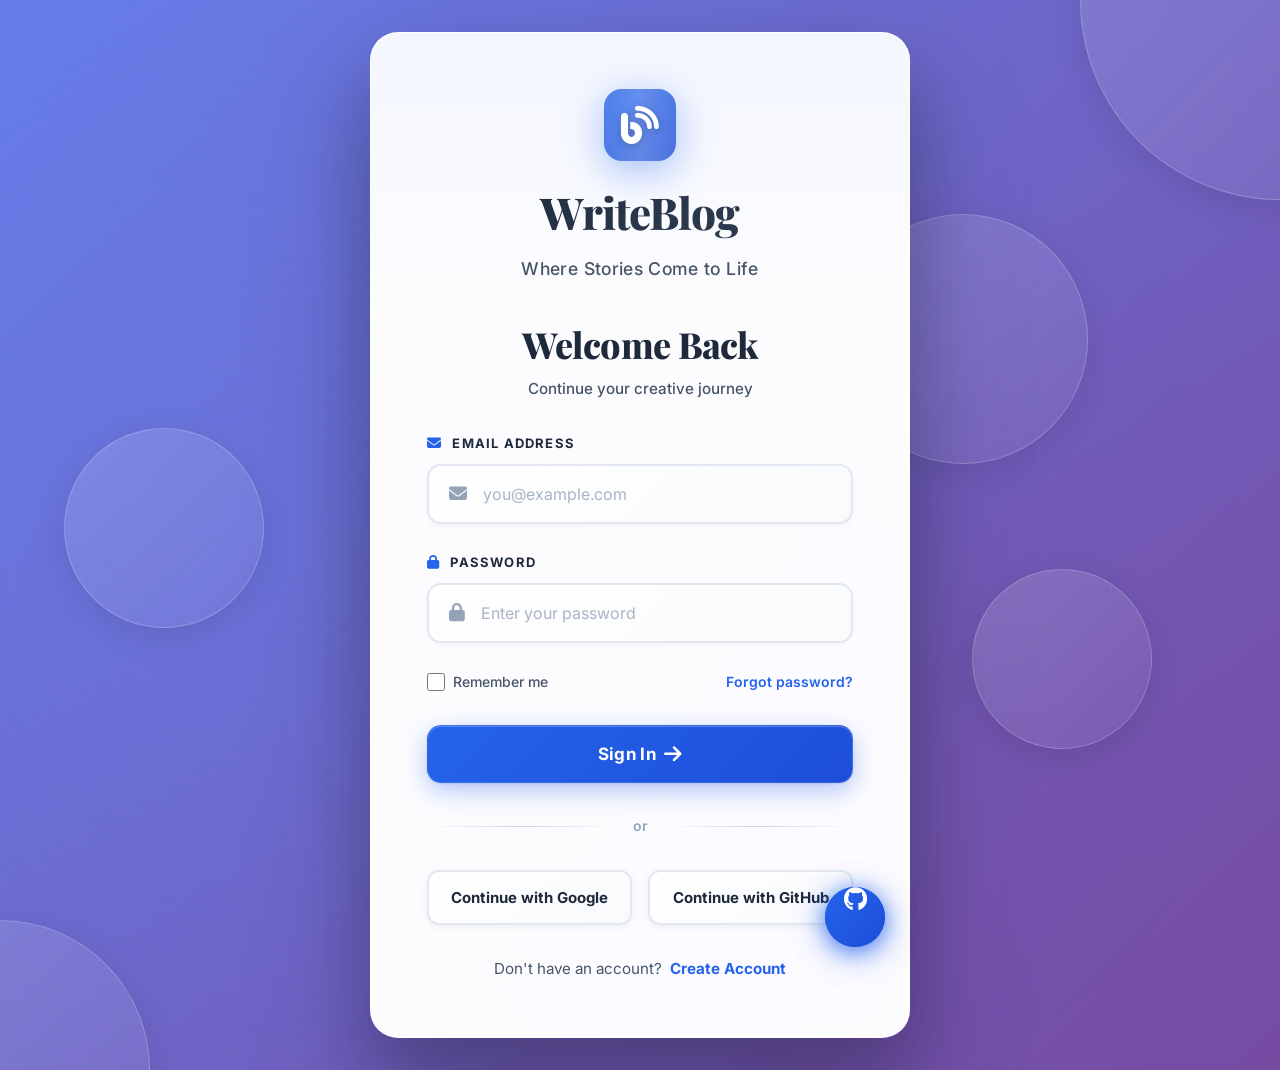
==== commit fd812e01: "Fix script parse error and refresh cache bust" ====
--- a/index.html
+++ b/index.html
@@ -570,6 +570,6 @@
         </nav>
     </div>
 
-    <script src="script.js?v=17"></script>
+    <script src="script.js?v=18"></script>
 </body>
 </html>
